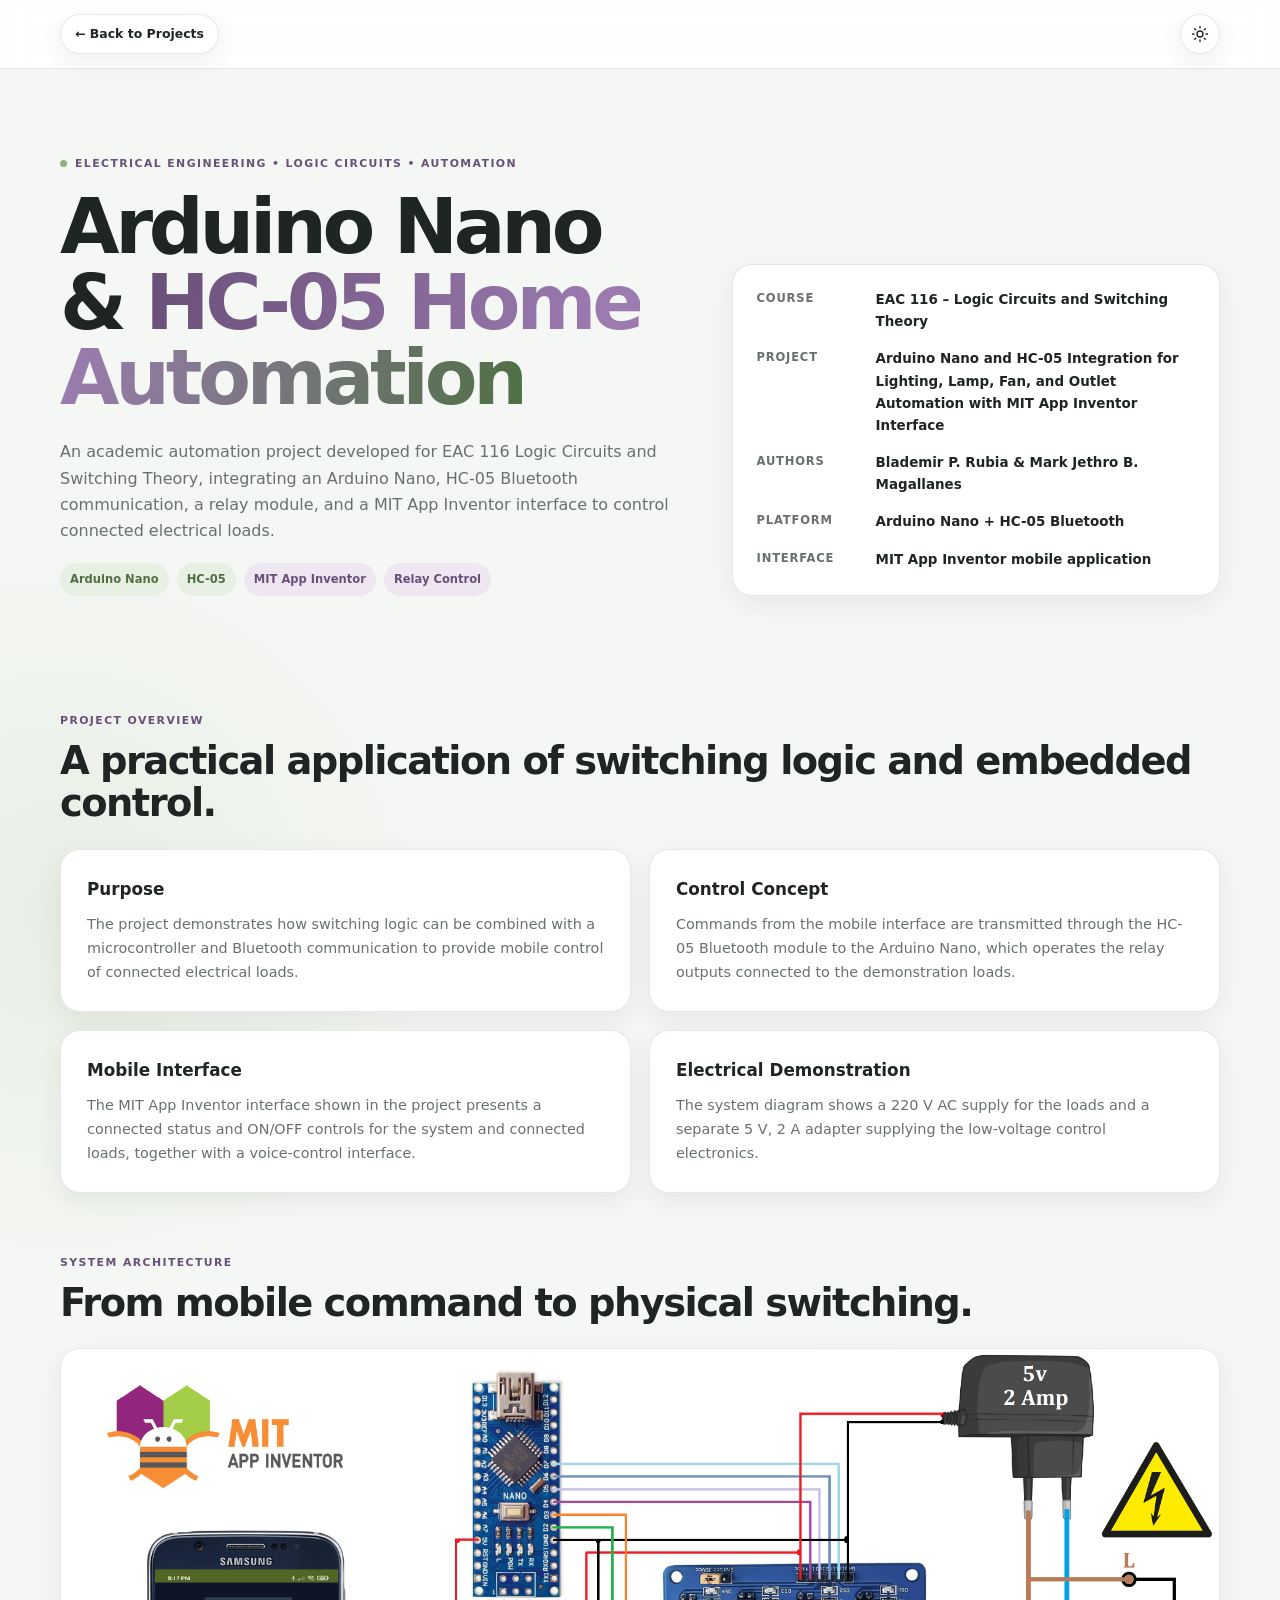
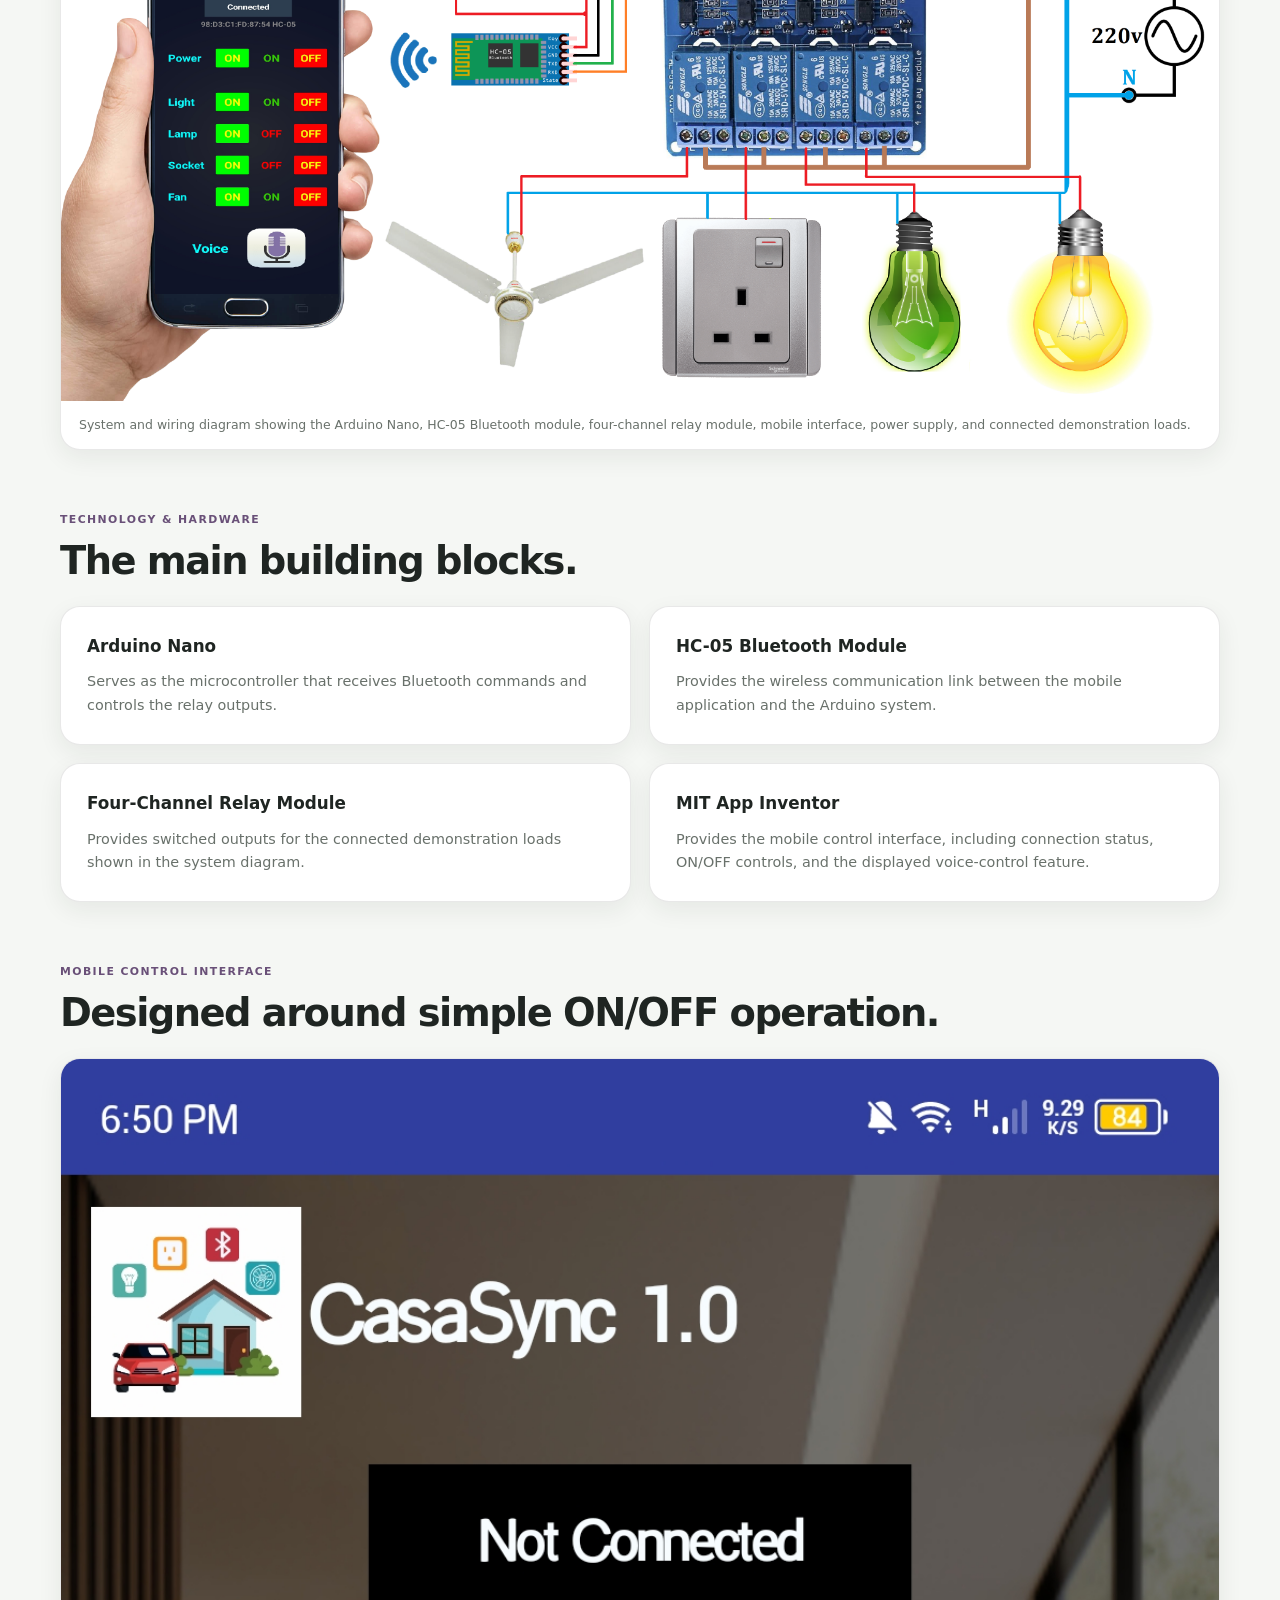
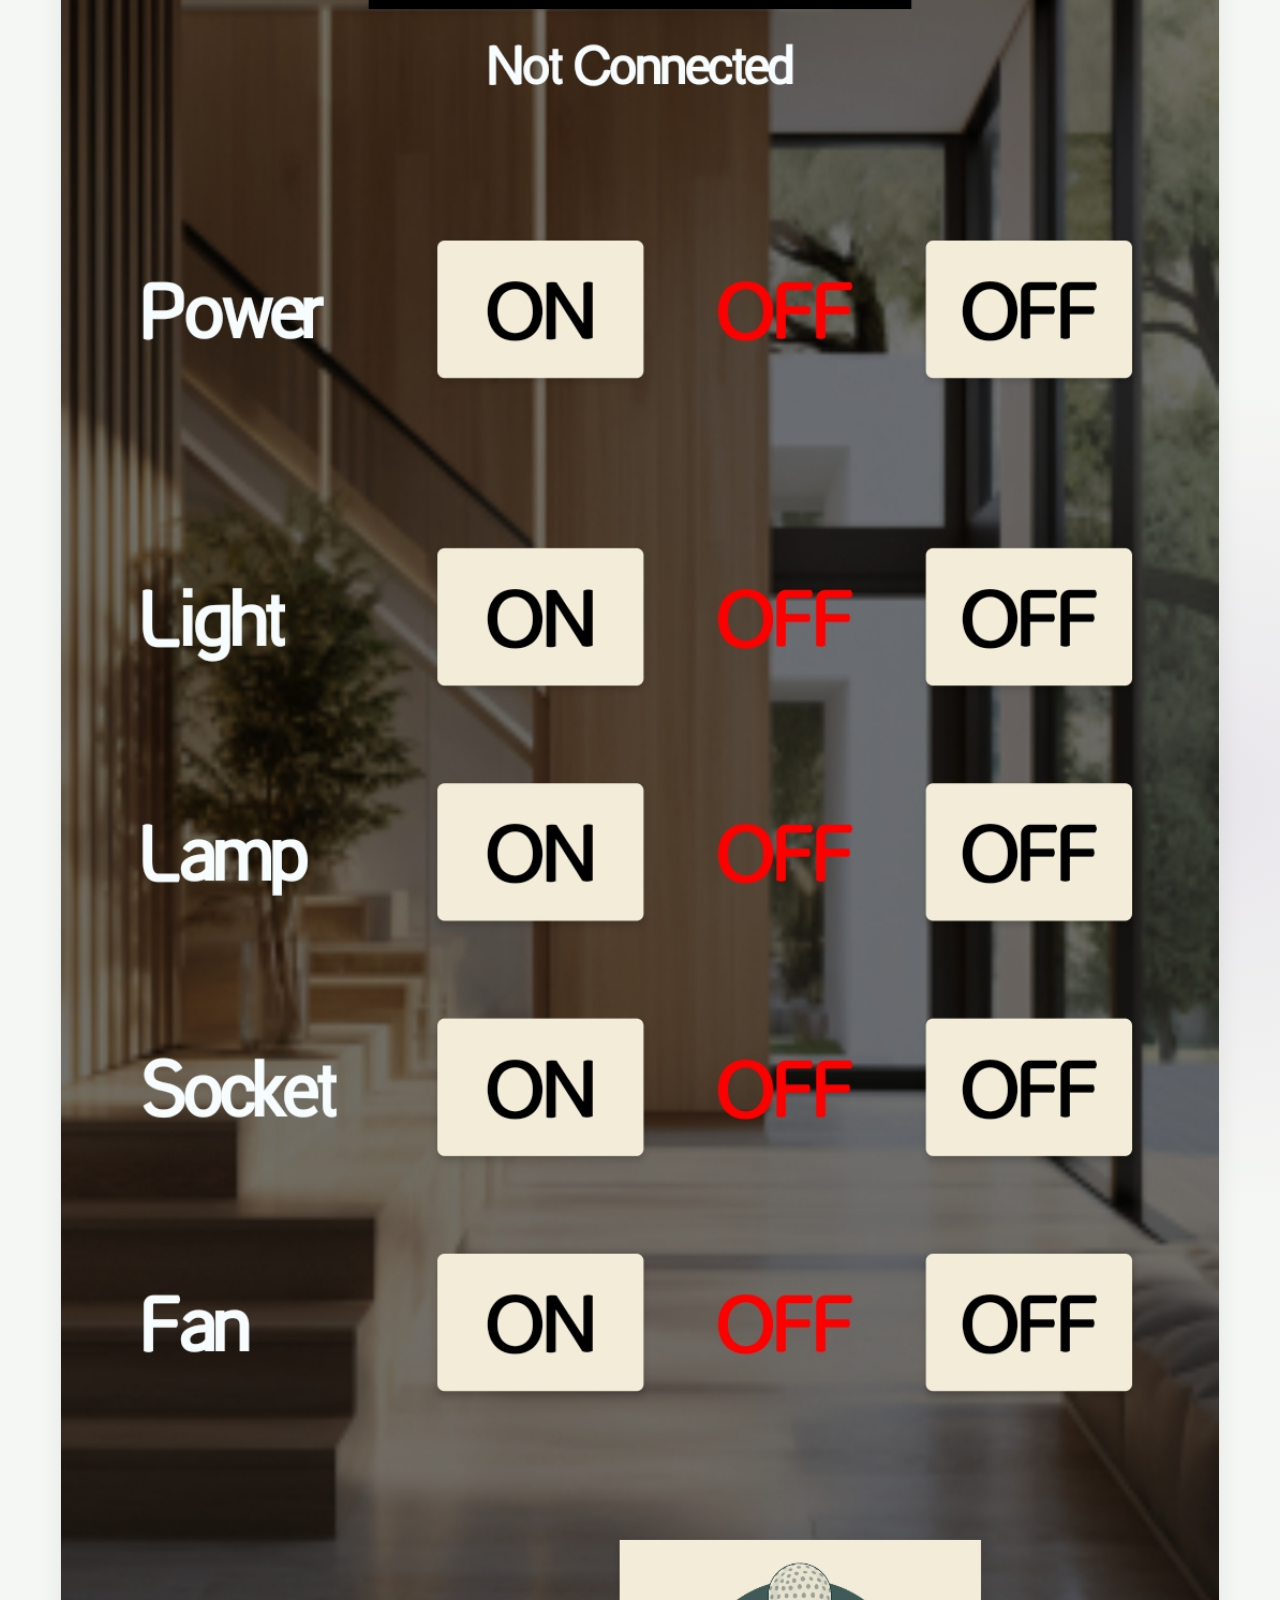
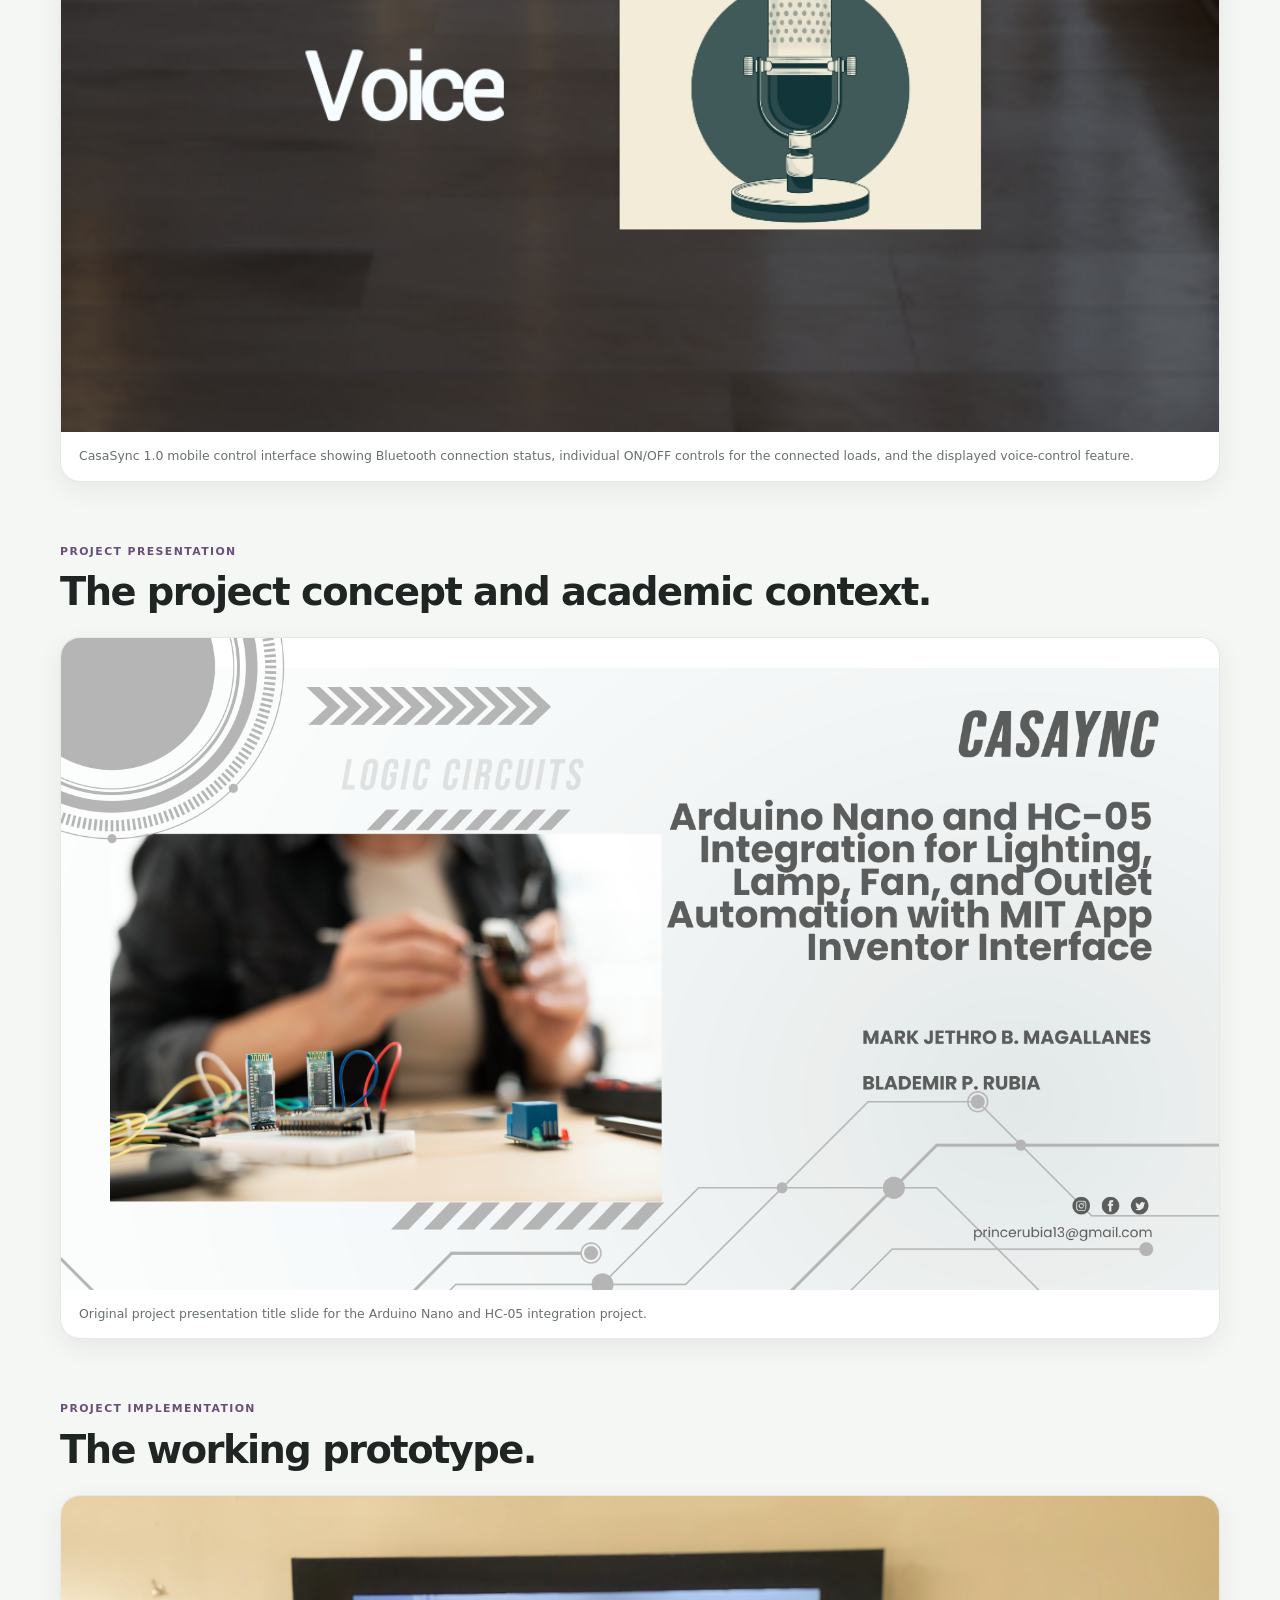
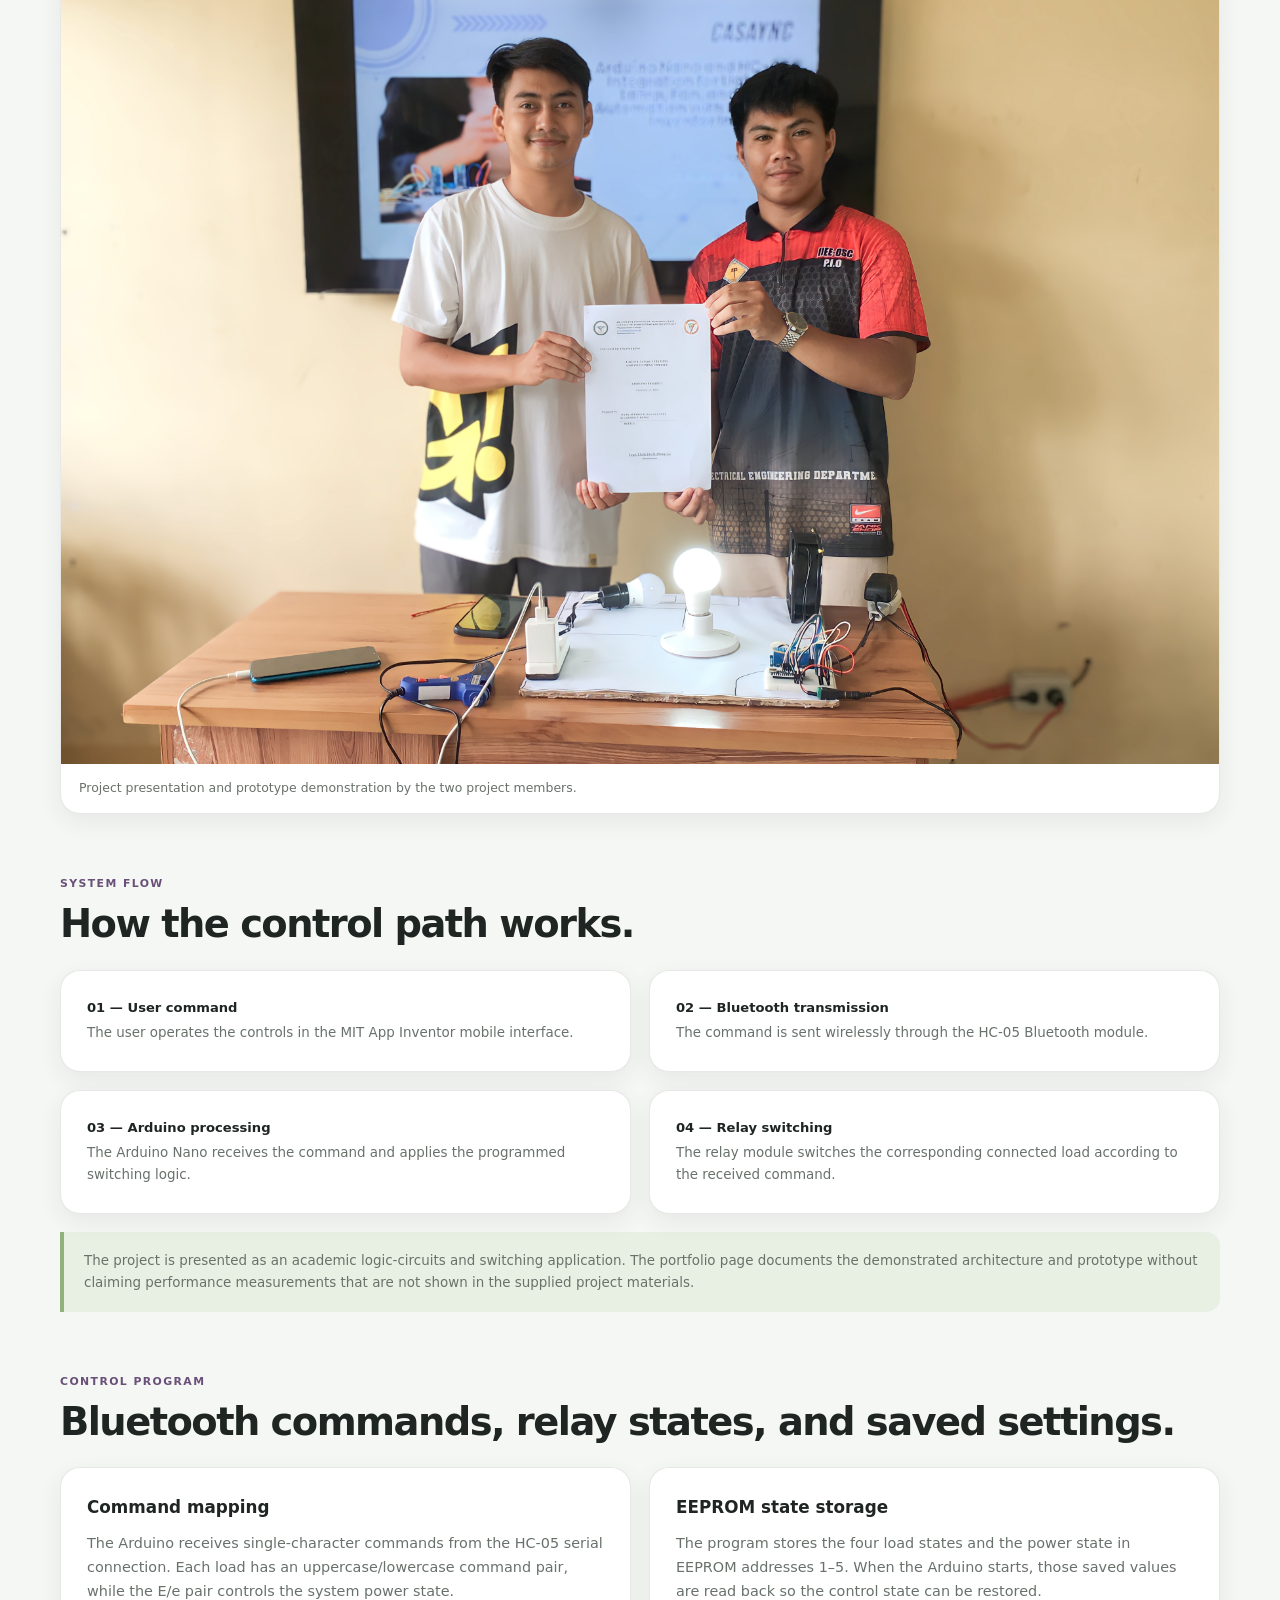
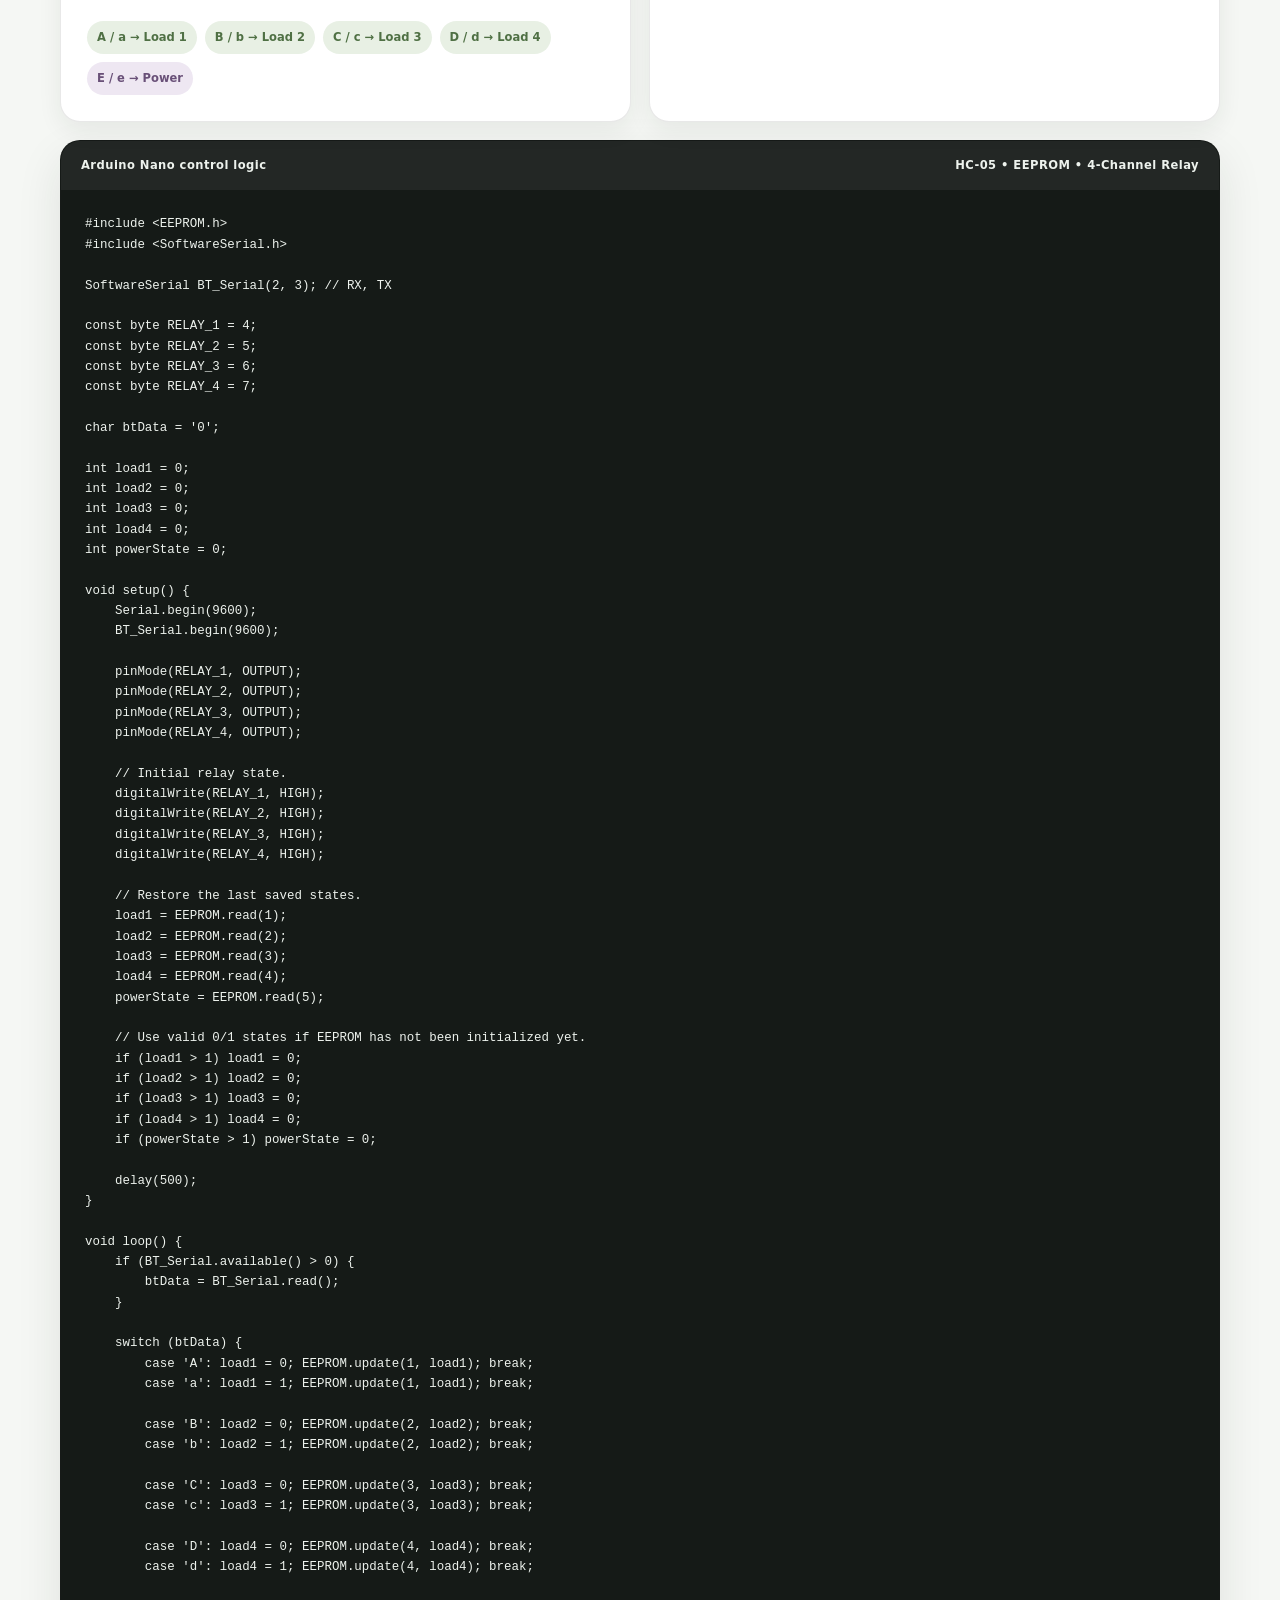
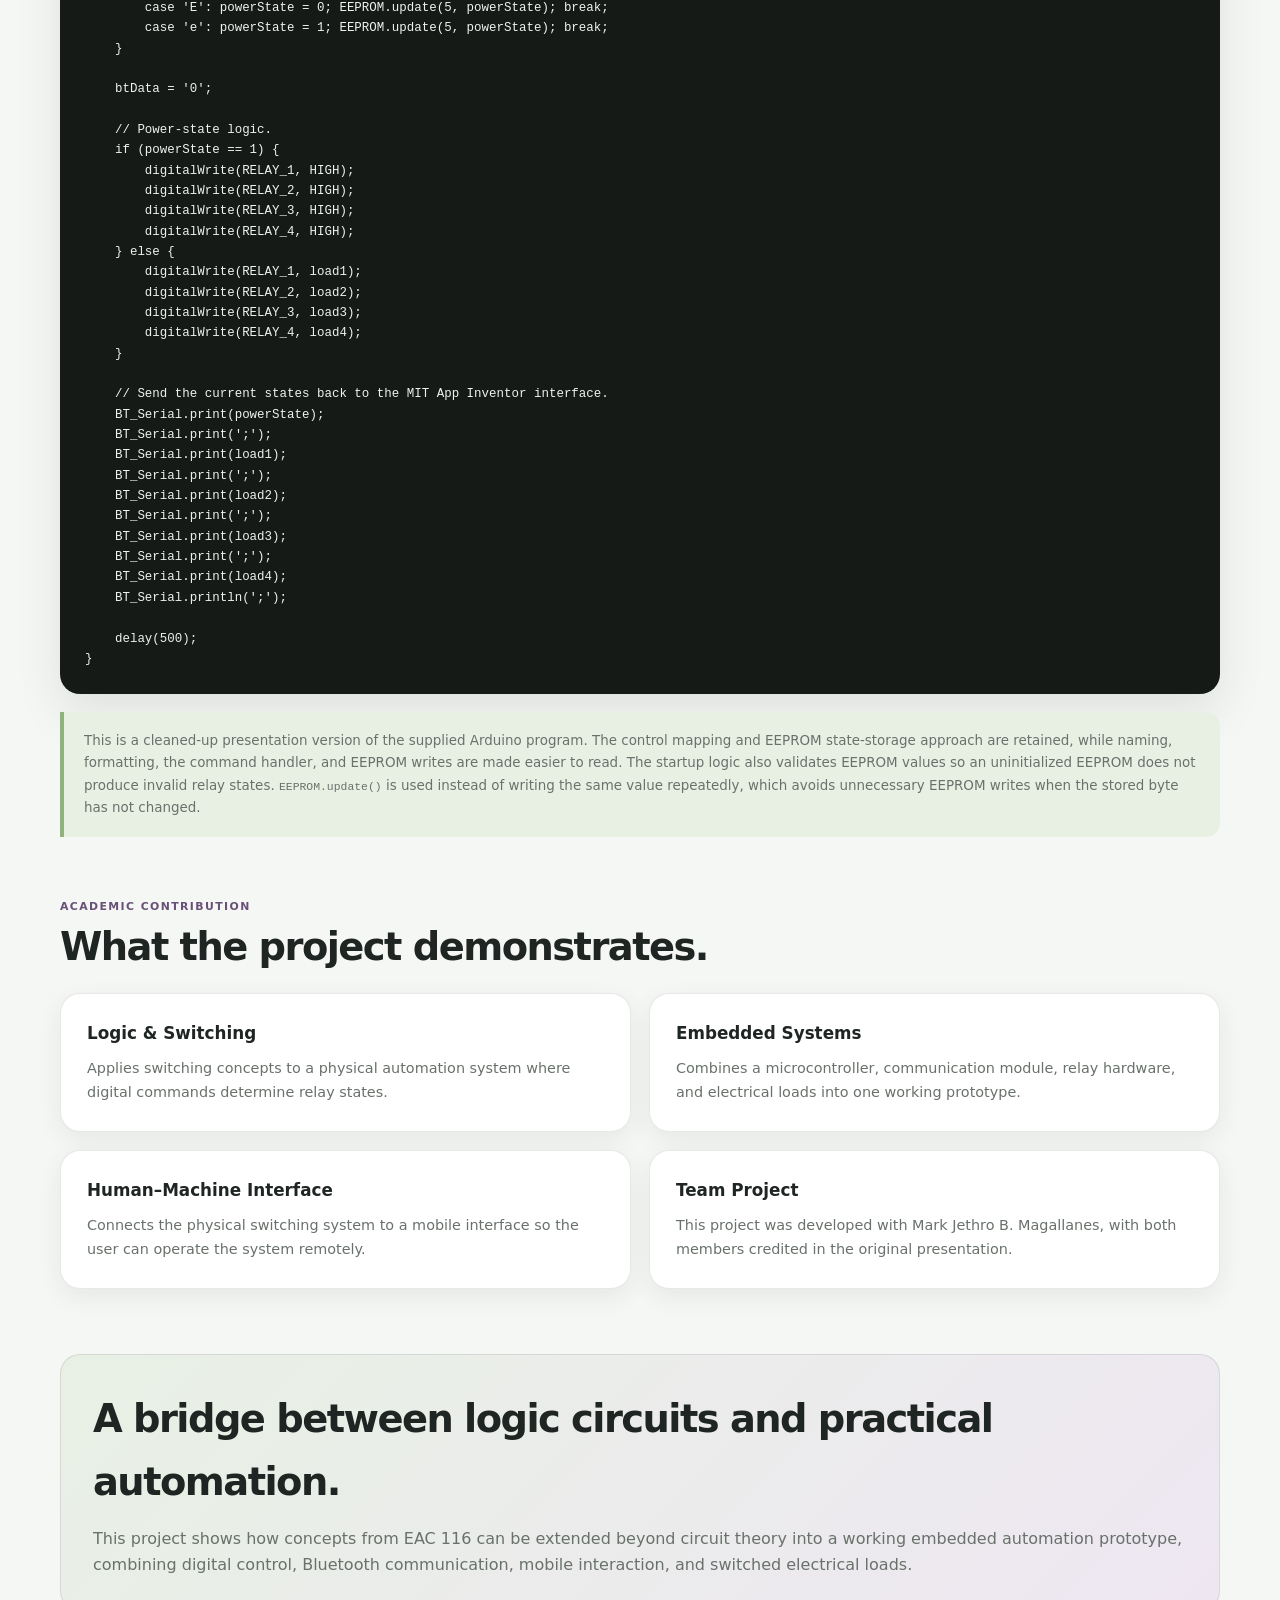
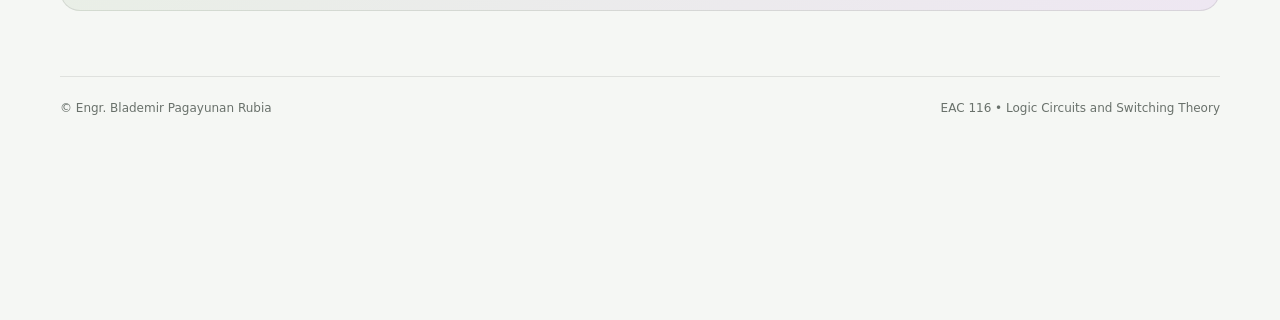
==== projects/logic-circuits-automation.html @ 8a2692e5 "Improve logic project image loading and EEPROM safety" ====
<!DOCTYPE html>
<html lang="en">
<head>
    <meta charset="UTF-8">
    <meta name="viewport" content="width=device-width, initial-scale=1.0">
    <meta name="description" content="Arduino Nano and HC-05 home automation project by Blademir P. Rubia and Mark Jethro B. Magallanes for EAC 116 Logic Circuits and Switching Theory.">
    <meta name="author" content="Blademir P. Rubia and Mark Jethro B. Magallanes">
    <meta name="theme-color" content="#90b27c">
    <link rel="icon" href="/images/favicon.svg" type="image/svg+xml">
    <title>Arduino Nano & HC-05 Home Automation | Engr. Blademir Pagayunan Rubia</title>

    <script>
        try {
            if (localStorage.getItem("blademirPortfolioTheme") === "dark") {
                document.documentElement.setAttribute("data-theme", "dark");
            }
        } catch (error) {}
    </script>

    <style>
        :root {
            --ink:#1f2522; --muted:#69716b; --white:#fff; --surface:#f5f7f4;
            --border:rgba(31,37,34,.10); --green:#90b27c; --green-dark:#4f7044;
            --green-pale:#e8f0e4; --purple:#9d7cb2; --purple-dark:#695078;
            --purple-pale:#eee7f2; --shadow-sm:0 8px 24px rgba(31,37,34,.07);
            --shadow-md:0 18px 45px rgba(31,37,34,.10); --radius:20px;
        }
        :is(body.dark-mode,html[data-theme="dark"]) {
            --ink:#edf2ed; --muted:#b6c0b8; --white:#18201b; --surface:#111713;
            --border:rgba(237,242,237,.12); --green-pale:#1c2a1c; --purple-pale:#28202e;
        }
        *{box-sizing:border-box}
        html{scroll-behavior:smooth}
        body{margin:0;color:var(--ink);background:
            radial-gradient(circle at 5% 8%,rgba(144,178,124,.13),transparent 24rem),
            radial-gradient(circle at 95% 35%,rgba(157,124,178,.14),transparent 26rem),var(--surface);
            font-family:Inter,ui-sans-serif,system-ui,-apple-system,BlinkMacSystemFont,"Segoe UI",sans-serif;line-height:1.65}
        a{color:inherit}
        .topbar{position:sticky;top:0;z-index:10;border-bottom:1px solid var(--border);
            background:color-mix(in srgb,var(--white) 88%,transparent);backdrop-filter:blur(14px)}
        .topbar-inner{width:min(1160px,92%);min-height:68px;margin:auto;display:flex;align-items:center;justify-content:space-between;gap:20px}
        .back-link,.theme-toggle{border:1px solid var(--border);border-radius:999px;background:var(--white);box-shadow:var(--shadow-sm);font-size:.78rem;font-weight:800}
        .back-link{padding:9px 14px;text-decoration:none}.back-link:hover{color:var(--purple-dark)}
        .theme-toggle{width:40px;height:40px;display:grid;place-items:center;padding:0;color:var(--ink);cursor:pointer}
        .theme-toggle svg{width:18px;height:18px;fill:none;stroke:currentColor;stroke-width:1.8;stroke-linecap:round;stroke-linejoin:round}
        main{width:min(1160px,92%);margin:auto;padding:80px 0 100px}
        .hero{display:grid;grid-template-columns:1.12fr .88fr;gap:50px;align-items:end;padding-bottom:55px}
        .eyebrow,.section-label{color:var(--purple-dark);font-size:.68rem;font-weight:850;letter-spacing:.13em;text-transform:uppercase}
        .eyebrow{display:inline-flex;align-items:center;gap:8px}.eyebrow-dot{width:7px;height:7px;border-radius:50%;background:var(--green)}
        h1,h2,h3,p{margin:0}
        h1{max-width:850px;margin-top:14px;font-size:clamp(2.7rem,6vw,5.2rem);line-height:.98;letter-spacing:-.055em}
        .title-accent{background:linear-gradient(100deg,var(--purple-dark),var(--purple),var(--green-dark));-webkit-background-clip:text;background-clip:text;color:transparent}
        .intro{max-width:750px;margin-top:24px;color:var(--muted);font-size:1rem}
        .project-meta{padding:24px;border:1px solid var(--border);border-radius:var(--radius);background:var(--white);box-shadow:var(--shadow-sm)}
        .project-meta dl{margin:0;display:grid;gap:15px}.project-meta div{display:grid;grid-template-columns:105px 1fr;gap:14px}
        .project-meta dt{color:var(--muted);font-size:.72rem;font-weight:800;text-transform:uppercase;letter-spacing:.07em}
        .project-meta dd{margin:0;font-size:.84rem;font-weight:700}
        .section{margin-top:55px;scroll-margin-top:92px}.section-heading{margin-bottom:24px}
        .section-heading h2{margin-top:8px;font-size:clamp(1.8rem,3vw,2.6rem);line-height:1.1;letter-spacing:-.04em}
        .overview-grid,.tech-grid,.workflow-grid{display:grid;grid-template-columns:repeat(2,minmax(0,1fr));gap:18px}
        .info-card,.tech-card,.workflow-card,.contribution-card{padding:26px;border:1px solid var(--border);border-radius:var(--radius);background:var(--white);box-shadow:var(--shadow-sm)}
        .info-card h3,.tech-card h3,.workflow-card h3,.contribution-card h3{font-size:1.05rem;margin-bottom:10px}
        .info-card p,.tech-card p,.workflow-card p,.contribution-card p{color:var(--muted);font-size:.9rem}
        .hero-image,.figure-card{border:1px solid var(--border);border-radius:var(--radius);overflow:hidden;background:var(--white);box-shadow:var(--shadow-sm)}
        .hero-image img,.figure-card img{display:block;width:100%;height:auto}
        figure{margin:0}.figure-caption{padding:14px 18px;color:var(--muted);font-size:.78rem}
        .gallery{display:grid;grid-template-columns:repeat(2,minmax(0,1fr));gap:18px}
        .gallery .wide{grid-column:1/-1}
        .tag-row{display:flex;flex-wrap:wrap;gap:8px;margin-top:18px}
        .tag{padding:7px 10px;border-radius:999px;background:var(--green-pale);color:var(--green-dark);font-size:.72rem;font-weight:800}
        .tag.purple{background:var(--purple-pale);color:var(--purple-dark)}
        .workflow-card strong{display:block;font-size:.82rem;margin-bottom:4px}
        .workflow-card span{display:block;color:var(--muted);font-size:.84rem}
        .note{margin-top:18px;padding:18px 20px;border-left:4px solid var(--green);border-radius:0 14px 14px 0;background:var(--green-pale);color:var(--muted);font-size:.84rem}
        .closing{margin-top:65px;padding:32px;border:1px solid var(--border);border-radius:var(--radius);background:linear-gradient(135deg,var(--green-pale),var(--purple-pale));}
        .closing h2{font-size:clamp(1.7rem,3vw,2.5rem);letter-spacing:-.04em}.closing p{max-width:none;margin-top:12px;color:var(--muted)}
        footer{margin-top:65px;padding-top:22px;border-top:1px solid var(--border);display:flex;justify-content:space-between;gap:20px;color:var(--muted);font-size:.75rem}
        @media(max-width:800px){.hero{grid-template-columns:1fr;gap:28px}.overview-grid,.tech-grid,.workflow-grid,.gallery{grid-template-columns:1fr}.gallery .wide{grid-column:auto}main{padding-top:55px}}
        @media(max-width:520px){.topbar-inner{min-height:60px}.back-link{font-size:.72rem}main{width:min(100% - 28px,1160px);padding-bottom:65px}.hero{padding-bottom:35px}.project-meta div{grid-template-columns:90px 1fr;gap:10px}.info-card,.tech-card,.workflow-card,.contribution-card{padding:21px}footer{flex-direction:column}}
            .code-card{margin-top:18px;border:1px solid var(--border);border-radius:var(--radius);overflow:hidden;background:#151a17;box-shadow:var(--shadow-md)}
        .code-header{display:flex;justify-content:space-between;gap:15px;padding:15px 20px;background:rgba(255,255,255,.06);color:#edf2ed;font-size:.72rem;font-weight:800;letter-spacing:.04em}
        pre{margin:0;padding:24px;overflow:auto;line-height:1.55}pre code{font-family:"SFMono-Regular",Consolas,"Liberation Mono",monospace;font-size:.78rem;color:#edf2ed;white-space:pre}
        .info-card code,.note code{font-family:"SFMono-Regular",Consolas,monospace;font-size:.85em}
        @media(max-width:520px){.code-header{flex-direction:column}.code-card pre{padding:17px}.code-card pre code{font-size:.68rem}}
    </style>
</head>

<body>
<header class="topbar">
    <div class="topbar-inner">
        <a class="back-link" href="../index.html#projects">← Back to Projects</a>
        <button class="theme-toggle" id="themeToggle" type="button" aria-label="Toggle dark mode"></button>
    </div>
</header>

<main>
    <section class="hero">
        <div>
            <span class="eyebrow"><span class="eyebrow-dot"></span>Electrical Engineering • Logic Circuits • Automation</span>
            <h1>Arduino Nano &amp; <span class="title-accent">HC-05 Home Automation</span></h1>
            <p class="intro">
                An academic automation project developed for EAC 116 Logic Circuits and Switching Theory,
                integrating an Arduino Nano, HC-05 Bluetooth communication, a relay module, and a MIT App Inventor
                interface to control connected electrical loads.
            </p>
            <div class="tag-row">
                <span class="tag">Arduino Nano</span>
                <span class="tag">HC-05</span>
                <span class="tag purple">MIT App Inventor</span>
                <span class="tag purple">Relay Control</span>
            </div>
        </div>

        <aside class="project-meta">
            <dl>
                <div><dt>Course</dt><dd>EAC 116 – Logic Circuits and Switching Theory</dd></div>
                <div><dt>Project</dt><dd>Arduino Nano and HC-05 Integration for Lighting, Lamp, Fan, and Outlet Automation with MIT App Inventor Interface</dd></div>
                <div><dt>Authors</dt><dd>Blademir P. Rubia &amp; Mark Jethro B. Magallanes</dd></div>
                <div><dt>Platform</dt><dd>Arduino Nano + HC-05 Bluetooth</dd></div>
                <div><dt>Interface</dt><dd>MIT App Inventor mobile application</dd></div>
            </dl>
        </aside>
    </section>

    <section class="section">
        <div class="section-heading">
            <span class="section-label">PROJECT OVERVIEW</span>
            <h2>A practical application of switching logic and embedded control.</h2>
        </div>
        <div class="overview-grid">
            <article class="info-card">
                <h3>Purpose</h3>
                <p>
                    The project demonstrates how switching logic can be combined with a microcontroller and
                    Bluetooth communication to provide mobile control of connected electrical loads.
                </p>
            </article>
            <article class="info-card">
                <h3>Control Concept</h3>
                <p>
                    Commands from the mobile interface are transmitted through the HC-05 Bluetooth module to the
                    Arduino Nano, which operates the relay outputs connected to the demonstration loads.
                </p>
            </article>
            <article class="info-card">
                <h3>Mobile Interface</h3>
                <p>
                    The MIT App Inventor interface shown in the project presents a connected status and
                    ON/OFF controls for the system and connected loads, together with a voice-control interface.
                </p>
            </article>
            <article class="info-card">
                <h3>Electrical Demonstration</h3>
                <p>
                    The system diagram shows a 220 V AC supply for the loads and a separate 5 V, 2 A adapter
                    supplying the low-voltage control electronics.
                </p>
            </article>
        </div>
    </section>

    <section class="section">
        <div class="section-heading">
            <span class="section-label">SYSTEM ARCHITECTURE</span>
            <h2>From mobile command to physical switching.</h2>
        </div>
        <figure class="figure-card">
            <img src="/images/projects/logic-circuits/logic-circuits-system-diagram.jpg"
                 loading="lazy"
                 decoding="async"
                 alt="System diagram showing a mobile MIT App Inventor interface, HC-05 Bluetooth module, Arduino Nano, four-channel relay module, 5 V power supply, and connected electrical loads." decoding="async">
            <figcaption class="figure-caption">
                System and wiring diagram showing the Arduino Nano, HC-05 Bluetooth module, four-channel relay module,
                mobile interface, power supply, and connected demonstration loads.
            </figcaption>
        </figure>
    </section>

    <section class="section">
        <div class="section-heading">
            <span class="section-label">TECHNOLOGY &amp; HARDWARE</span>
            <h2>The main building blocks.</h2>
        </div>
        <div class="tech-grid">
            <article class="tech-card">
                <h3>Arduino Nano</h3>
                <p>Serves as the microcontroller that receives Bluetooth commands and controls the relay outputs.</p>
            </article>
            <article class="tech-card">
                <h3>HC-05 Bluetooth Module</h3>
                <p>Provides the wireless communication link between the mobile application and the Arduino system.</p>
            </article>
            <article class="tech-card">
                <h3>Four-Channel Relay Module</h3>
                <p>Provides switched outputs for the connected demonstration loads shown in the system diagram.</p>
            </article>
            <article class="tech-card">
                <h3>MIT App Inventor</h3>
                <p>Provides the mobile control interface, including connection status, ON/OFF controls, and the displayed voice-control feature.</p>
            </article>
        </div>
    </section>

    <section class="section">
        <div class="section-heading">
            <span class="section-label">MOBILE CONTROL INTERFACE</span>
            <h2>Designed around simple ON/OFF operation.</h2>
        </div>
        <figure class="figure-card">
            <img src="/images/projects/logic-circuits/logic-circuits-mobile-interface.jpg"
                 loading="lazy"
                 decoding="async"
                 alt="CasaSync 1.0 MIT App Inventor mobile interface showing Bluetooth connection status, ON and OFF controls for power, light, lamp, socket, and fan, plus a voice-control button." decoding="async">
            <figcaption class="figure-caption">
                CasaSync 1.0 mobile control interface showing Bluetooth connection status, individual ON/OFF
                controls for the connected loads, and the displayed voice-control feature.
            </figcaption>
        </figure>
    </section>

    <section class="section">
        <div class="section-heading">
            <span class="section-label">PROJECT PRESENTATION</span>
            <h2>The project concept and academic context.</h2>
        </div>
        <figure class="figure-card">
            <img src="/images/projects/logic-circuits/logic-circuits-title-slide.jpg"
                 loading="lazy"
                 decoding="async"
                 alt="Project presentation title slide for the Arduino Nano and HC-05 integration project." decoding="async">
            <figcaption class="figure-caption">
                Original project presentation title slide for the Arduino Nano and HC-05 integration project.
            </figcaption>
        </figure>
    </section>

    <section class="section">
        <div class="section-heading">
            <span class="section-label">PROJECT IMPLEMENTATION</span>
            <h2>The working prototype.</h2>
        </div>
        <figure class="figure-card">
            <img src="/images/projects/logic-circuits/logic-circuits-project-photo.jpg"
                 loading="lazy"
                 decoding="async"
                 alt="Two student project members presenting the completed electrical automation prototype with lighting loads and control electronics." decoding="async">
            <figcaption class="figure-caption">
                Project presentation and prototype demonstration by the two project members.
            </figcaption>
        </figure>
    </section>

    <section class="section">
        <div class="section-heading">
            <span class="section-label">SYSTEM FLOW</span>
            <h2>How the control path works.</h2>
        </div>
        <div class="workflow-grid">
            <article class="workflow-card"><strong>01 — User command</strong><span>The user operates the controls in the MIT App Inventor mobile interface.</span></article>
            <article class="workflow-card"><strong>02 — Bluetooth transmission</strong><span>The command is sent wirelessly through the HC-05 Bluetooth module.</span></article>
            <article class="workflow-card"><strong>03 — Arduino processing</strong><span>The Arduino Nano receives the command and applies the programmed switching logic.</span></article>
            <article class="workflow-card"><strong>04 — Relay switching</strong><span>The relay module switches the corresponding connected load according to the received command.</span></article>
        </div>
        <div class="note">
            The project is presented as an academic logic-circuits and switching application. The portfolio page
            documents the demonstrated architecture and prototype without claiming performance measurements that
            are not shown in the supplied project materials.
        </div>
    </section>

    <section class="section">
        <div class="section-heading">
            <span class="section-label">CONTROL PROGRAM</span>
            <h2>Bluetooth commands, relay states, and saved settings.</h2>
        </div>

        <div class="overview-grid">
            <article class="info-card">
                <h3>Command mapping</h3>
                <p>
                    The Arduino receives single-character commands from the HC-05 serial connection.
                    Each load has an uppercase/lowercase command pair, while the E/e pair controls the
                    system power state.
                </p>
                <div class="tag-row">
                    <span class="tag">A / a → Load 1</span>
                    <span class="tag">B / b → Load 2</span>
                    <span class="tag">C / c → Load 3</span>
                    <span class="tag">D / d → Load 4</span>
                    <span class="tag purple">E / e → Power</span>
                </div>
            </article>

            <article class="info-card">
                <h3>EEPROM state storage</h3>
                <p>
                    The program stores the four load states and the power state in EEPROM addresses 1–5.
                    When the Arduino starts, those saved values are read back so the control state can be
                    restored.
                </p>
            </article>
        </div>

        <div class="code-card">
            <div class="code-header">
                <span>Arduino Nano control logic</span>
                <span>HC-05 • EEPROM • 4-Channel Relay</span>
            </div>
            <pre><code>#include &lt;EEPROM.h&gt;
#include &lt;SoftwareSerial.h&gt;

SoftwareSerial BT_Serial(2, 3); // RX, TX

const byte RELAY_1 = 4;
const byte RELAY_2 = 5;
const byte RELAY_3 = 6;
const byte RELAY_4 = 7;

char btData = '0';

int load1 = 0;
int load2 = 0;
int load3 = 0;
int load4 = 0;
int powerState = 0;

void setup() {
    Serial.begin(9600);
    BT_Serial.begin(9600);

    pinMode(RELAY_1, OUTPUT);
    pinMode(RELAY_2, OUTPUT);
    pinMode(RELAY_3, OUTPUT);
    pinMode(RELAY_4, OUTPUT);

    // Initial relay state.
    digitalWrite(RELAY_1, HIGH);
    digitalWrite(RELAY_2, HIGH);
    digitalWrite(RELAY_3, HIGH);
    digitalWrite(RELAY_4, HIGH);

    // Restore the last saved states.
    load1 = EEPROM.read(1);
    load2 = EEPROM.read(2);
    load3 = EEPROM.read(3);
    load4 = EEPROM.read(4);
    powerState = EEPROM.read(5);

    // Use valid 0/1 states if EEPROM has not been initialized yet.
    if (load1 > 1) load1 = 0;
    if (load2 > 1) load2 = 0;
    if (load3 > 1) load3 = 0;
    if (load4 > 1) load4 = 0;
    if (powerState > 1) powerState = 0;

    delay(500);
}

void loop() {
    if (BT_Serial.available() &gt; 0) {
        btData = BT_Serial.read();
    }

    switch (btData) {
        case 'A': load1 = 0; EEPROM.update(1, load1); break;
        case 'a': load1 = 1; EEPROM.update(1, load1); break;

        case 'B': load2 = 0; EEPROM.update(2, load2); break;
        case 'b': load2 = 1; EEPROM.update(2, load2); break;

        case 'C': load3 = 0; EEPROM.update(3, load3); break;
        case 'c': load3 = 1; EEPROM.update(3, load3); break;

        case 'D': load4 = 0; EEPROM.update(4, load4); break;
        case 'd': load4 = 1; EEPROM.update(4, load4); break;

        case 'E': powerState = 0; EEPROM.update(5, powerState); break;
        case 'e': powerState = 1; EEPROM.update(5, powerState); break;
    }

    btData = '0';

    // Power-state logic.
    if (powerState == 1) {
        digitalWrite(RELAY_1, HIGH);
        digitalWrite(RELAY_2, HIGH);
        digitalWrite(RELAY_3, HIGH);
        digitalWrite(RELAY_4, HIGH);
    } else {
        digitalWrite(RELAY_1, load1);
        digitalWrite(RELAY_2, load2);
        digitalWrite(RELAY_3, load3);
        digitalWrite(RELAY_4, load4);
    }

    // Send the current states back to the MIT App Inventor interface.
    BT_Serial.print(powerState);
    BT_Serial.print(';');
    BT_Serial.print(load1);
    BT_Serial.print(';');
    BT_Serial.print(load2);
    BT_Serial.print(';');
    BT_Serial.print(load3);
    BT_Serial.print(';');
    BT_Serial.print(load4);
    BT_Serial.println(';');

    delay(500);
}</code></pre>
        </div>

        <div class="note">
            This is a cleaned-up presentation version of the supplied Arduino program. The control mapping and
            EEPROM state-storage approach are retained, while naming, formatting, the command handler, and EEPROM
            writes are made easier to read. The startup logic also validates EEPROM values so an uninitialized
            EEPROM does not produce invalid relay states. <code>EEPROM.update()</code> is used instead of writing
            the same value repeatedly, which avoids unnecessary EEPROM writes when the stored byte has not changed.
        </div>
    </section>

    <section class="section">
        <div class="section-heading">
            <span class="section-label">ACADEMIC CONTRIBUTION</span>
            <h2>What the project demonstrates.</h2>
        </div>
        <div class="overview-grid">
            <article class="contribution-card">
                <h3>Logic &amp; Switching</h3>
                <p>Applies switching concepts to a physical automation system where digital commands determine relay states.</p>
            </article>
            <article class="contribution-card">
                <h3>Embedded Systems</h3>
                <p>Combines a microcontroller, communication module, relay hardware, and electrical loads into one working prototype.</p>
            </article>
            <article class="contribution-card">
                <h3>Human–Machine Interface</h3>
                <p>Connects the physical switching system to a mobile interface so the user can operate the system remotely.</p>
            </article>
            <article class="contribution-card">
                <h3>Team Project</h3>
                <p>This project was developed with Mark Jethro B. Magallanes, with both members credited in the original presentation.</p>
            </article>
        </div>
    </section>

    <section class="closing">
        <h2>A bridge between logic circuits and practical automation.</h2>
        <p>
            This project shows how concepts from EAC 116 can be extended beyond circuit theory into a working
            embedded automation prototype, combining digital control, Bluetooth communication, mobile interaction,
            and switched electrical loads.
        </p>
    </section>

    <footer>
        <span>© Engr. Blademir Pagayunan Rubia</span>
        <span>EAC 116 • Logic Circuits and Switching Theory</span>
    </footer>
</main>

<script>
    const toggle = document.getElementById("themeToggle");

    function icon(dark) {
        return dark
            ? '<svg viewBox="0 0 24 24" aria-hidden="true"><path d="M20 15.5A8.5 8.5 0 0 1 8.5 4 8.5 8.5 0 1 0 20 15.5Z"></path></svg>'
            : '<svg viewBox="0 0 24 24" aria-hidden="true"><circle cx="12" cy="12" r="4"></circle><path d="M12 2v2M12 20v2M4.93 4.93l1.41 1.41M17.66 17.66l1.41 1.41M2 12h2M20 12h2M4.93 19.07l1.41-1.41M17.66 6.34l1.41-1.41"></path></svg>';
    }

    function setTheme(dark) {
        document.documentElement.setAttribute("data-theme", dark ? "dark" : "light");
        document.body.classList.toggle("dark-mode", dark);
        toggle.innerHTML = icon(dark);
        toggle.setAttribute("aria-label", dark ? "Switch to light mode" : "Switch to dark mode");
        try { localStorage.setItem("blademirPortfolioTheme", dark ? "dark" : "light"); } catch (error) {}
    }

    let dark = false;
    try { dark = localStorage.getItem("blademirPortfolioTheme") === "dark"; } catch (error) {}
    setTheme(dark);
    toggle.addEventListener("click", () => setTheme(!document.documentElement.hasAttribute("data-theme") || document.documentElement.getAttribute("data-theme") !== "dark"));
</script>
</body>
</html>
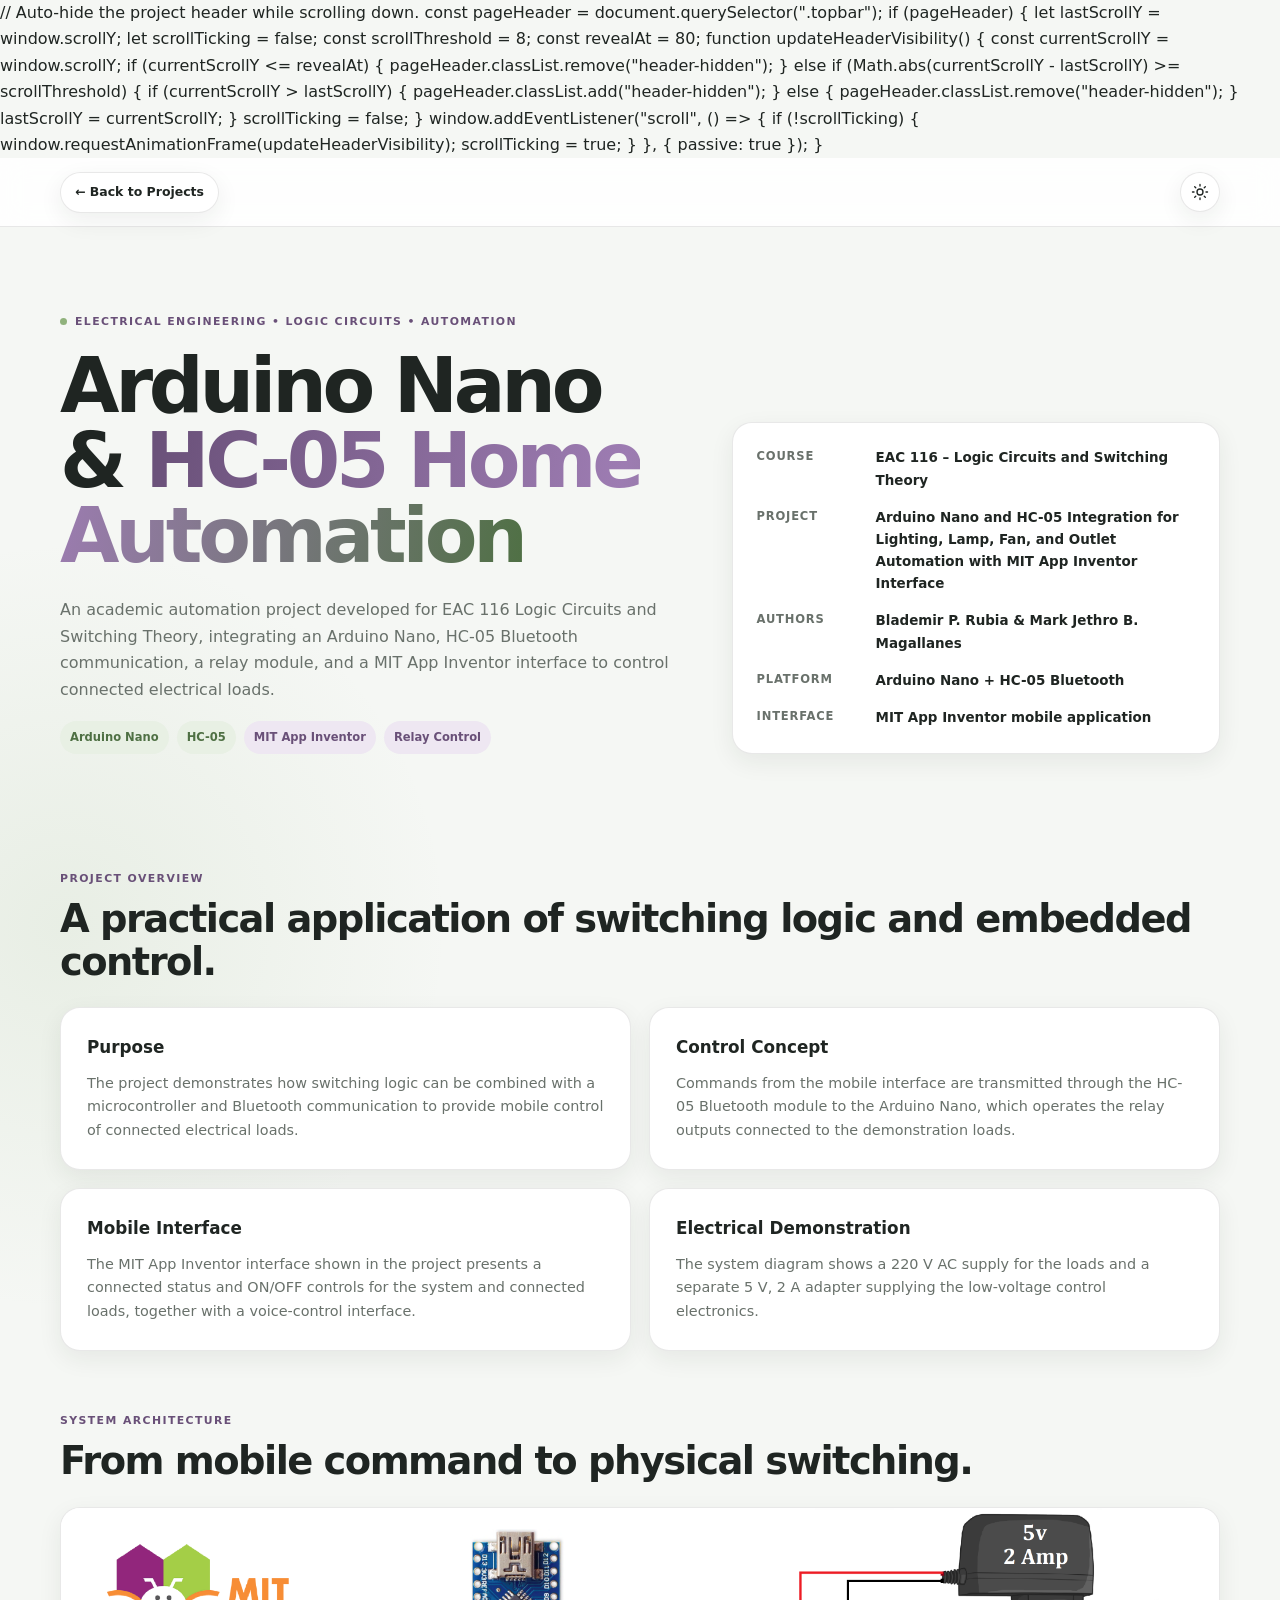
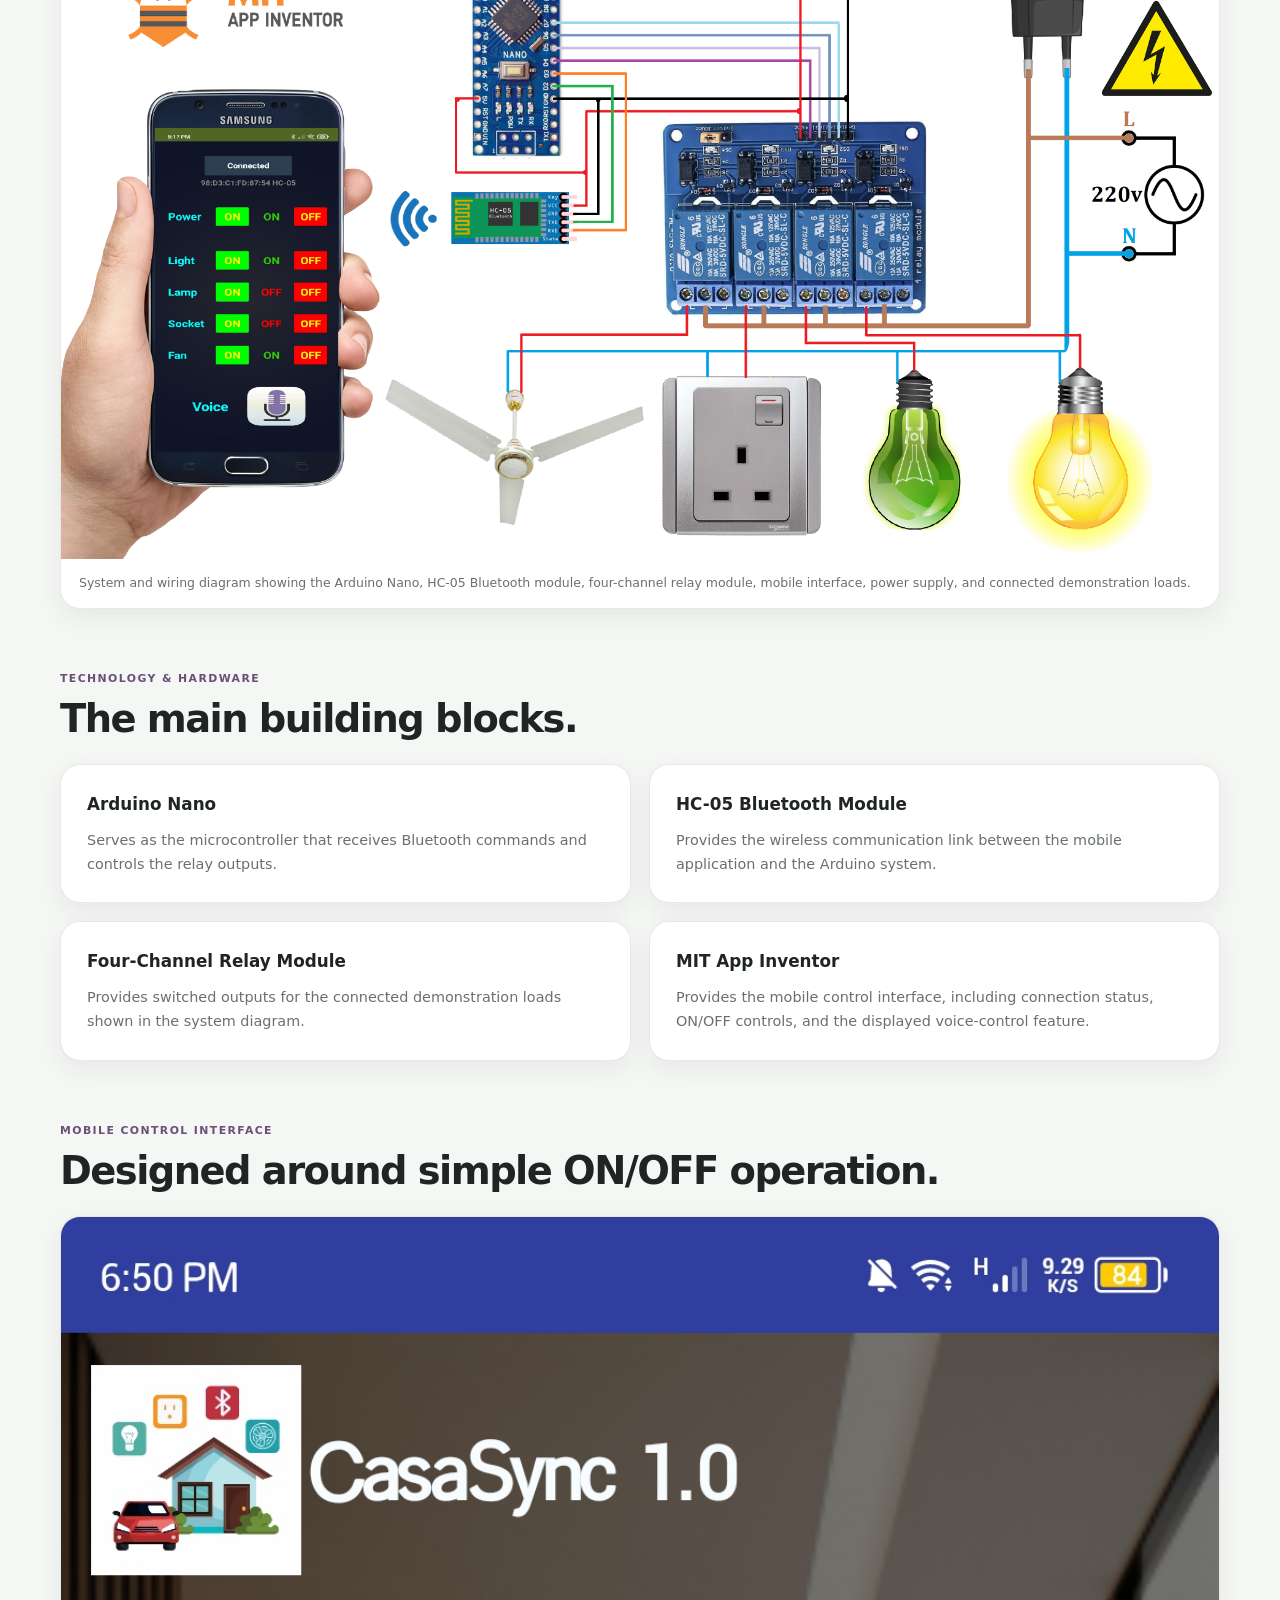
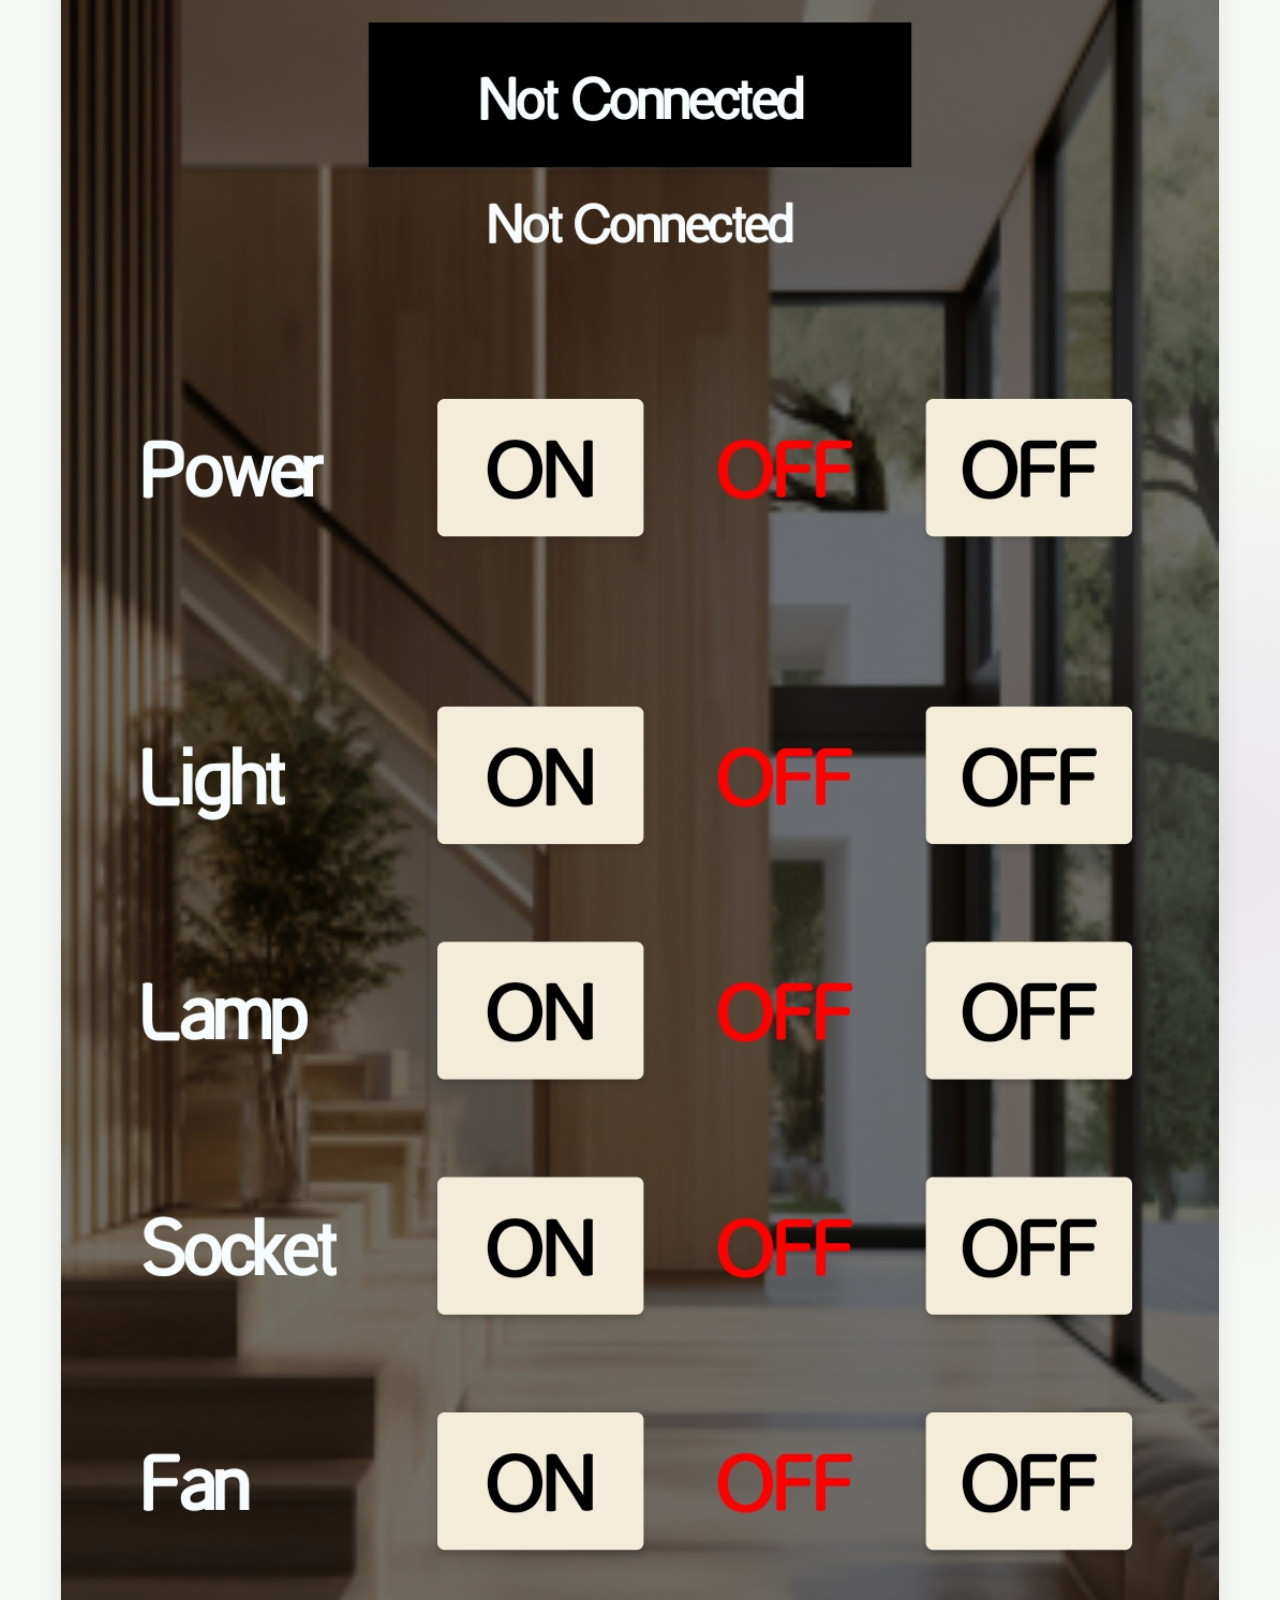
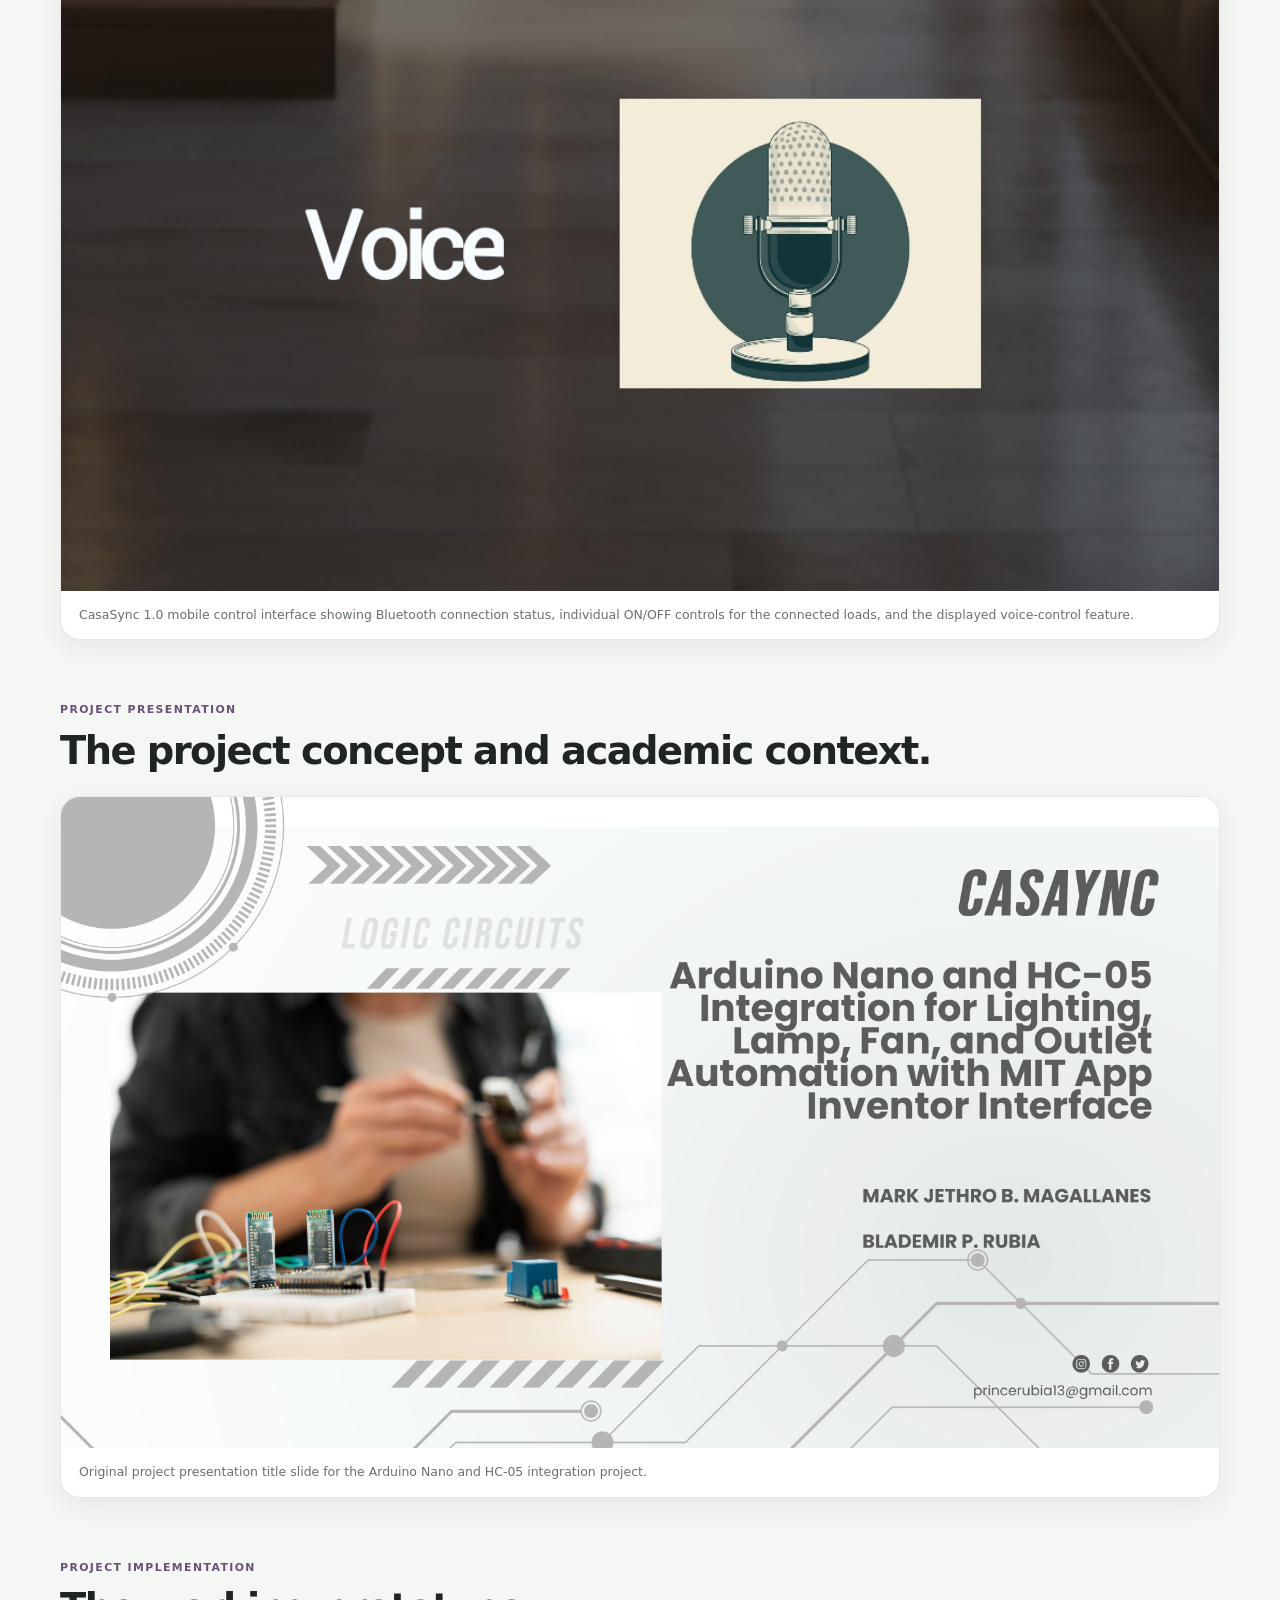
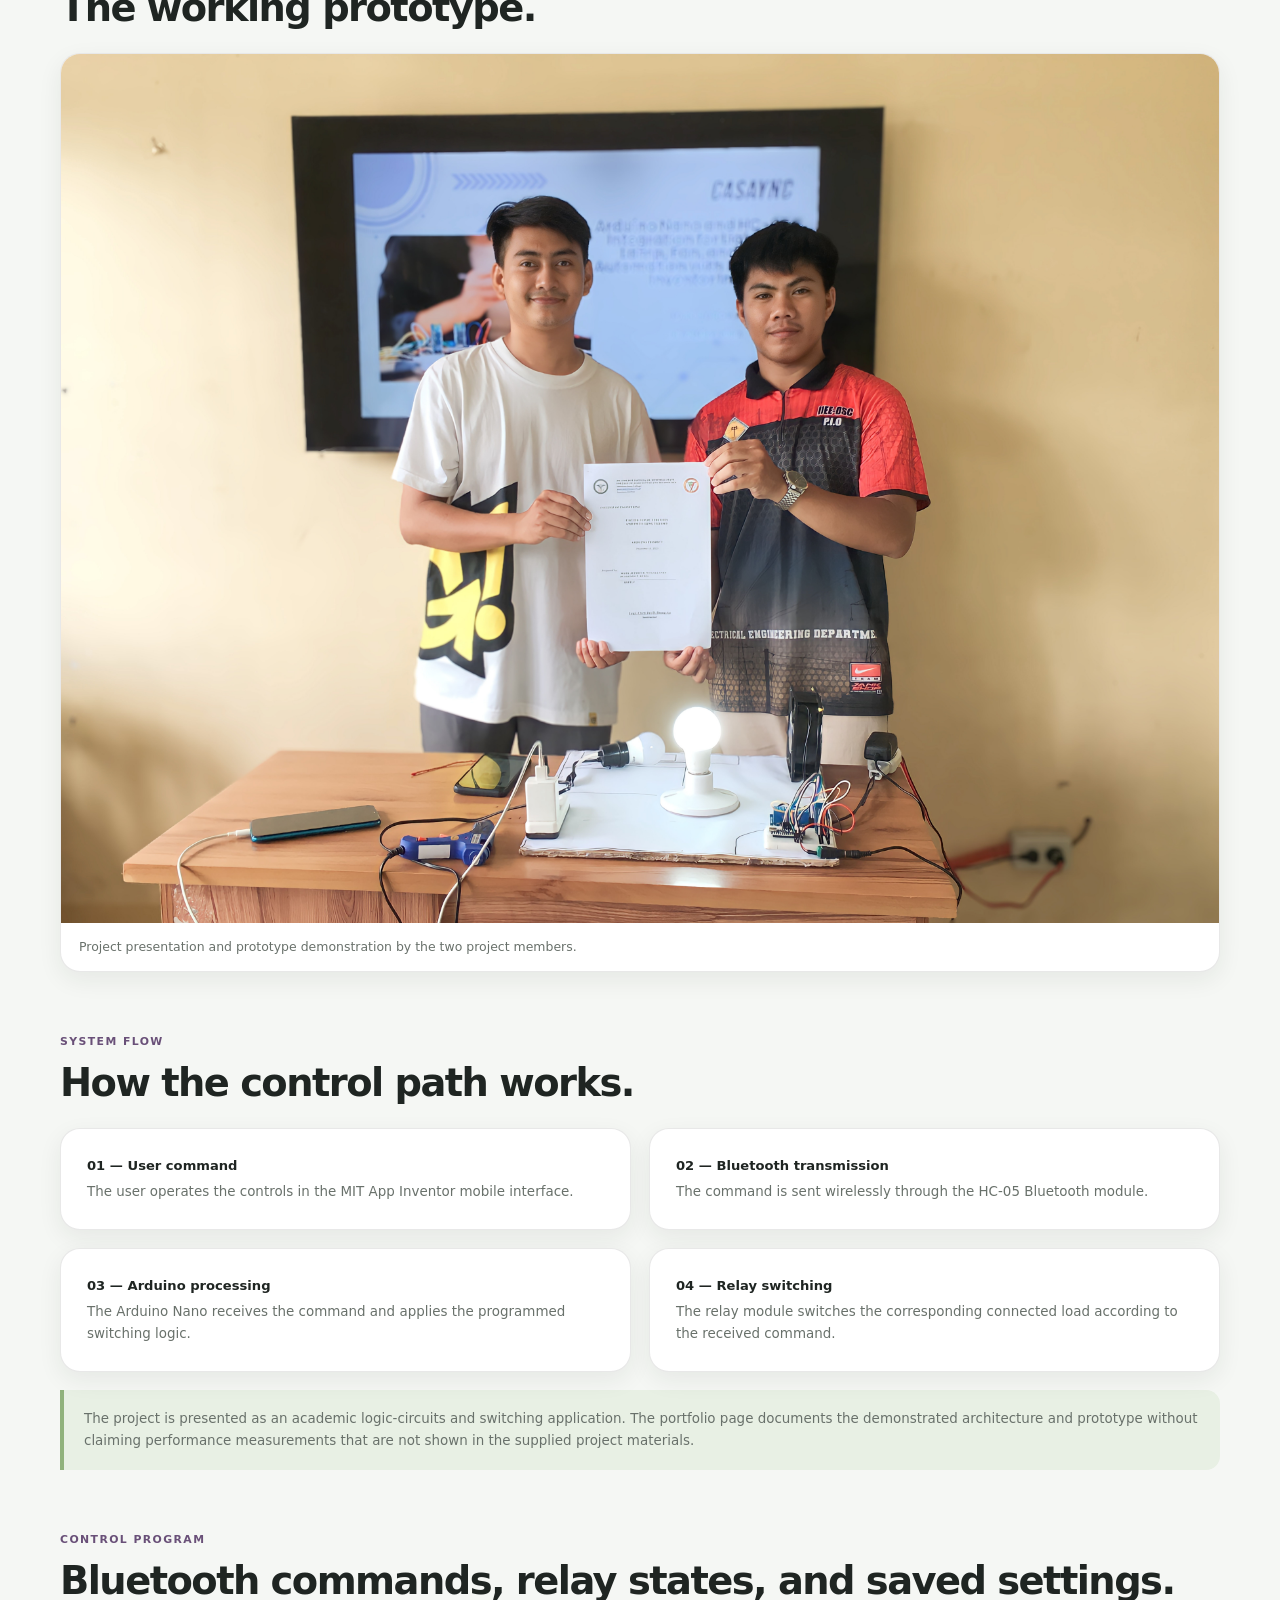
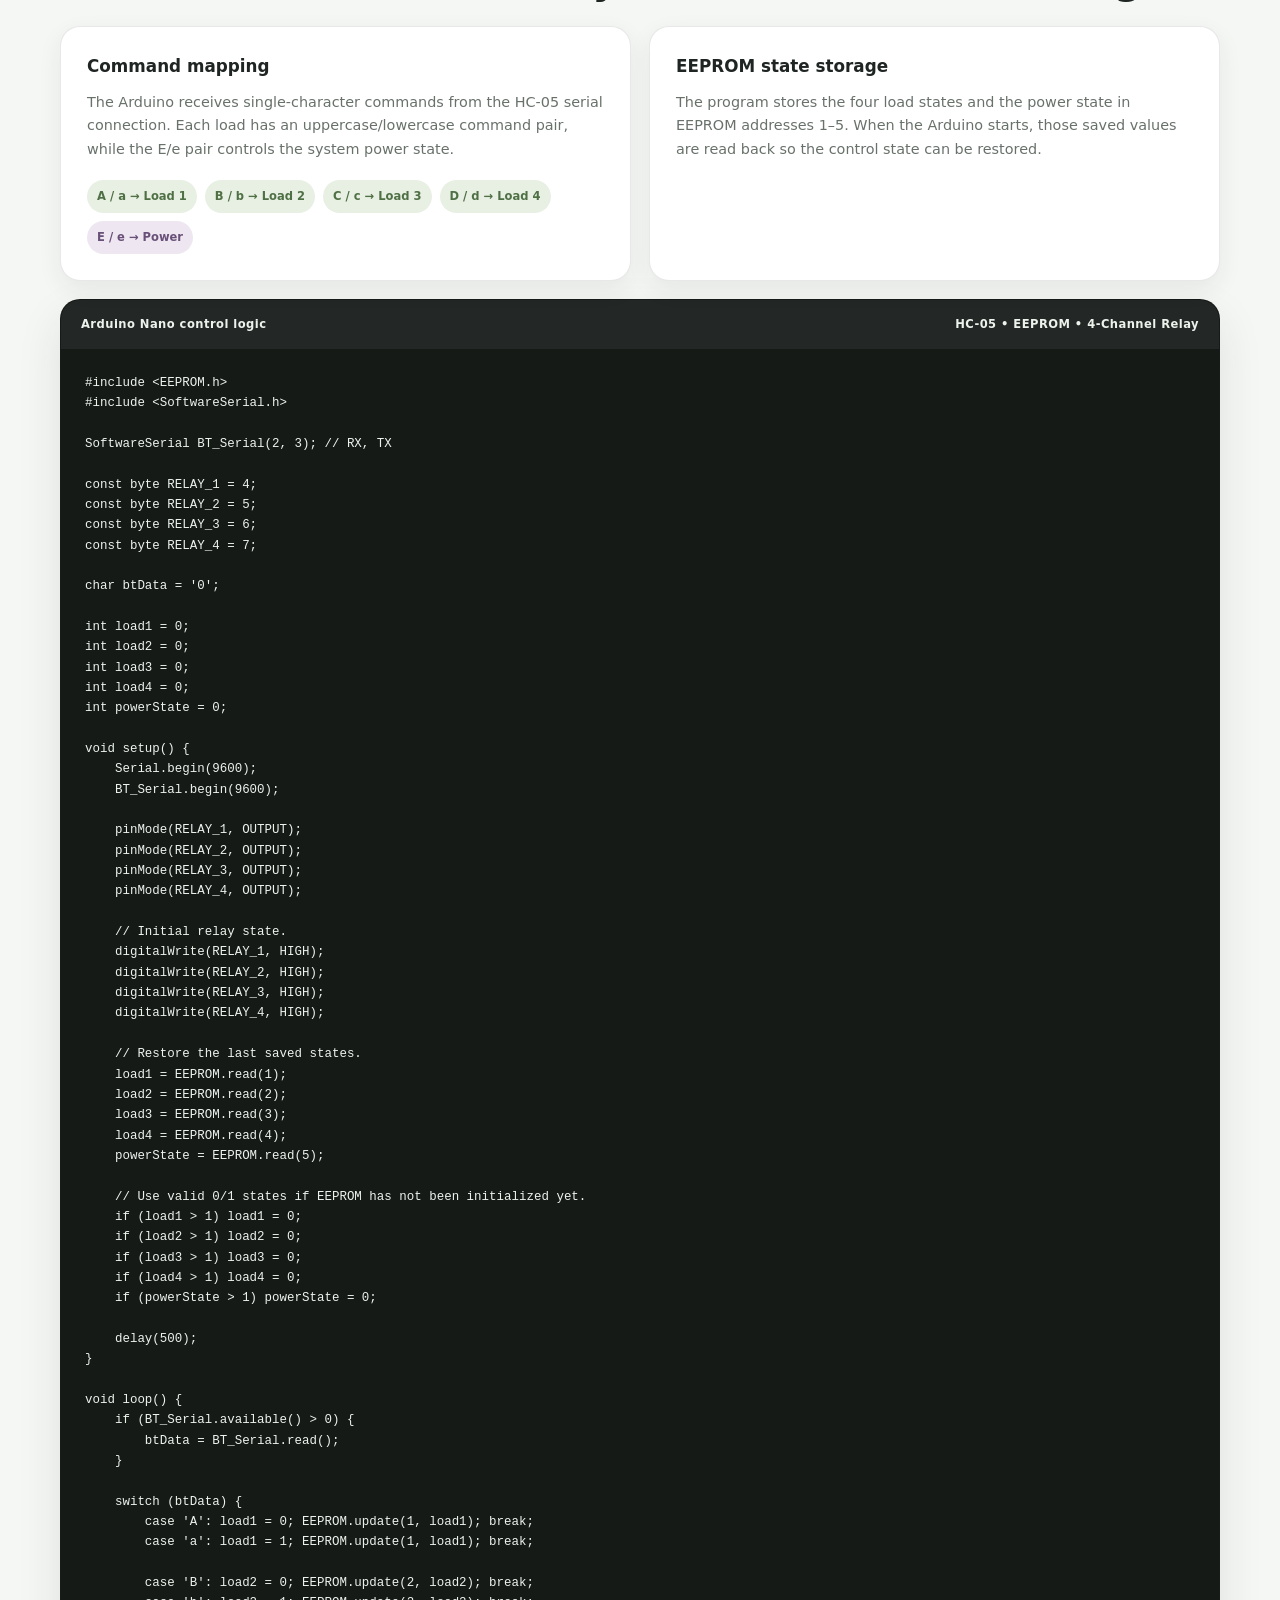
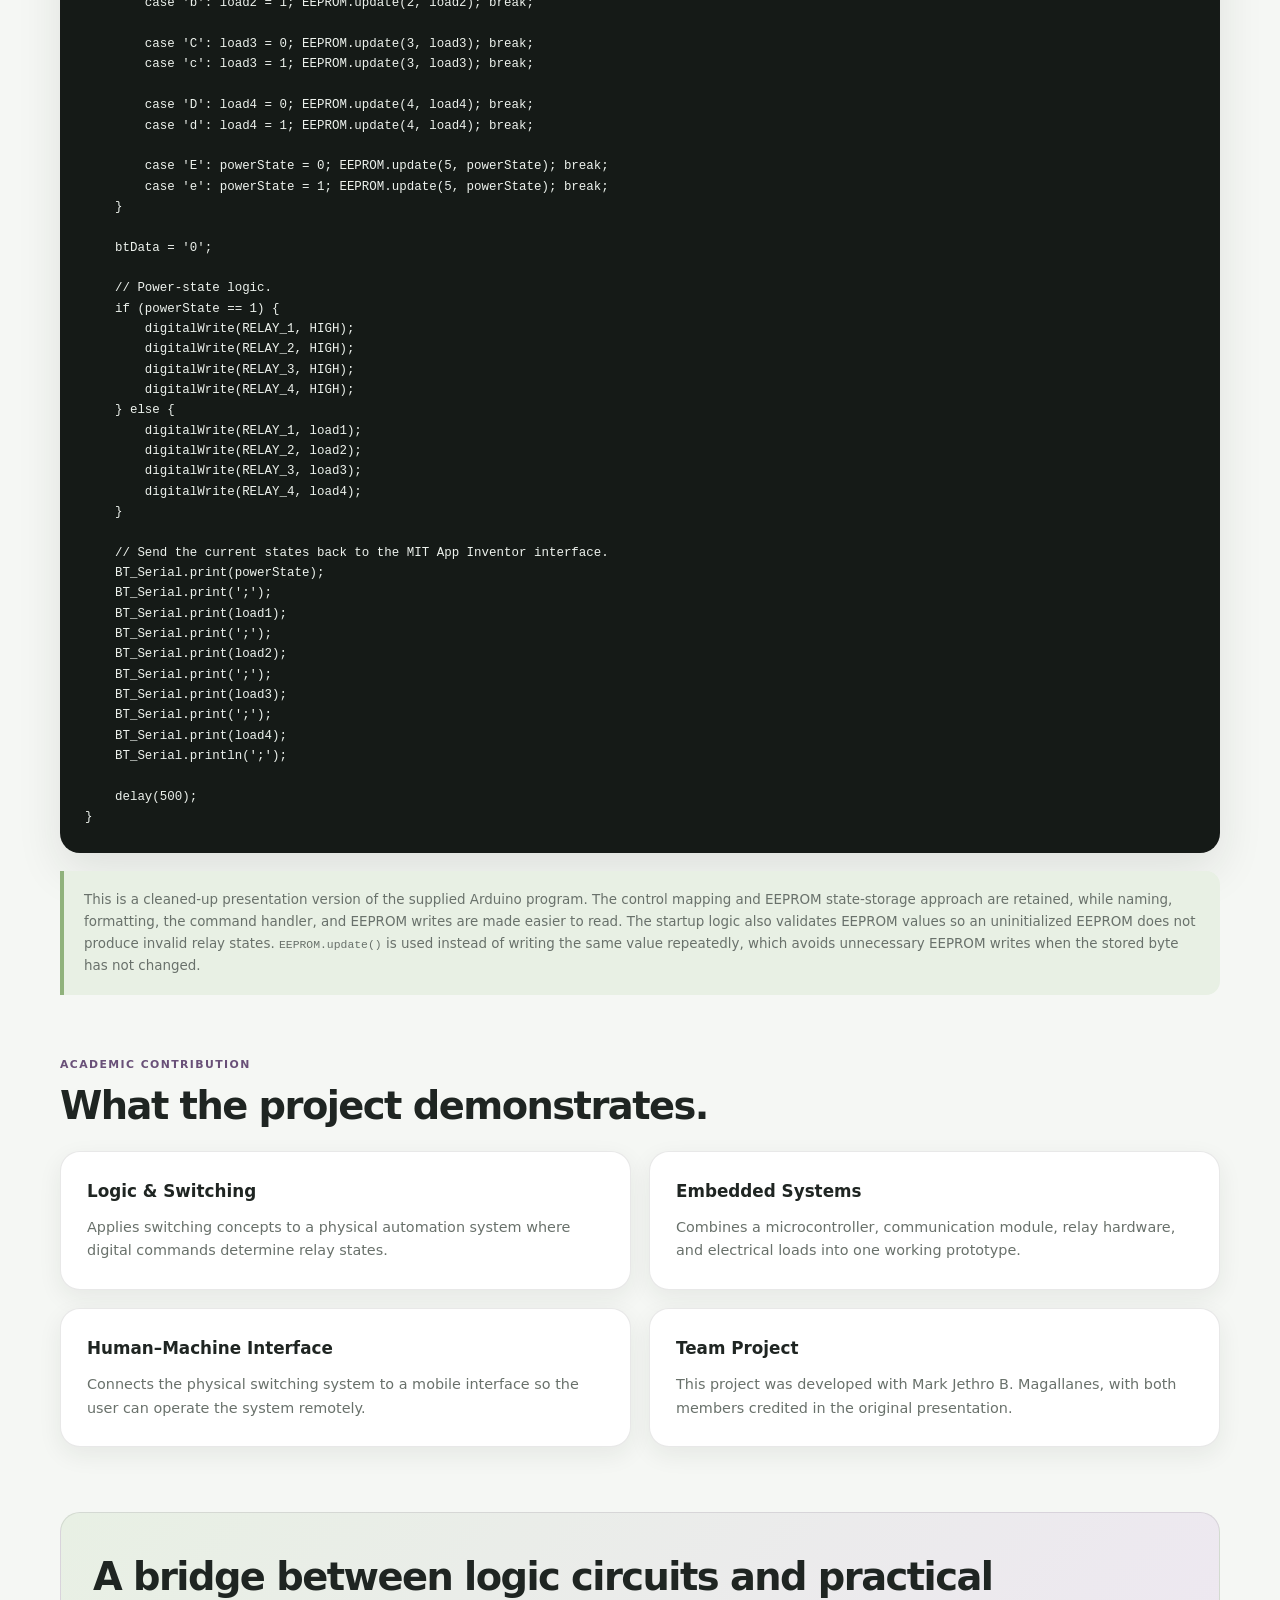
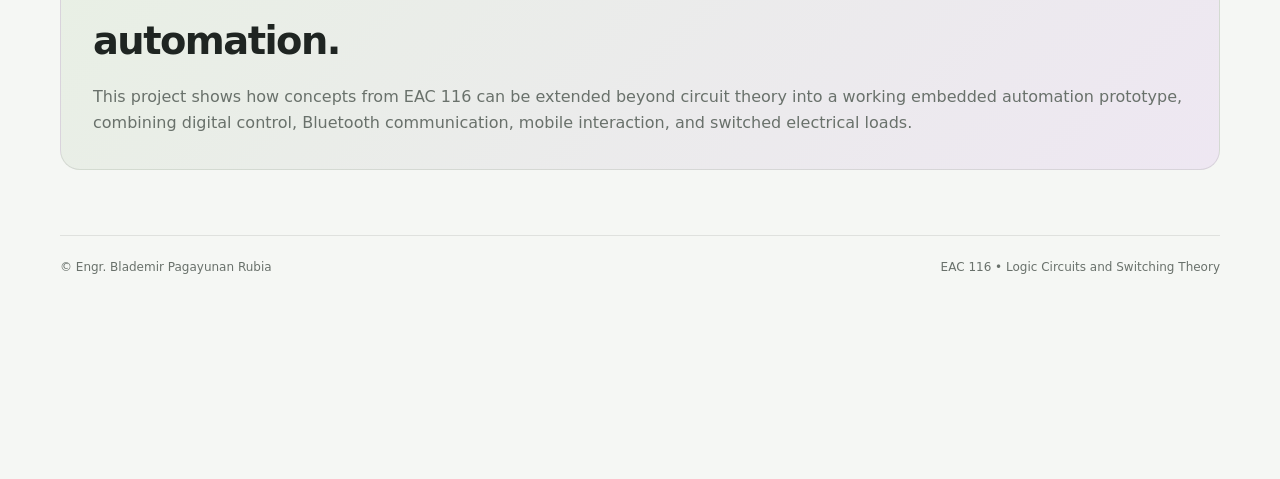
==== commit 19179c90: "Add auto-hide project header" ====
--- a/projects/logic-circuits-automation.html
+++ b/projects/logic-circuits-automation.html
@@ -8,6 +8,41 @@
     <meta name="theme-color" content="#90b27c">
     <link rel="icon" href="/images/favicon.svg" type="image/svg+xml">
     <title>Arduino Nano & HC-05 Home Automation | Engr. Blademir Pagayunan Rubia</title>
+
+
+        // Auto-hide the project header while scrolling down.
+        const pageHeader = document.querySelector(".topbar");
+        if (pageHeader) {
+            let lastScrollY = window.scrollY;
+            let scrollTicking = false;
+            const scrollThreshold = 8;
+            const revealAt = 80;
+
+            function updateHeaderVisibility() {
+                const currentScrollY = window.scrollY;
+
+                if (currentScrollY <= revealAt) {
+                    pageHeader.classList.remove("header-hidden");
+                } else if (Math.abs(currentScrollY - lastScrollY) >= scrollThreshold) {
+                    if (currentScrollY > lastScrollY) {
+                        pageHeader.classList.add("header-hidden");
+                    } else {
+                        pageHeader.classList.remove("header-hidden");
+                    }
+
+                    lastScrollY = currentScrollY;
+                }
+
+                scrollTicking = false;
+            }
+
+            window.addEventListener("scroll", () => {
+                if (!scrollTicking) {
+                    window.requestAnimationFrame(updateHeaderVisibility);
+                    scrollTicking = true;
+                }
+            }, { passive: true });
+        }
 
     <script>
         try {
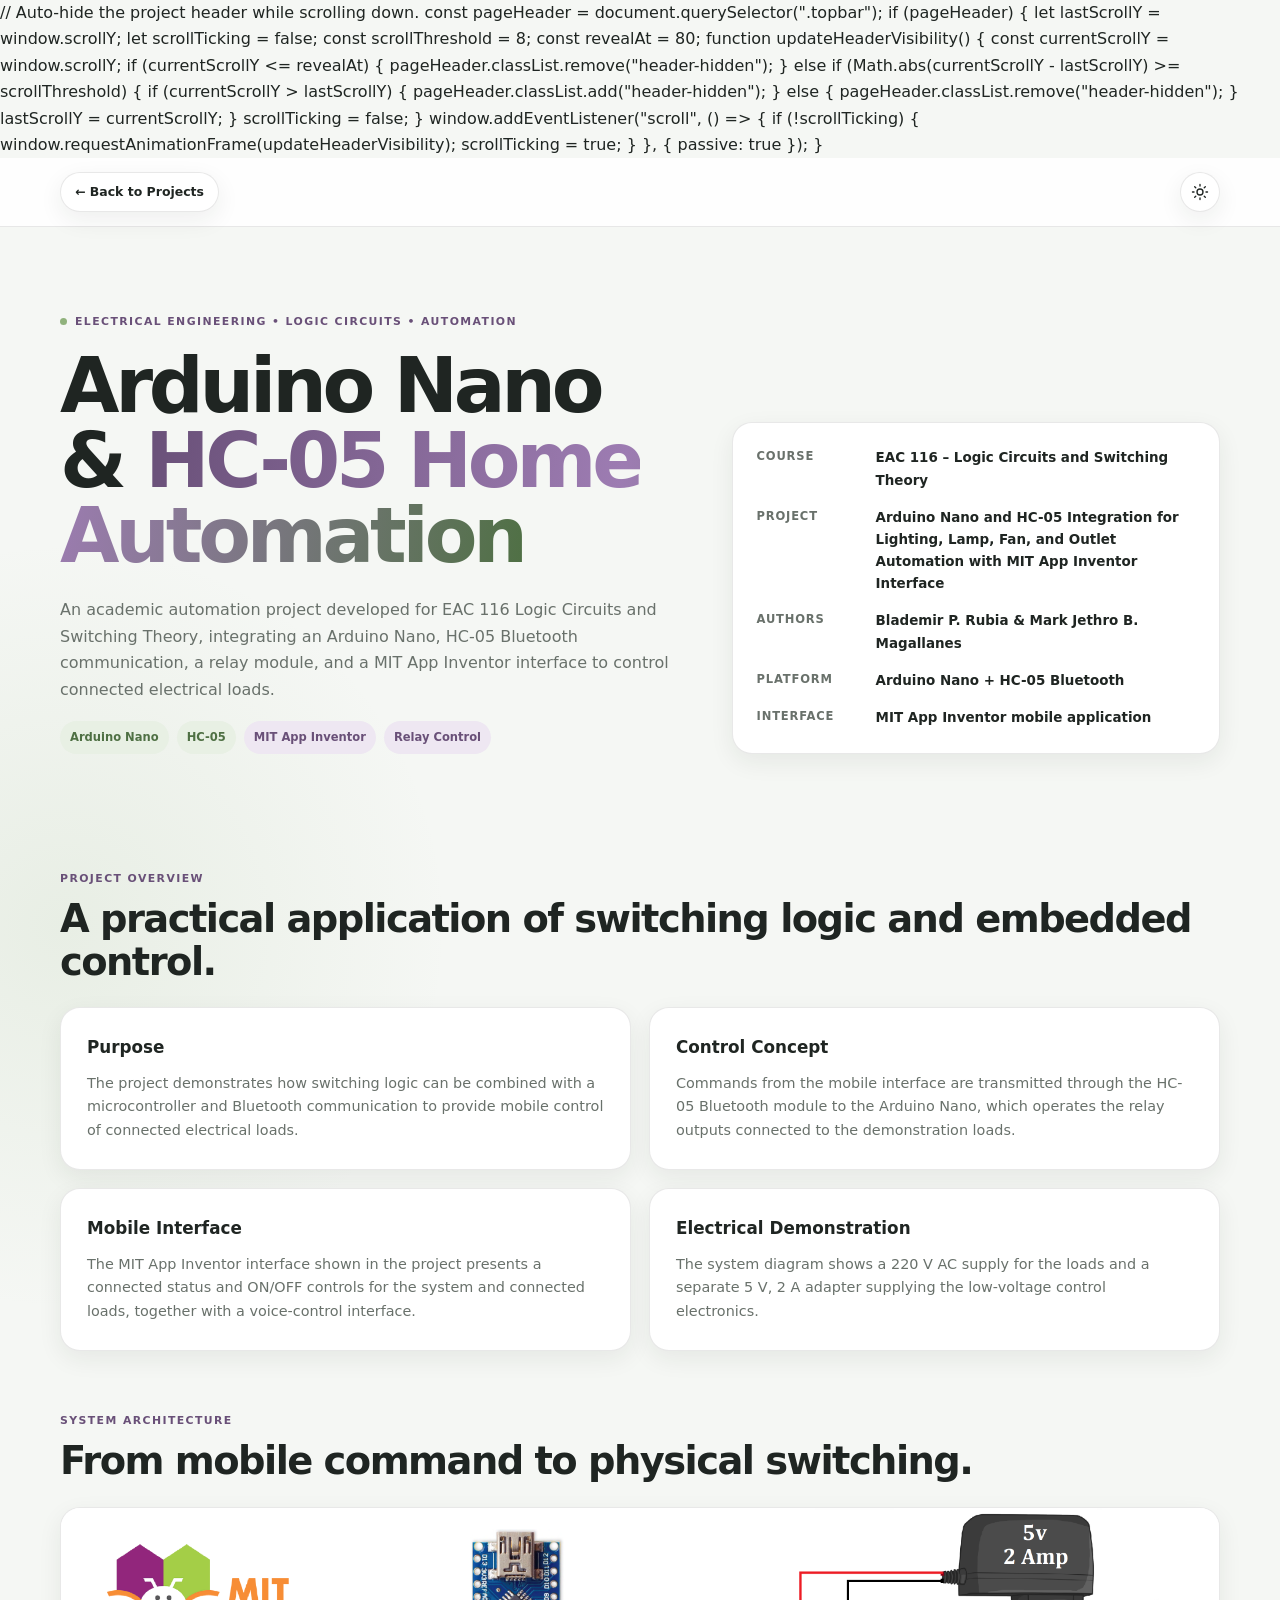
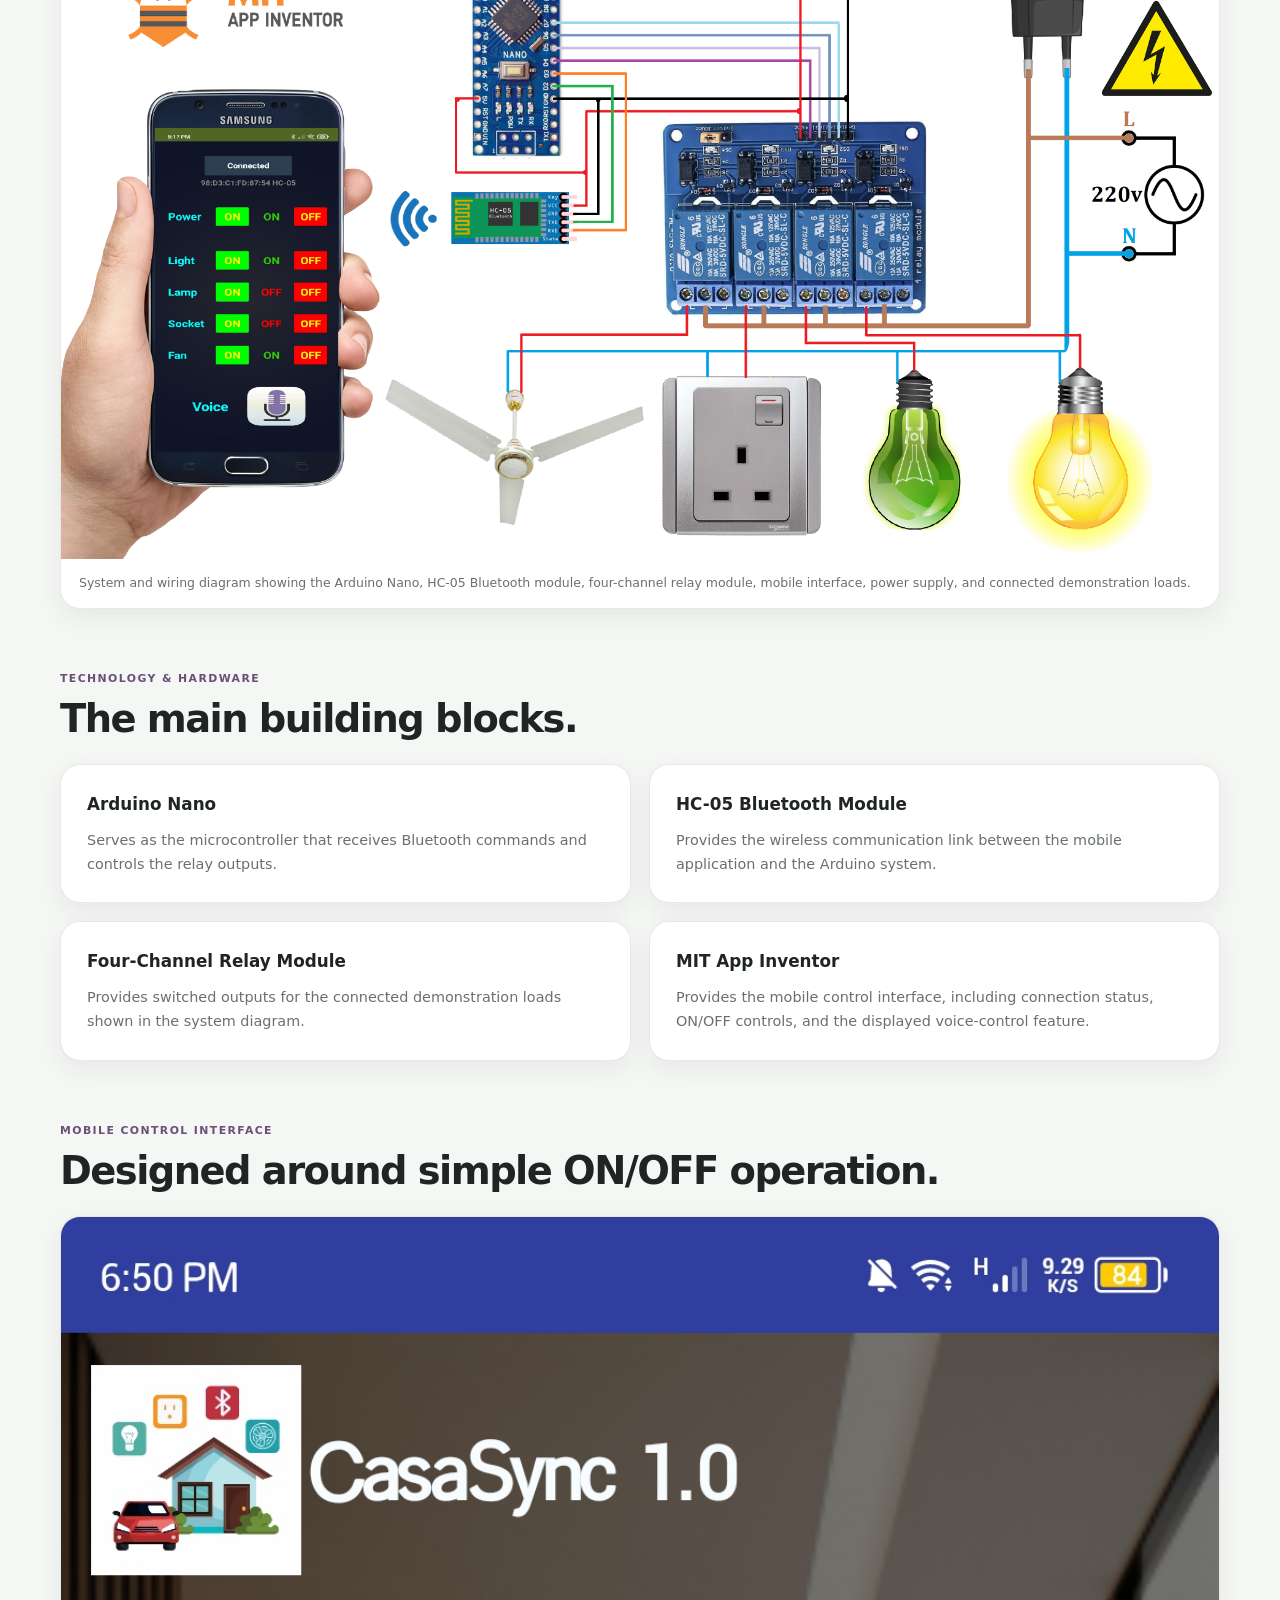
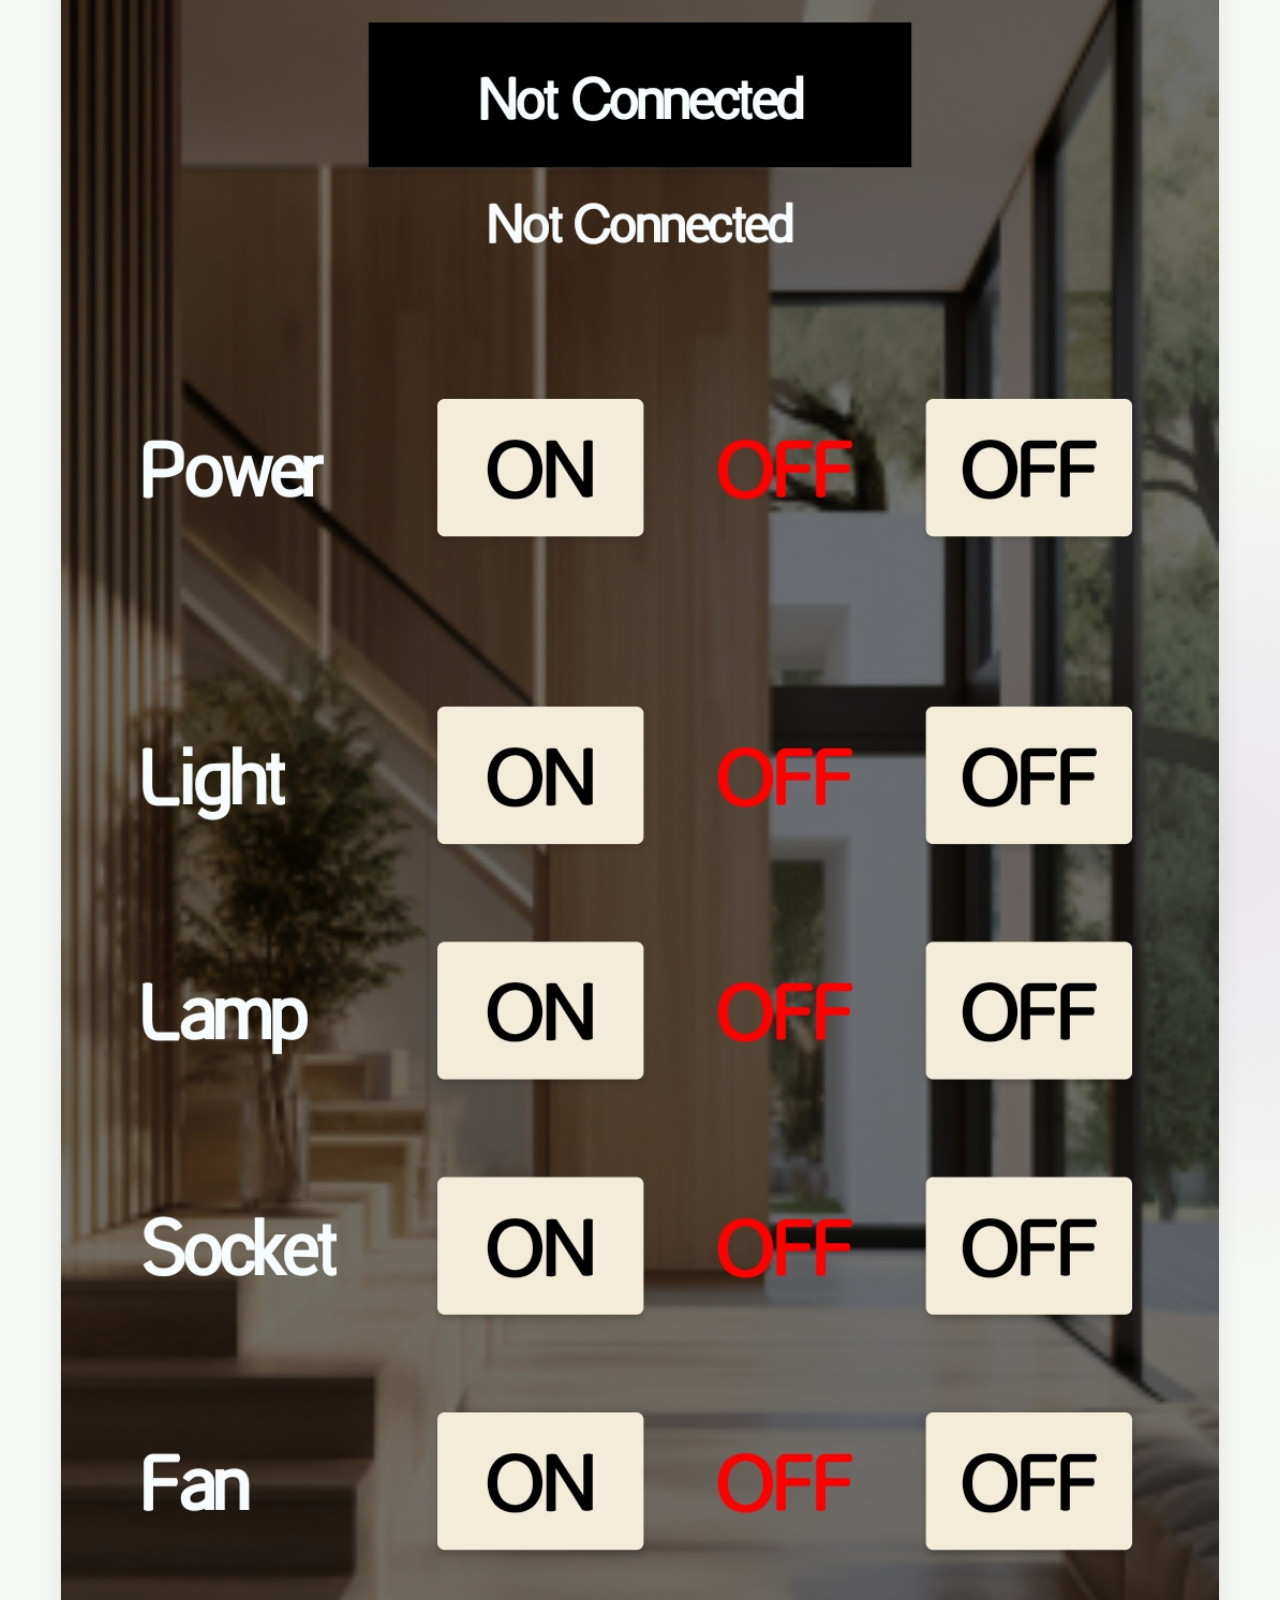
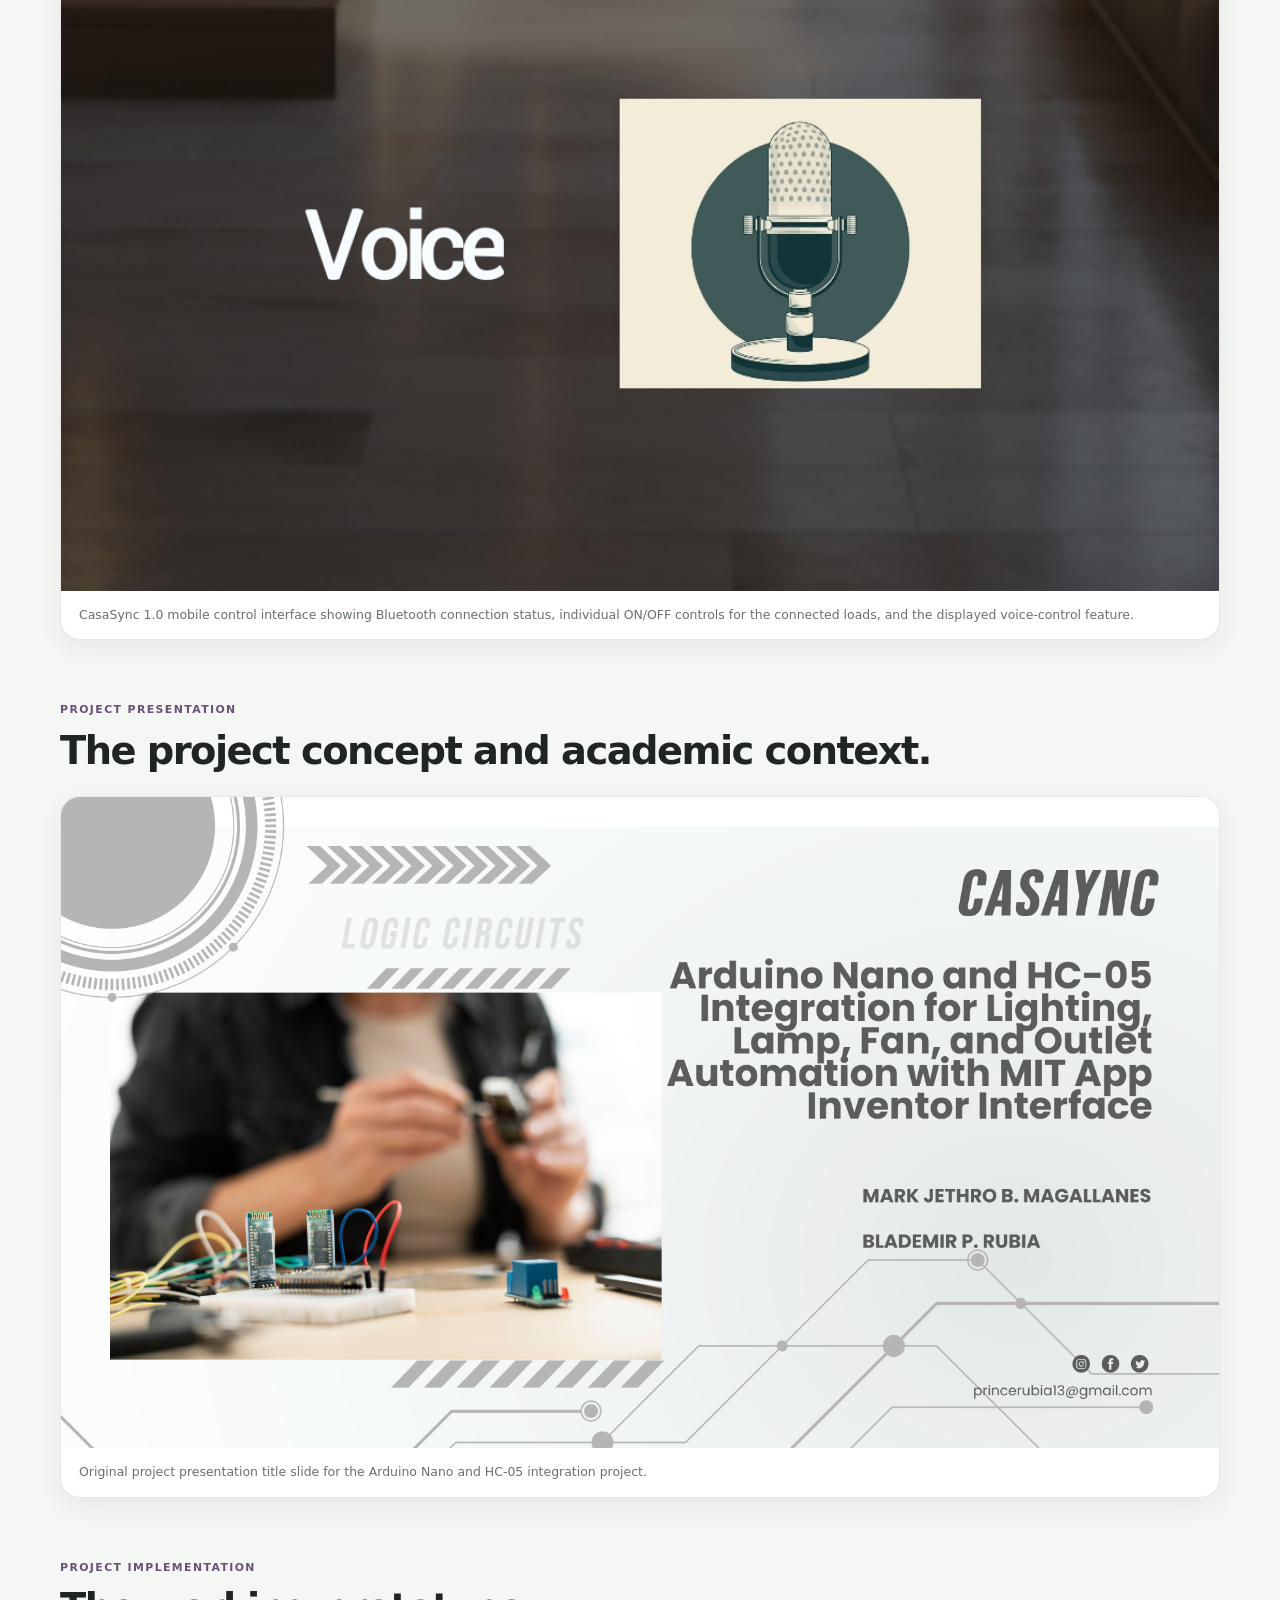
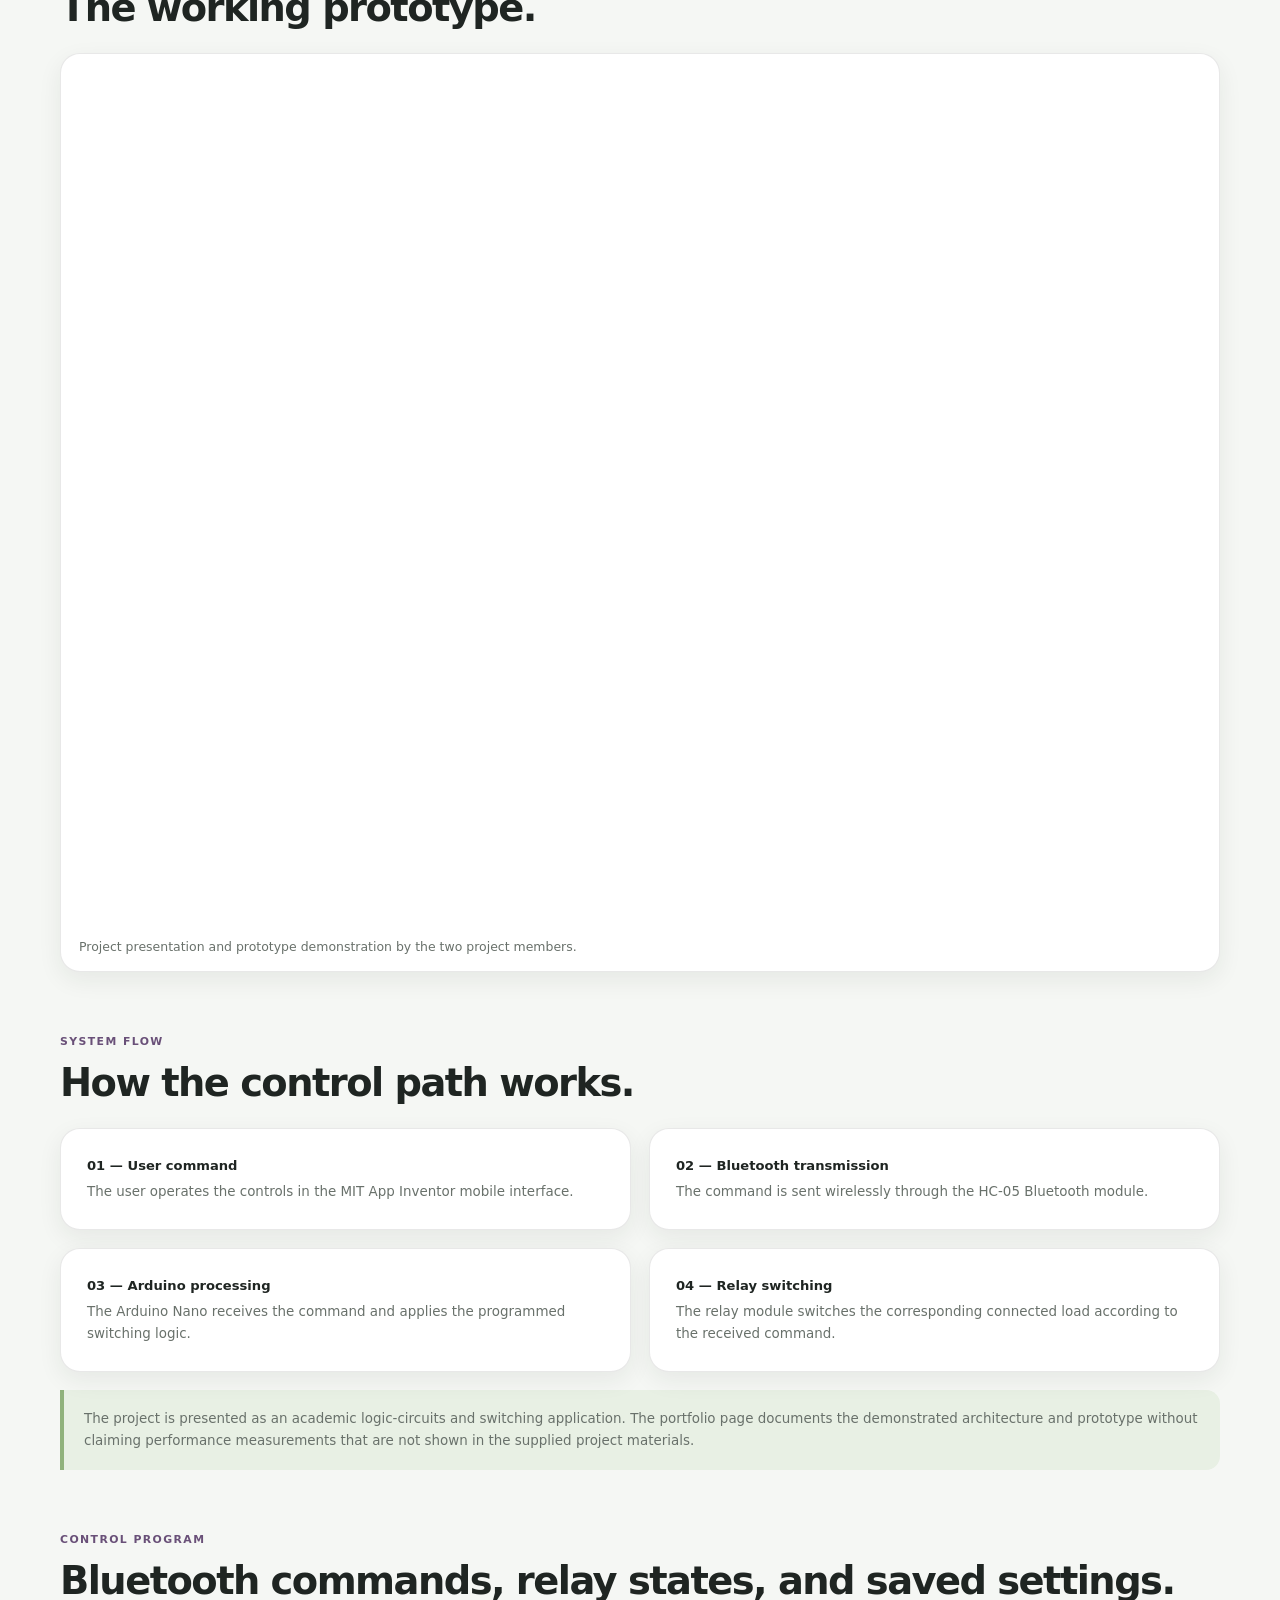
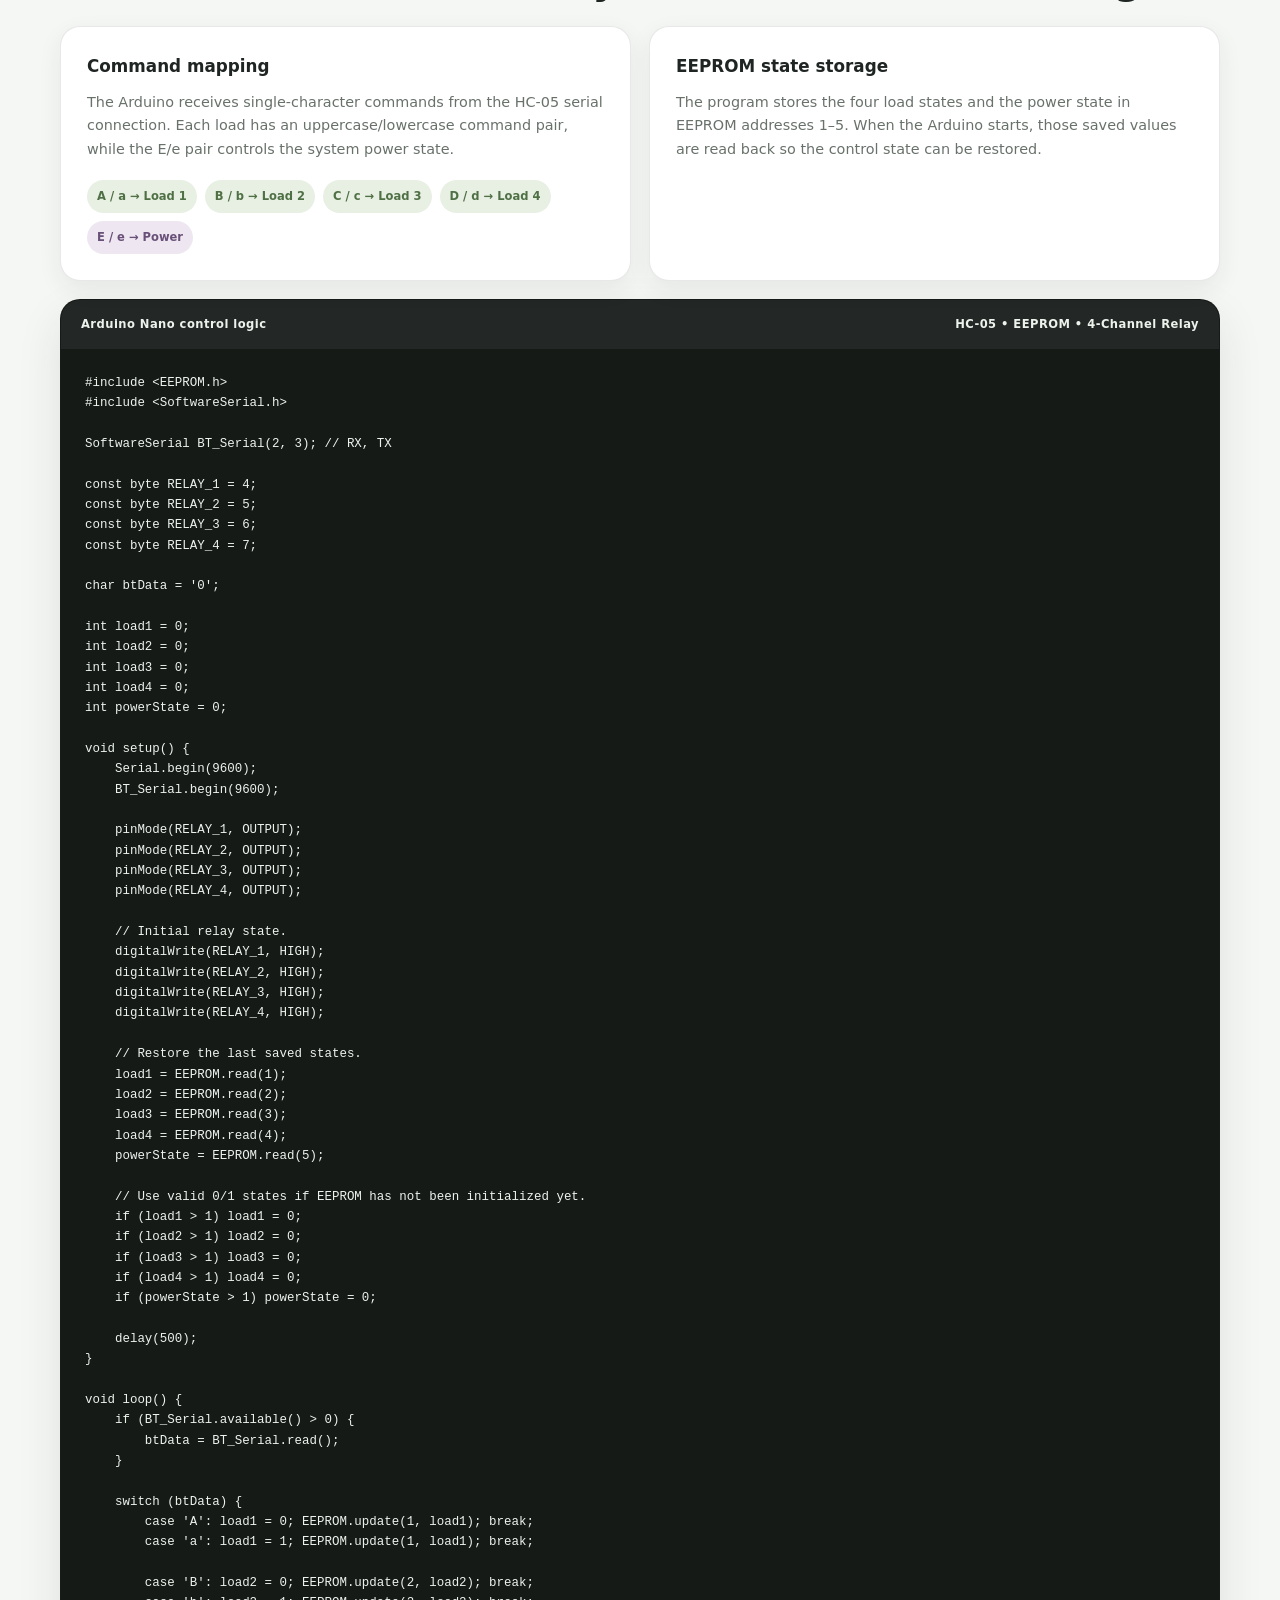
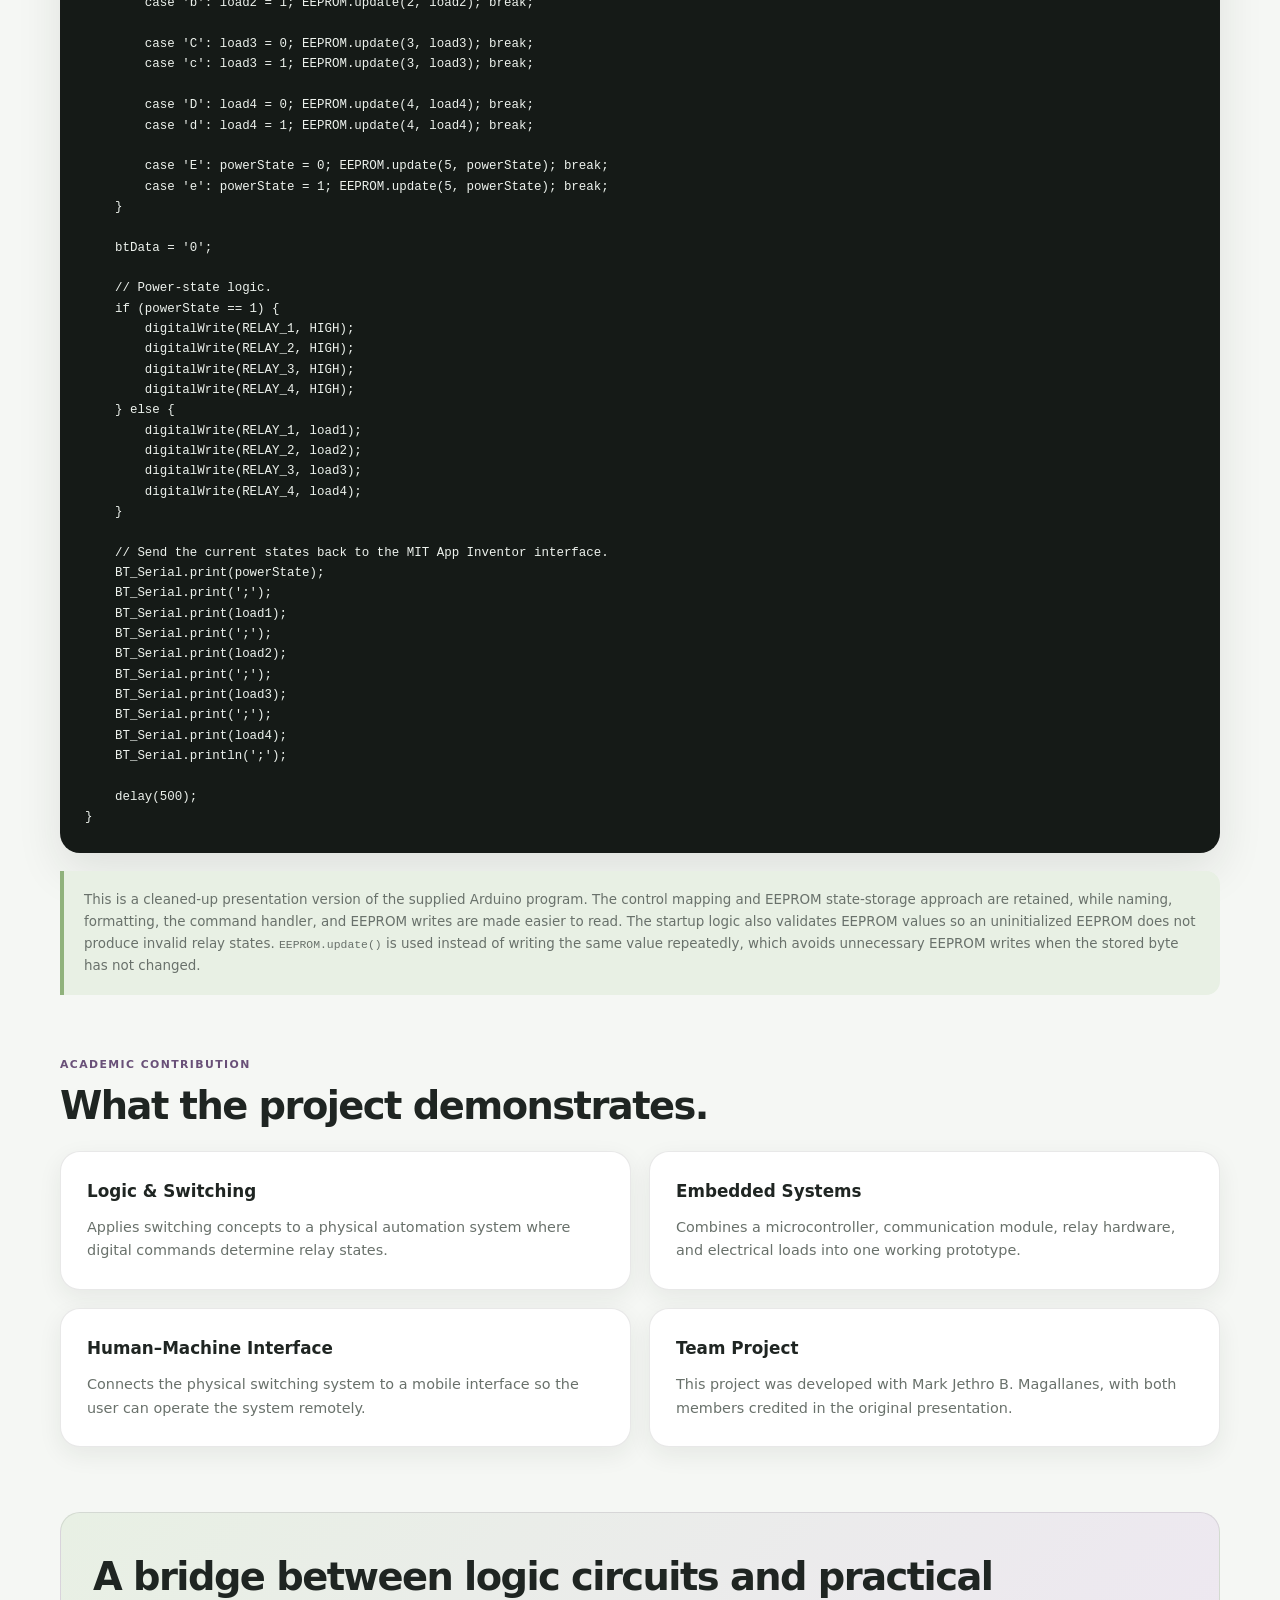
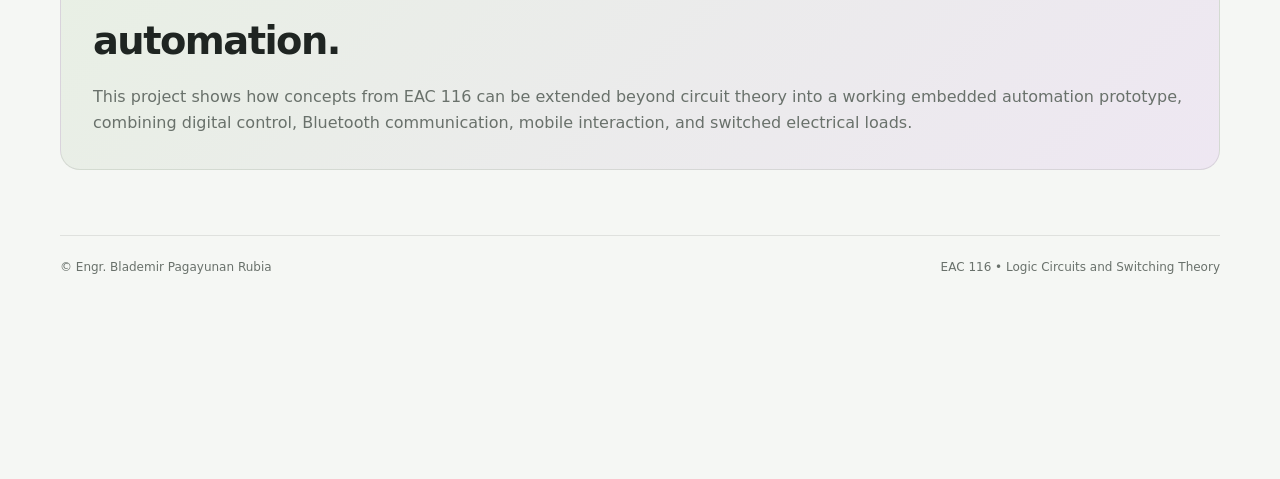
==== commit 096cf4d8: "Add smooth project header transition" ====
--- a/projects/logic-circuits-automation.html
+++ b/projects/logic-circuits-automation.html
@@ -72,7 +72,10 @@
             font-family:Inter,ui-sans-serif,system-ui,-apple-system,BlinkMacSystemFont,"Segoe UI",sans-serif;line-height:1.65}
         a{color:inherit}
         .topbar{position:sticky;top:0;z-index:10;border-bottom:1px solid var(--border);
-            background:color-mix(in srgb,var(--white) 88%,transparent);backdrop-filter:blur(14px)}
+            background:color-mix(in srgb,var(--white) 88%,transparent);backdrop-filter:blur(14px)
+            transition: transform 220ms ease;
+            will-change: transform;
+        }
         .topbar-inner{width:min(1160px,92%);min-height:68px;margin:auto;display:flex;align-items:center;justify-content:space-between;gap:20px}
         .back-link,.theme-toggle{border:1px solid var(--border);border-radius:999px;background:var(--white);box-shadow:var(--shadow-sm);font-size:.78rem;font-weight:800}
         .back-link{padding:9px 14px;text-decoration:none}.back-link:hover{color:var(--purple-dark)}
@@ -117,7 +120,13 @@
         pre{margin:0;padding:24px;overflow:auto;line-height:1.55}pre code{font-family:"SFMono-Regular",Consolas,"Liberation Mono",monospace;font-size:.78rem;color:#edf2ed;white-space:pre}
         .info-card code,.note code{font-family:"SFMono-Regular",Consolas,monospace;font-size:.85em}
         @media(max-width:520px){.code-header{flex-direction:column}.code-card pre{padding:17px}.code-card pre code{font-size:.68rem}}
-    </style>
+    
+        .topbar.header-hidden { transform: translateY(-100%); }
+
+        @media (prefers-reduced-motion: reduce) {
+            .topbar { transition: none; }
+        }
+</style>
 </head>
 
 <body>
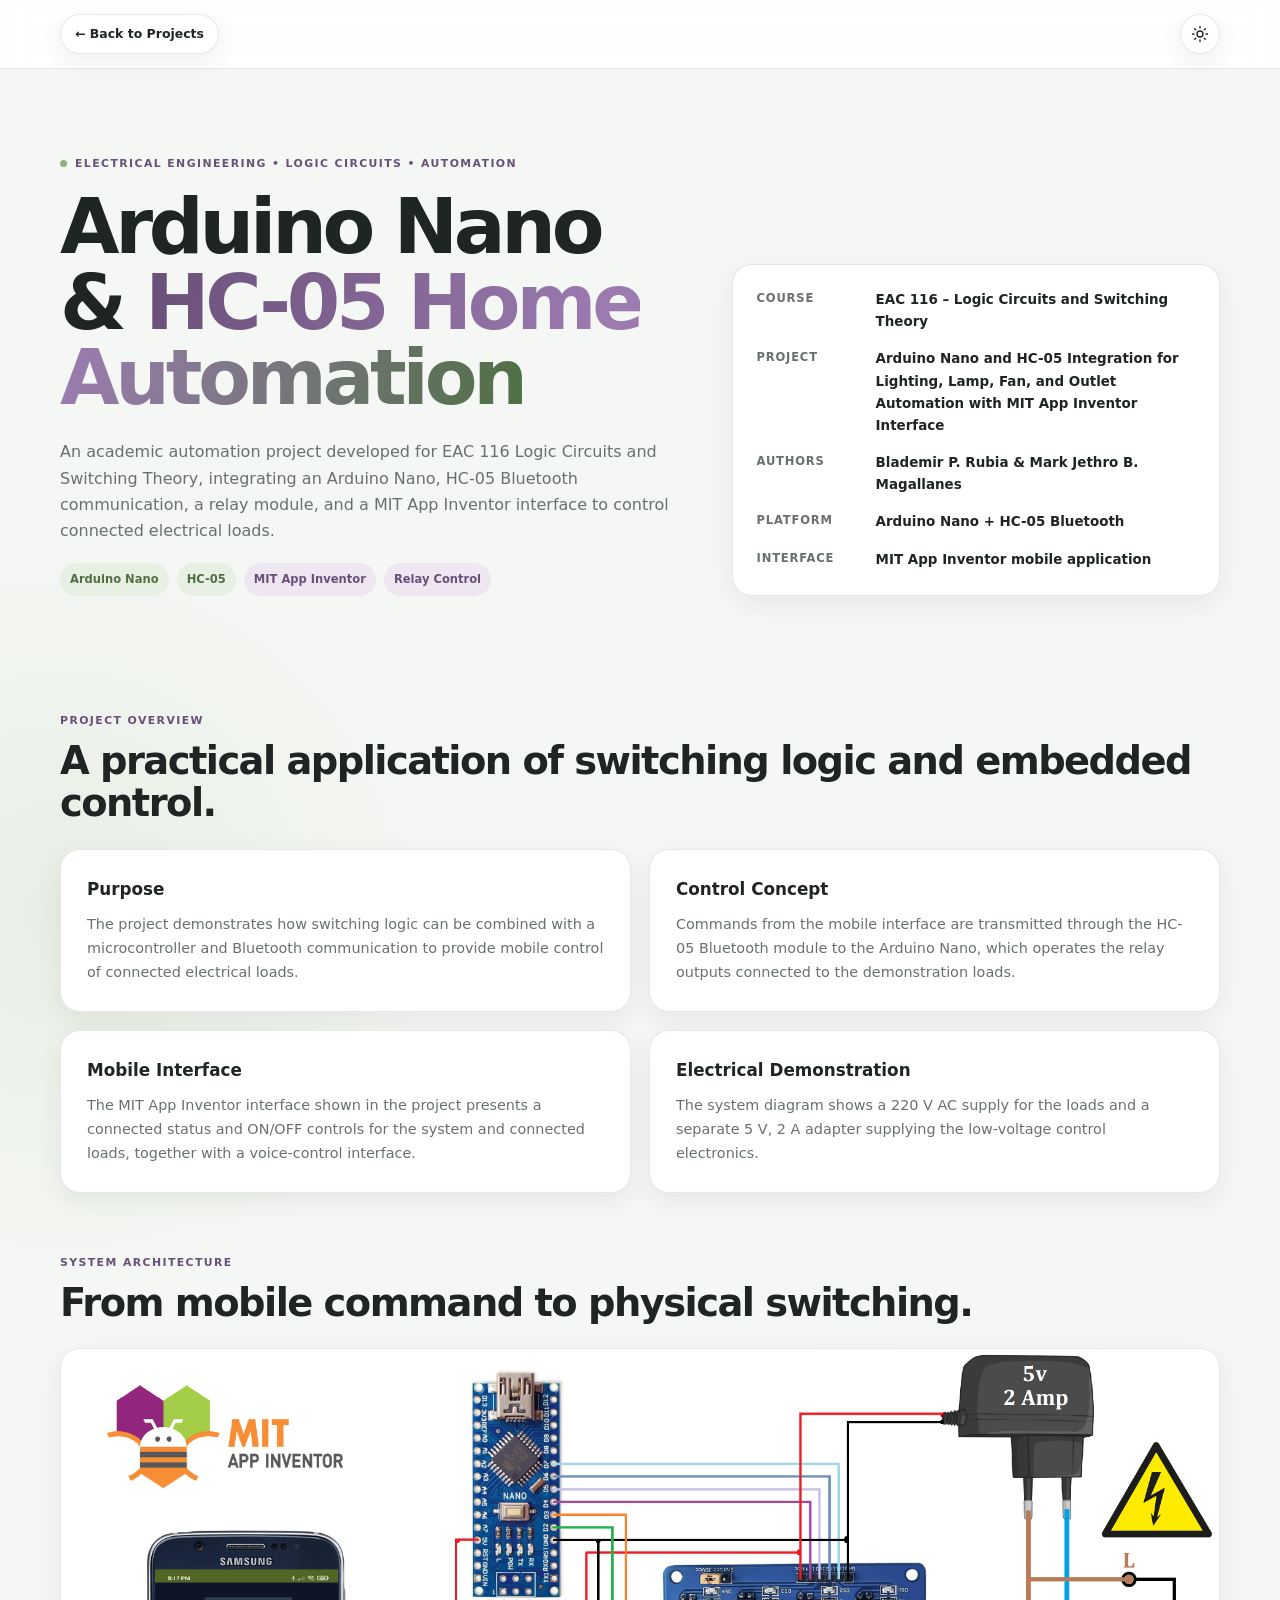
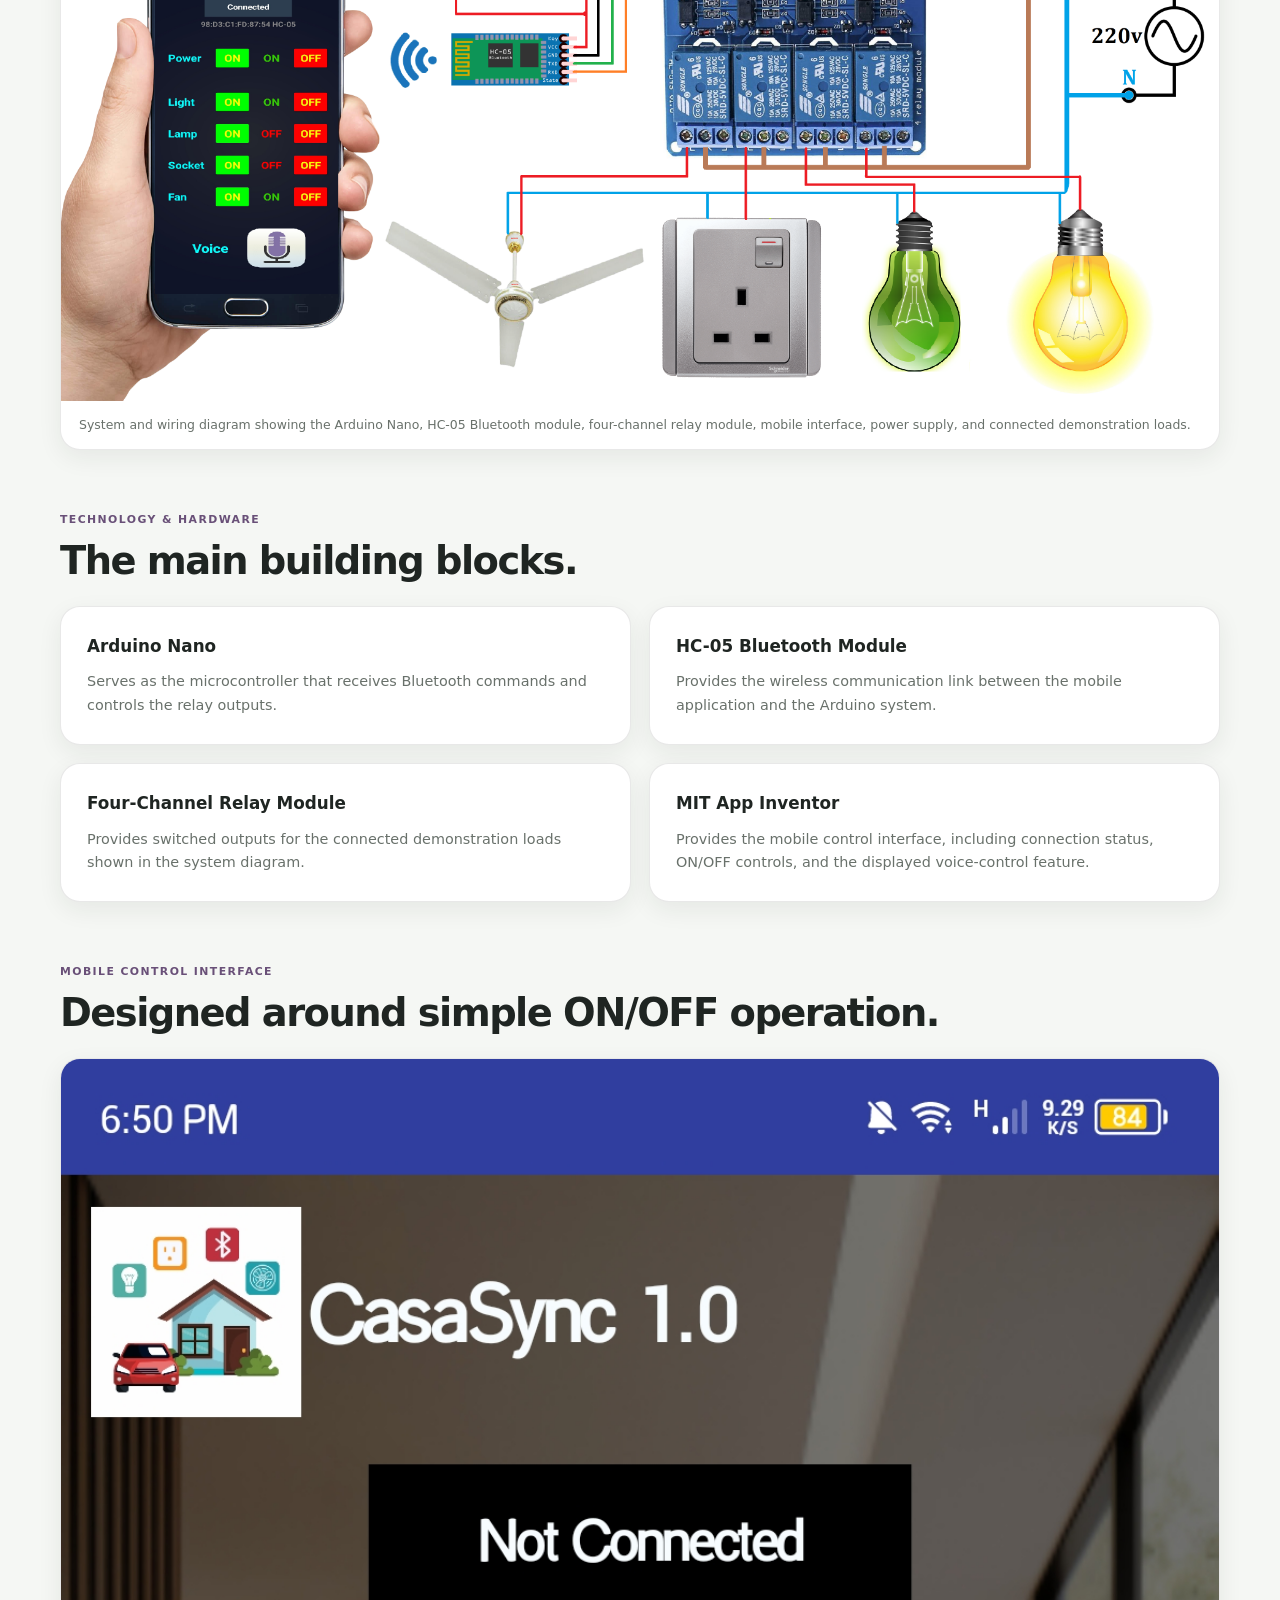
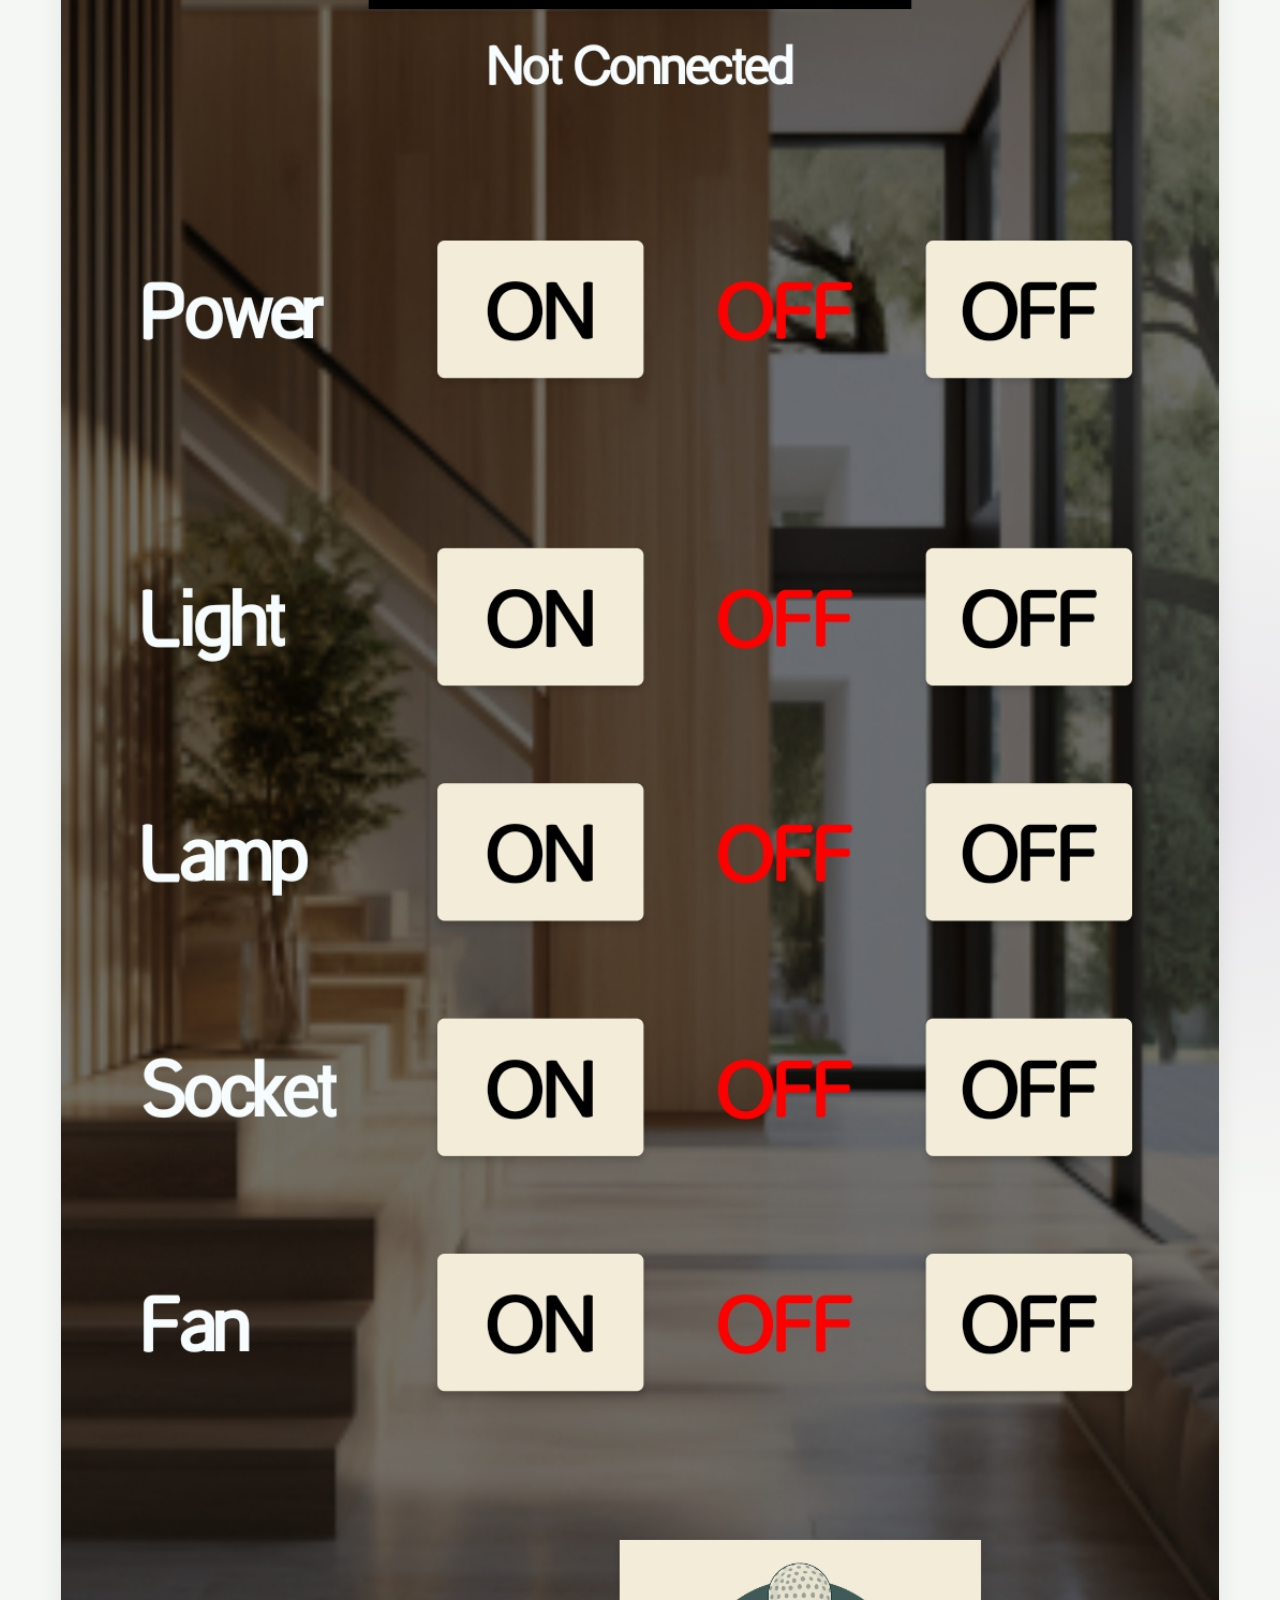
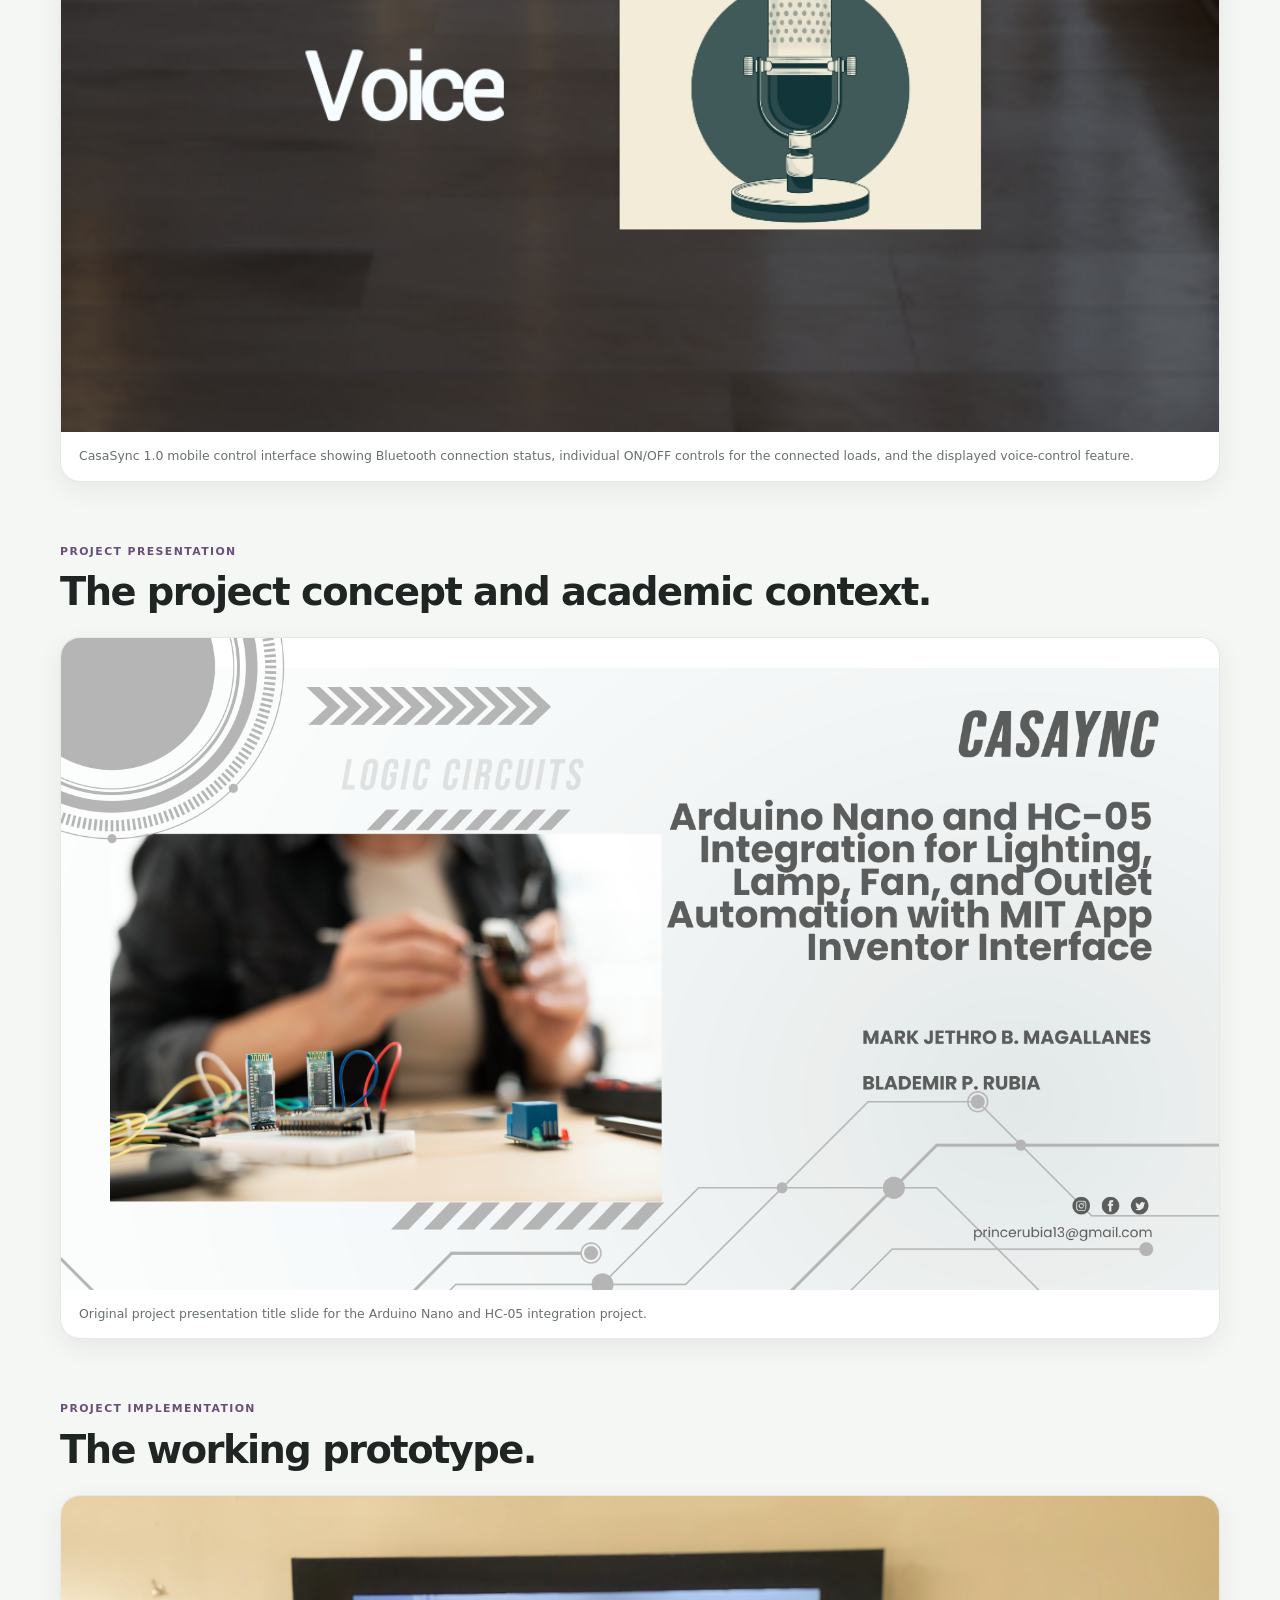
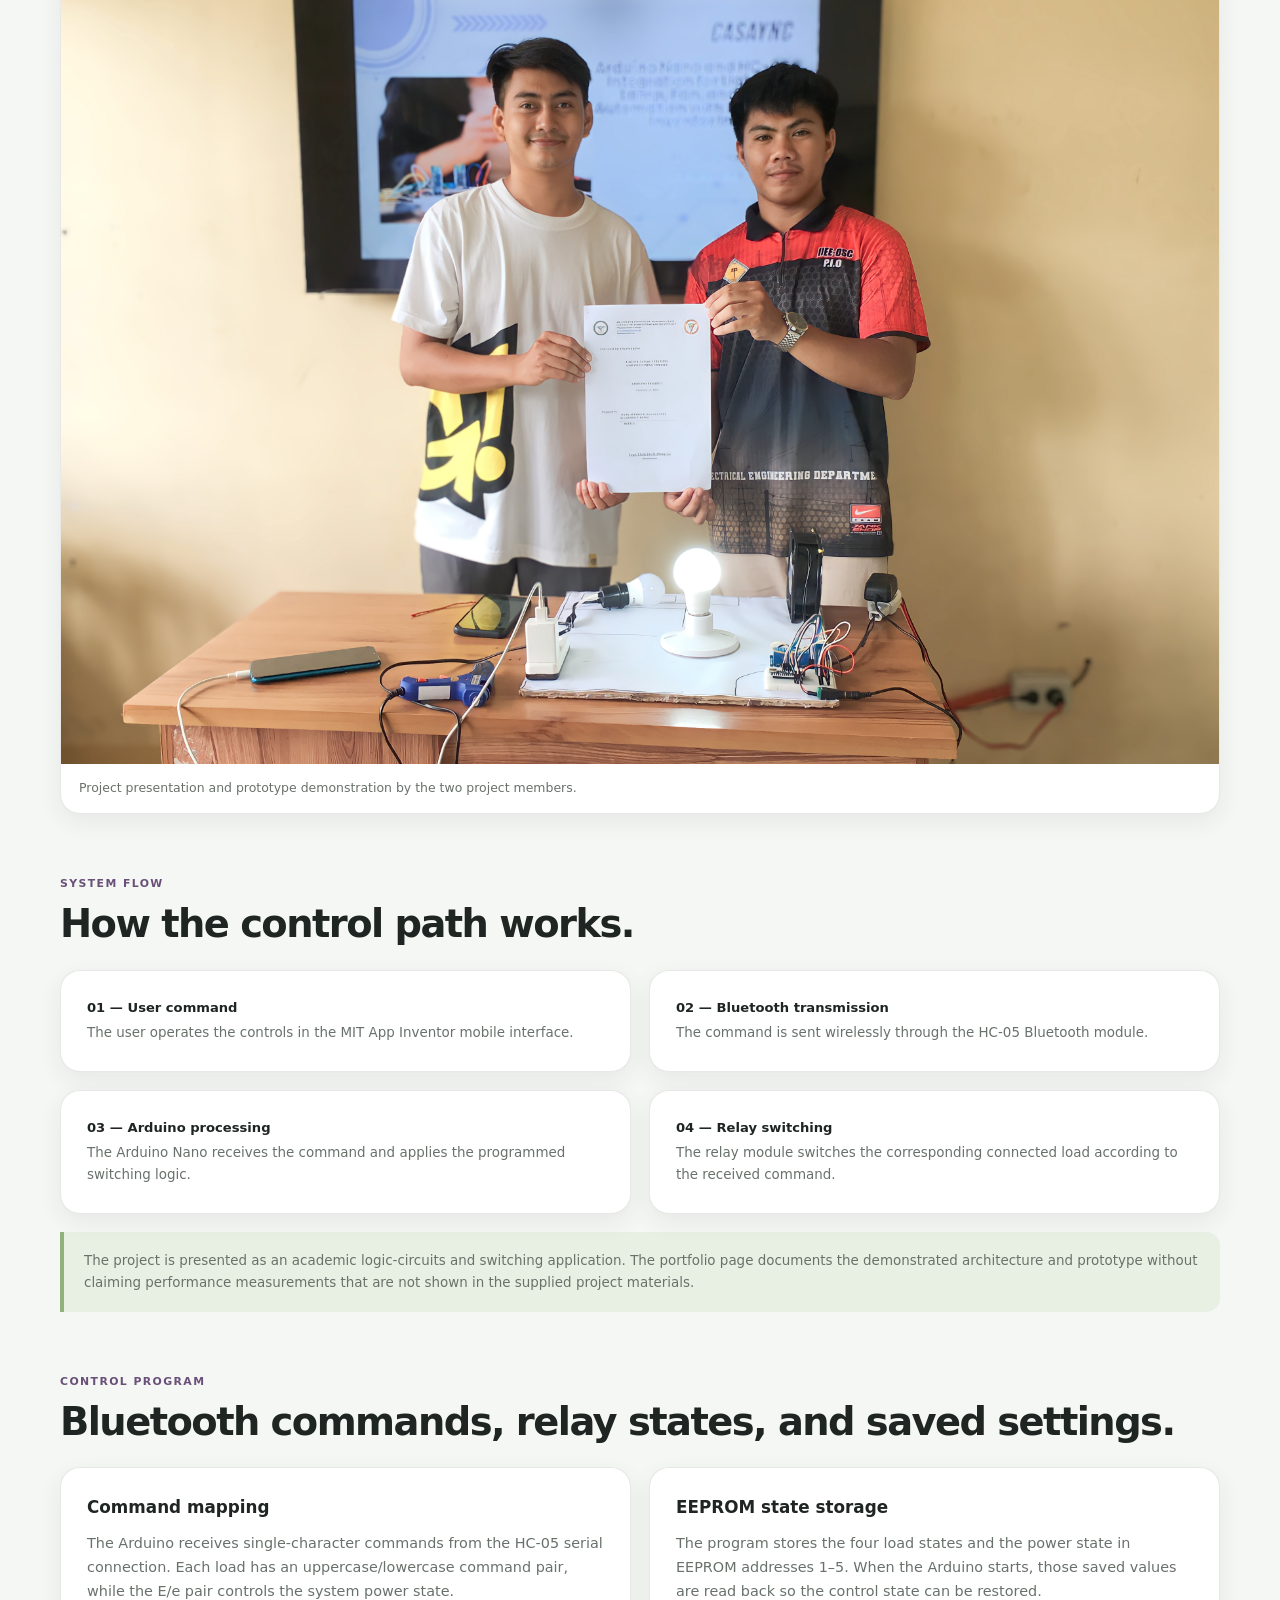
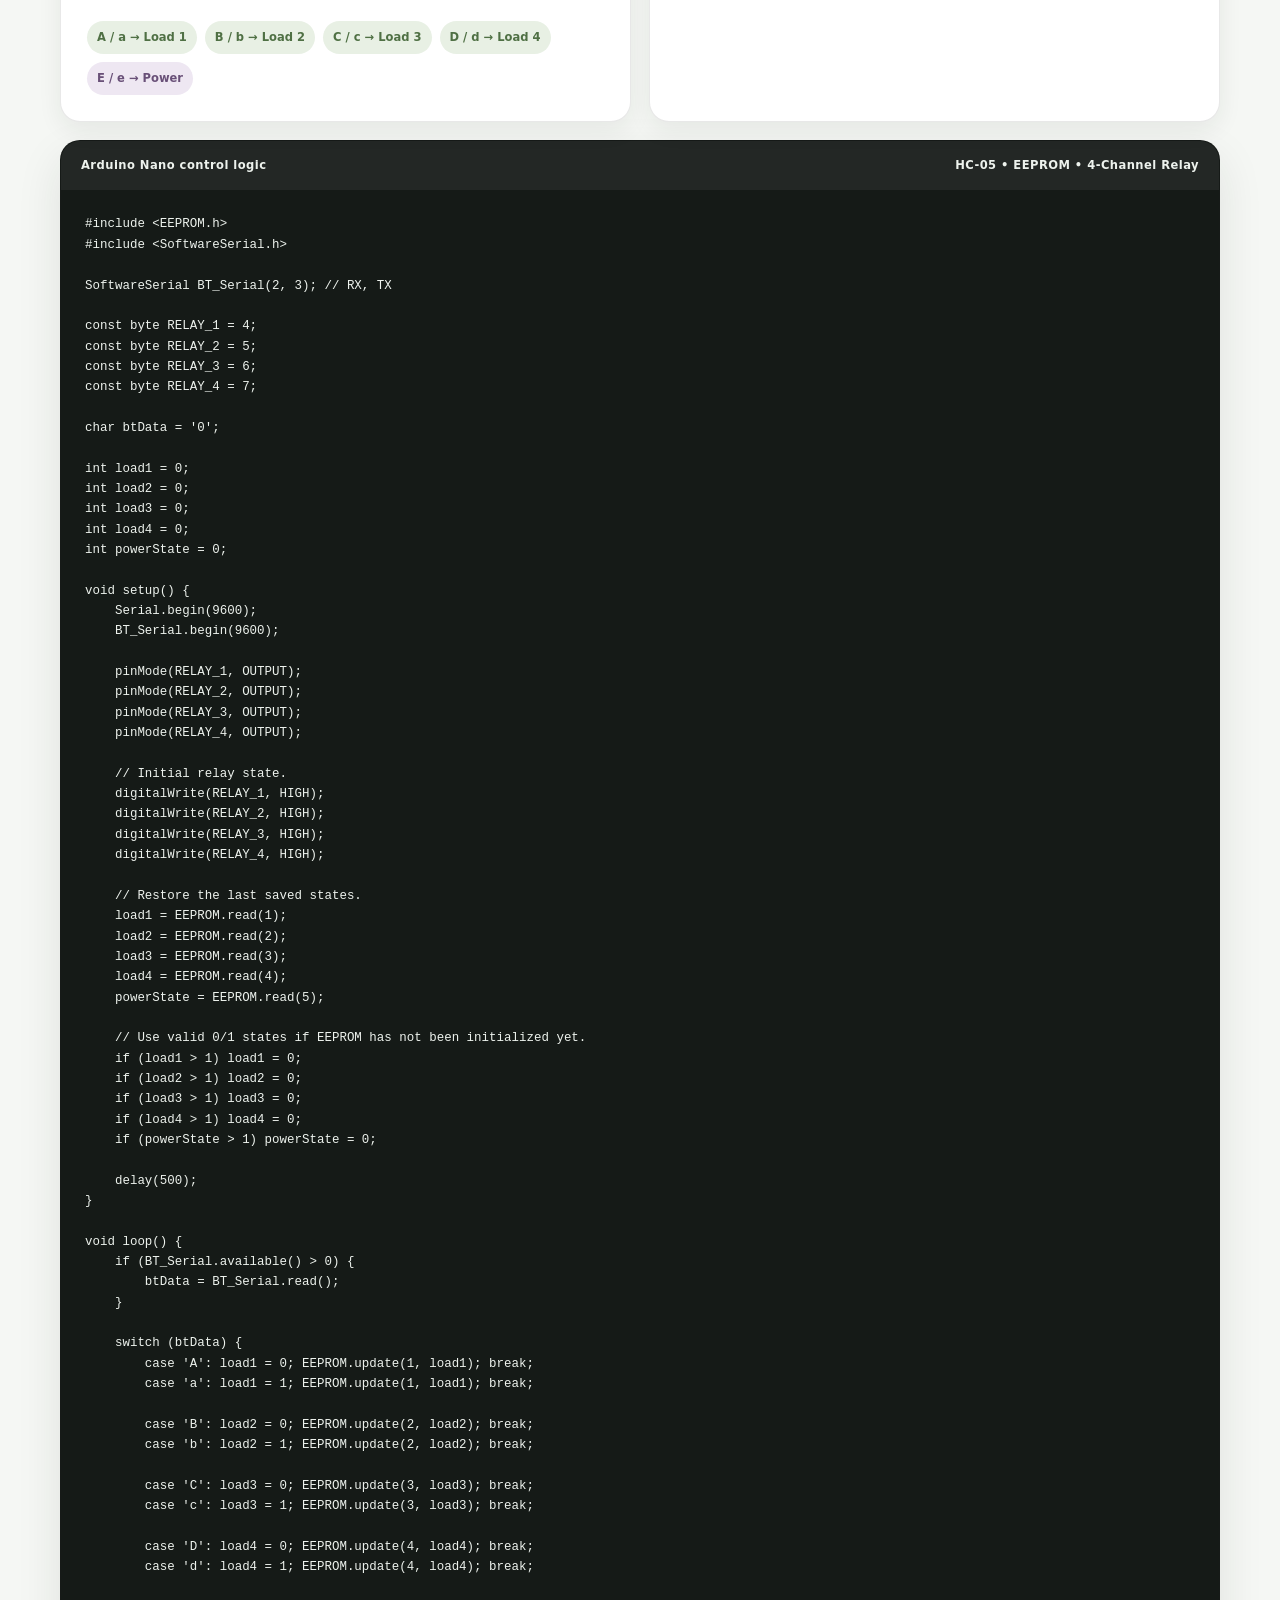
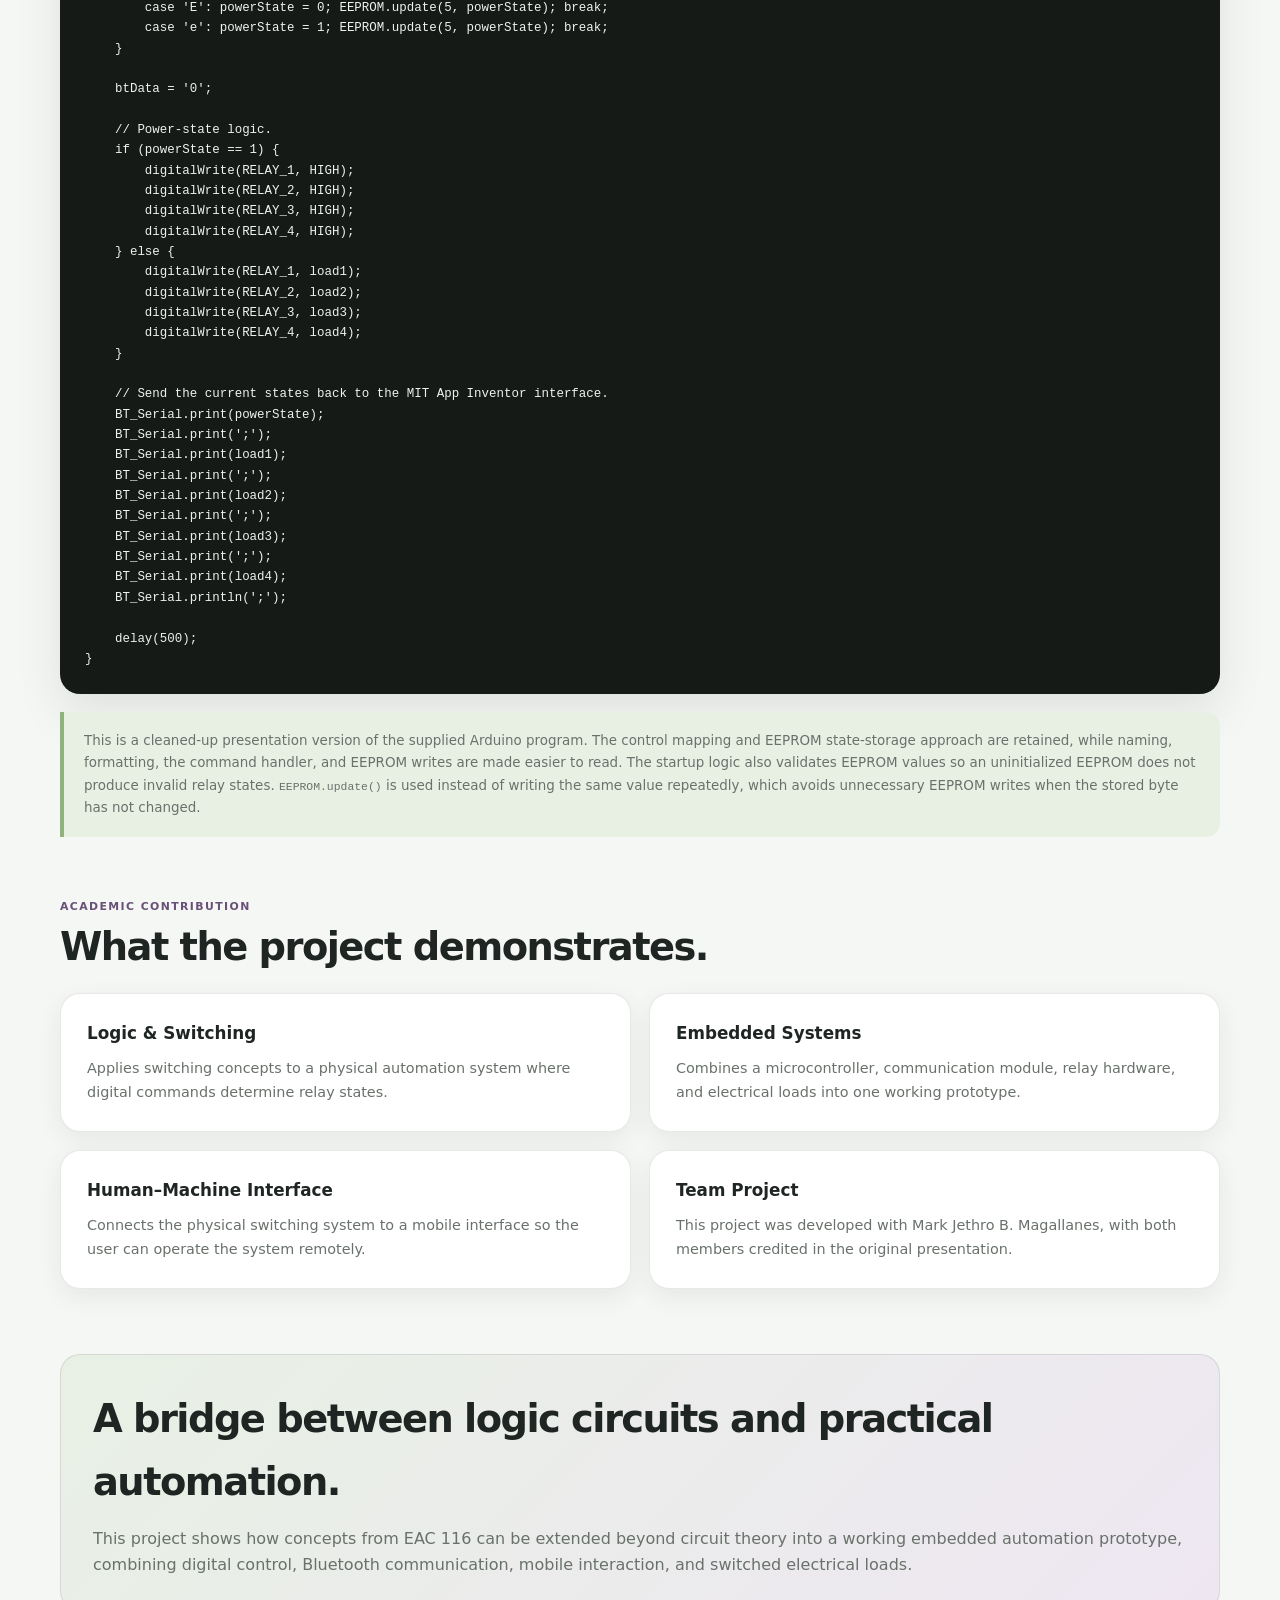
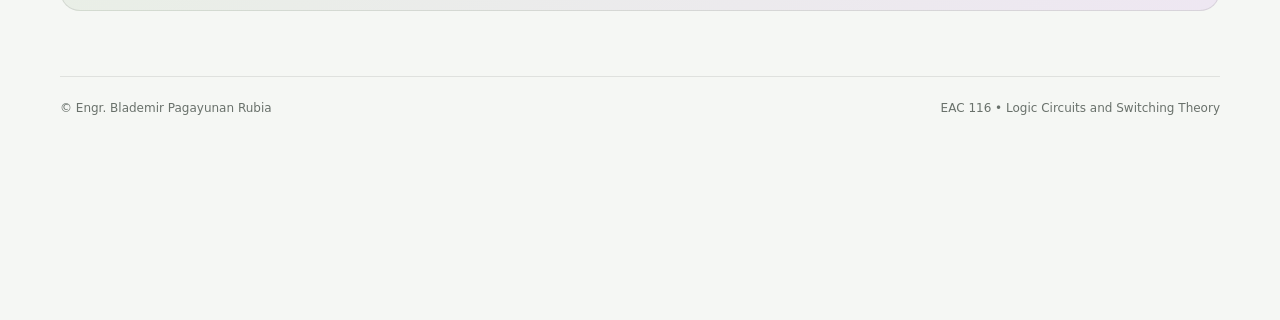
==== commit 49c91021: "Fix project header auto-hide script" ====
--- a/projects/logic-circuits-automation.html
+++ b/projects/logic-circuits-automation.html
@@ -10,41 +10,7 @@
     <title>Arduino Nano & HC-05 Home Automation | Engr. Blademir Pagayunan Rubia</title>
 
 
-        // Auto-hide the project header while scrolling down.
-        const pageHeader = document.querySelector(".topbar");
-        if (pageHeader) {
-            let lastScrollY = window.scrollY;
-            let scrollTicking = false;
-            const scrollThreshold = 8;
-            const revealAt = 80;
-
-            function updateHeaderVisibility() {
-                const currentScrollY = window.scrollY;
-
-                if (currentScrollY <= revealAt) {
-                    pageHeader.classList.remove("header-hidden");
-                } else if (Math.abs(currentScrollY - lastScrollY) >= scrollThreshold) {
-                    if (currentScrollY > lastScrollY) {
-                        pageHeader.classList.add("header-hidden");
-                    } else {
-                        pageHeader.classList.remove("header-hidden");
-                    }
-
-                    lastScrollY = currentScrollY;
-                }
-
-                scrollTicking = false;
-            }
-
-            window.addEventListener("scroll", () => {
-                if (!scrollTicking) {
-                    window.requestAnimationFrame(updateHeaderVisibility);
-                    scrollTicking = true;
-                }
-            }, { passive: true });
-        }
-
-    <script>
+<script>
         try {
             if (localStorage.getItem("blademirPortfolioTheme") === "dark") {
                 document.documentElement.setAttribute("data-theme", "dark");
@@ -72,7 +38,7 @@
             font-family:Inter,ui-sans-serif,system-ui,-apple-system,BlinkMacSystemFont,"Segoe UI",sans-serif;line-height:1.65}
         a{color:inherit}
         .topbar{position:sticky;top:0;z-index:10;border-bottom:1px solid var(--border);
-            background:color-mix(in srgb,var(--white) 88%,transparent);backdrop-filter:blur(14px)
+            background:color-mix(in srgb,var(--white) 88%,transparent);backdrop-filter:blur(14px);
             transition: transform 220ms ease;
             will-change: transform;
         }
@@ -523,6 +489,43 @@
     try { dark = localStorage.getItem("blademirPortfolioTheme") === "dark"; } catch (error) {}
     setTheme(dark);
     toggle.addEventListener("click", () => setTheme(!document.documentElement.hasAttribute("data-theme") || document.documentElement.getAttribute("data-theme") !== "dark"));
-</script>
+
+        /* Auto-hide the project header while scrolling down. */
+        const pageHeader = document.querySelector(".topbar");
+
+        if (pageHeader) {
+            let lastScrollY = window.scrollY;
+            let scrollTicking = false;
+            const scrollThreshold = 8;
+            const revealAt = 80;
+
+            function updateHeaderVisibility() {
+                const currentScrollY = window.scrollY;
+                const headerHasFocus = pageHeader.contains(document.activeElement);
+
+                if (headerHasFocus || currentScrollY <= revealAt) {
+                    pageHeader.classList.remove("header-hidden");
+                } else if (Math.abs(currentScrollY - lastScrollY) >= scrollThreshold) {
+                    if (currentScrollY > lastScrollY) {
+                        pageHeader.classList.add("header-hidden");
+                    } else {
+                        pageHeader.classList.remove("header-hidden");
+                    }
+
+                    lastScrollY = currentScrollY;
+                }
+
+                scrollTicking = false;
+            }
+
+            window.addEventListener("scroll", () => {
+                if (!scrollTicking) {
+                    window.requestAnimationFrame(updateHeaderVisibility);
+                    scrollTicking = true;
+                }
+            }, { passive: true });
+        }
+
+    </script>
 </body>
 </html>
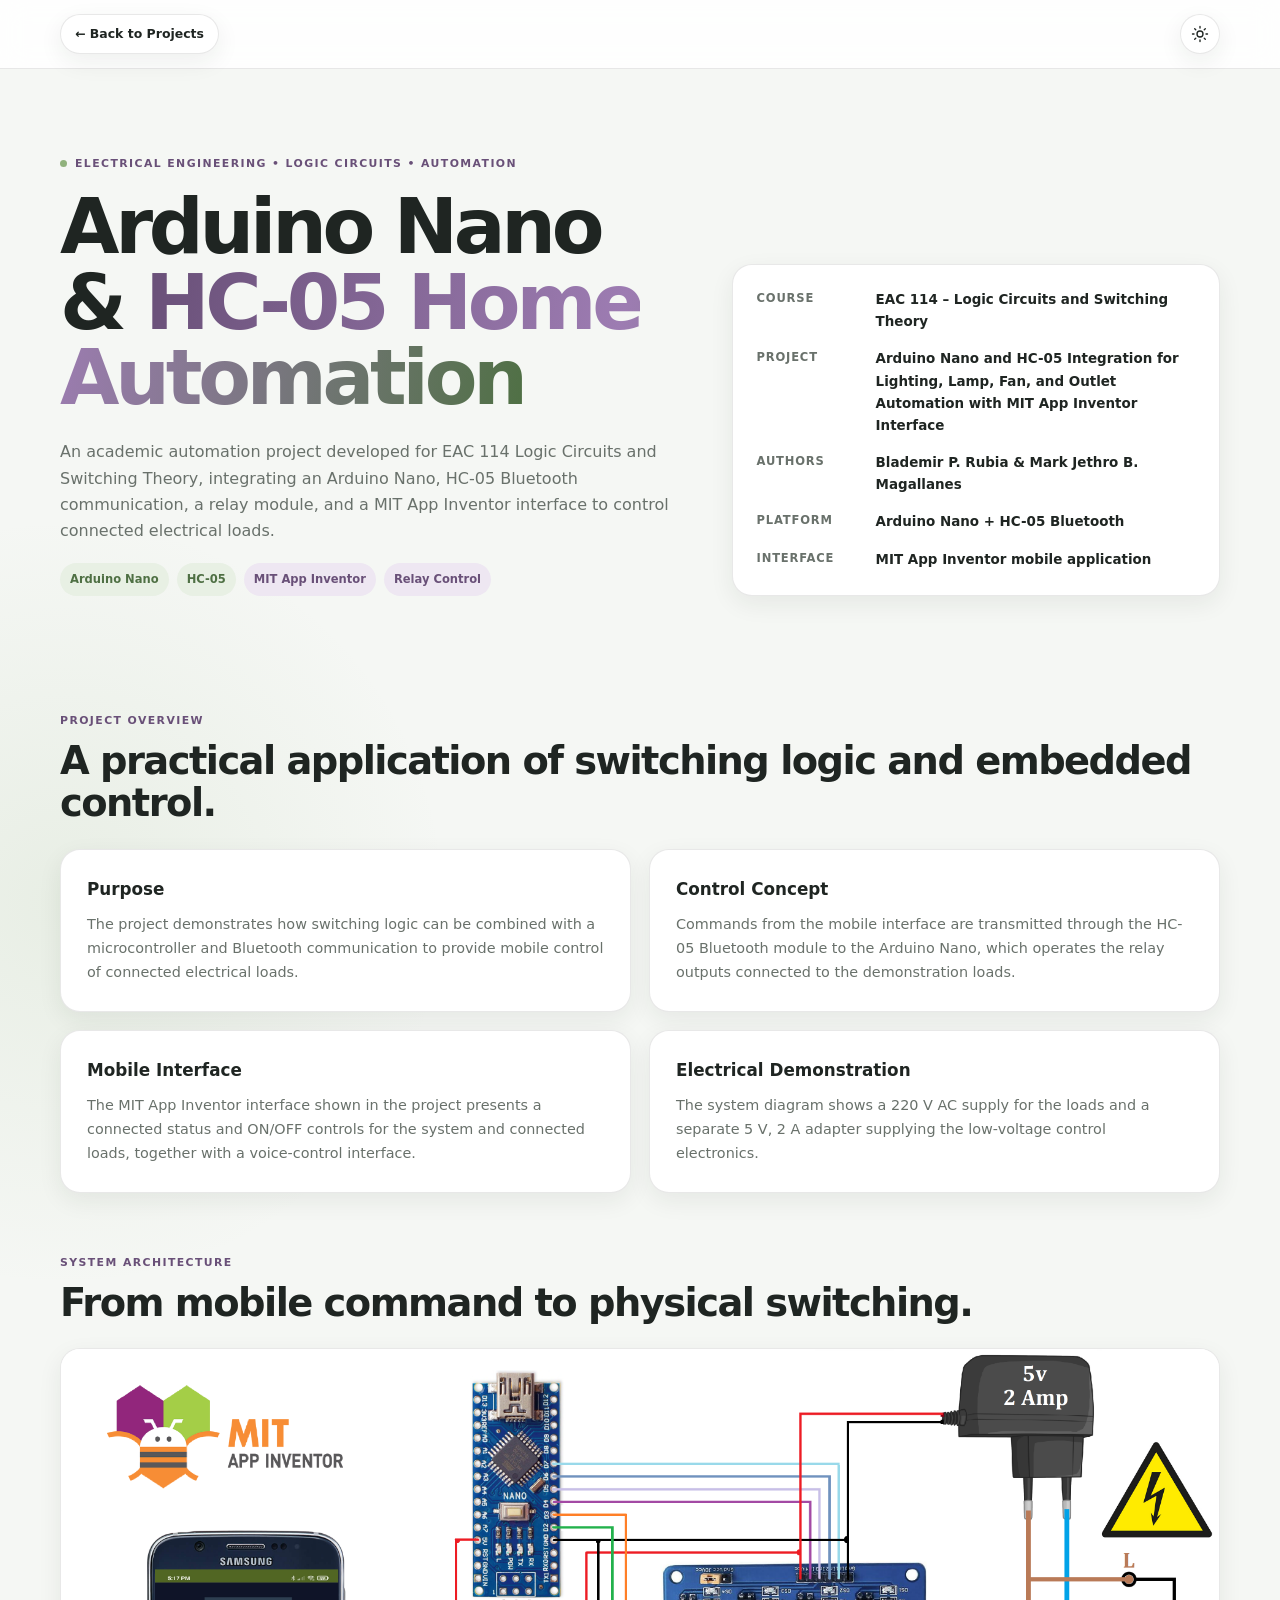
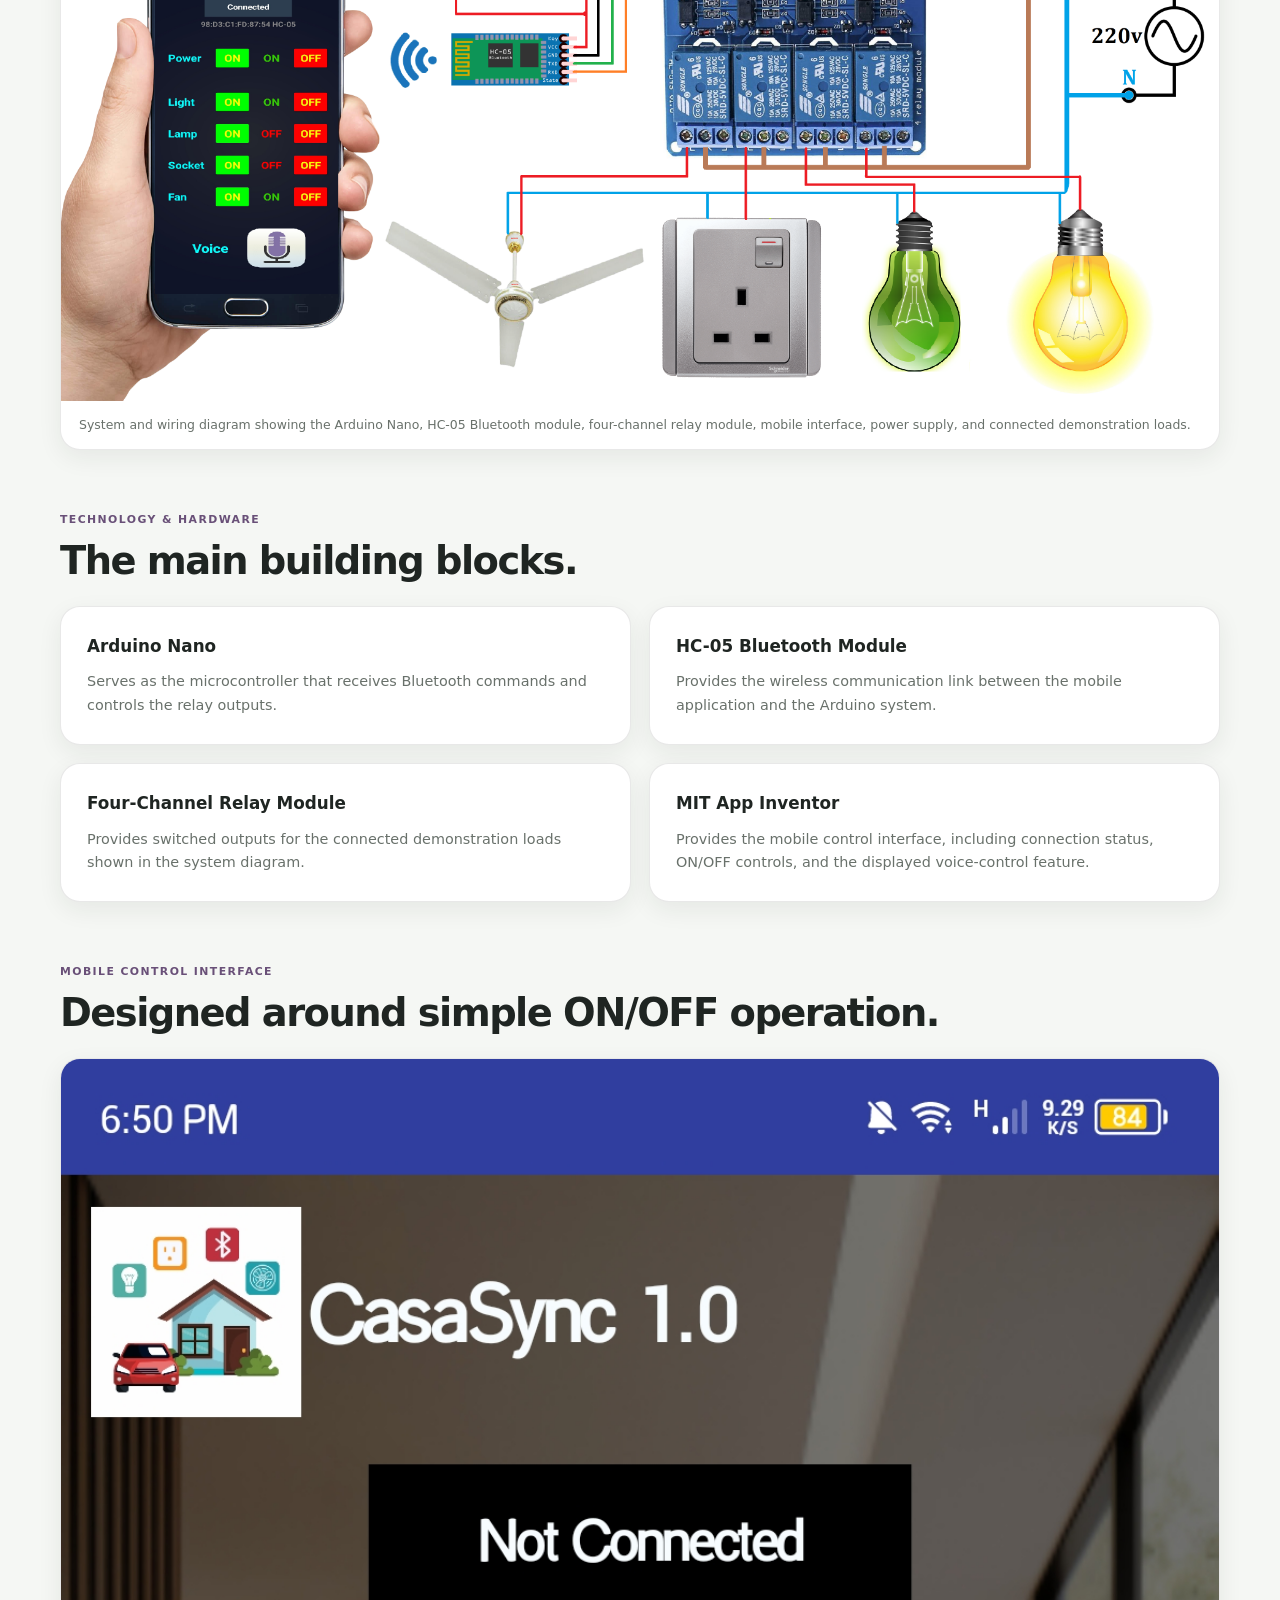
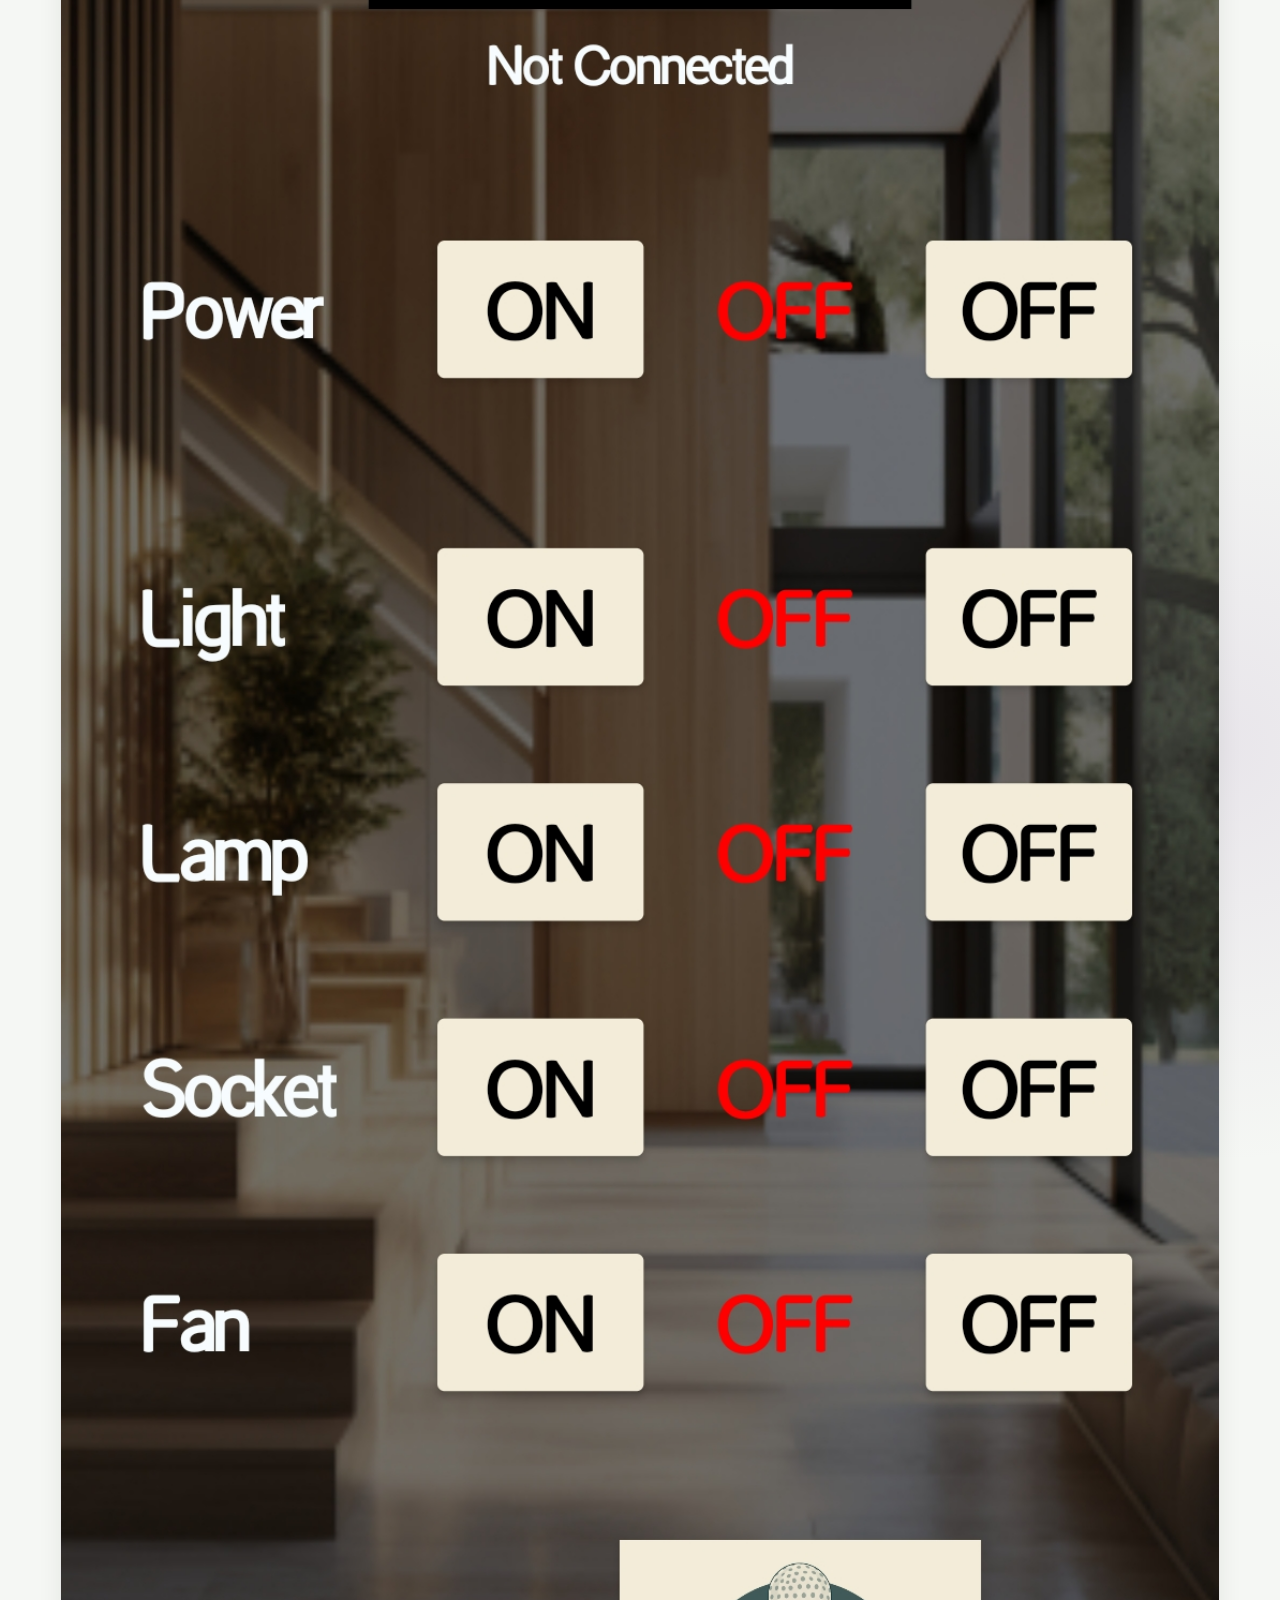
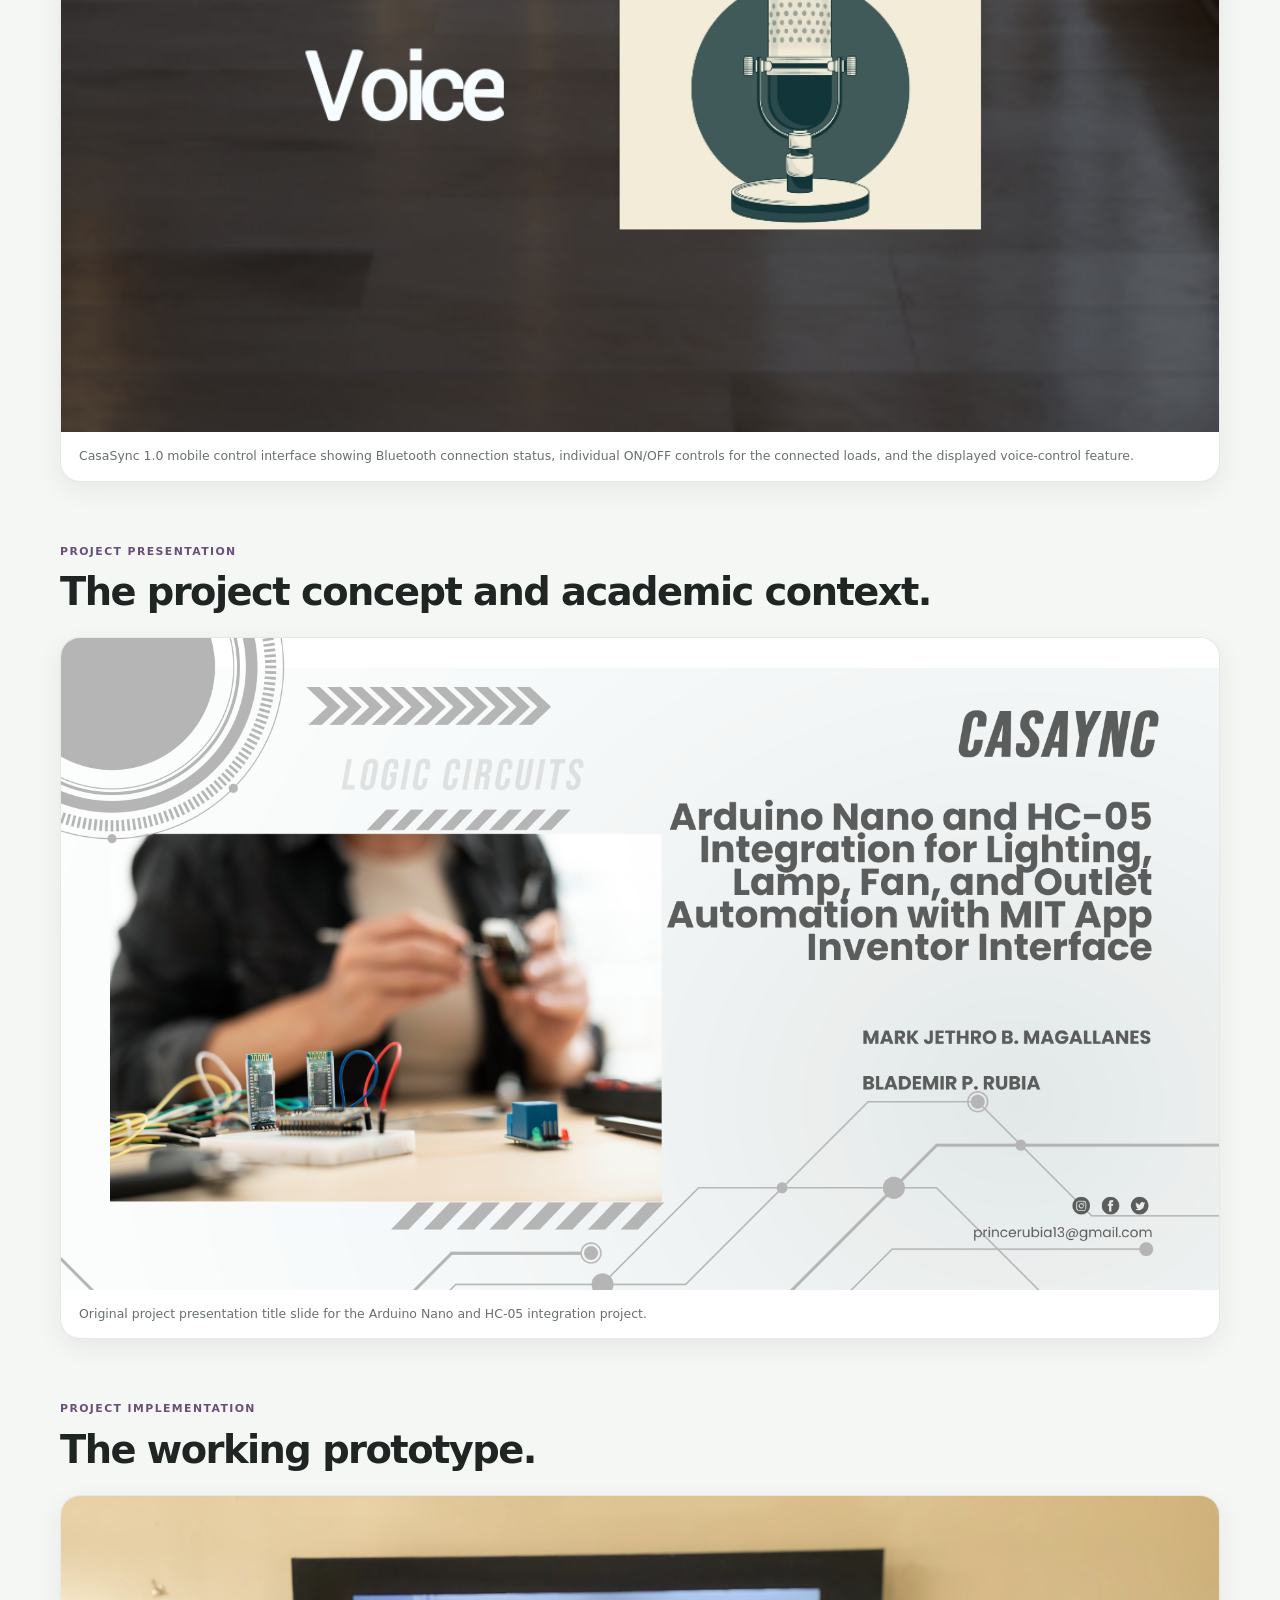
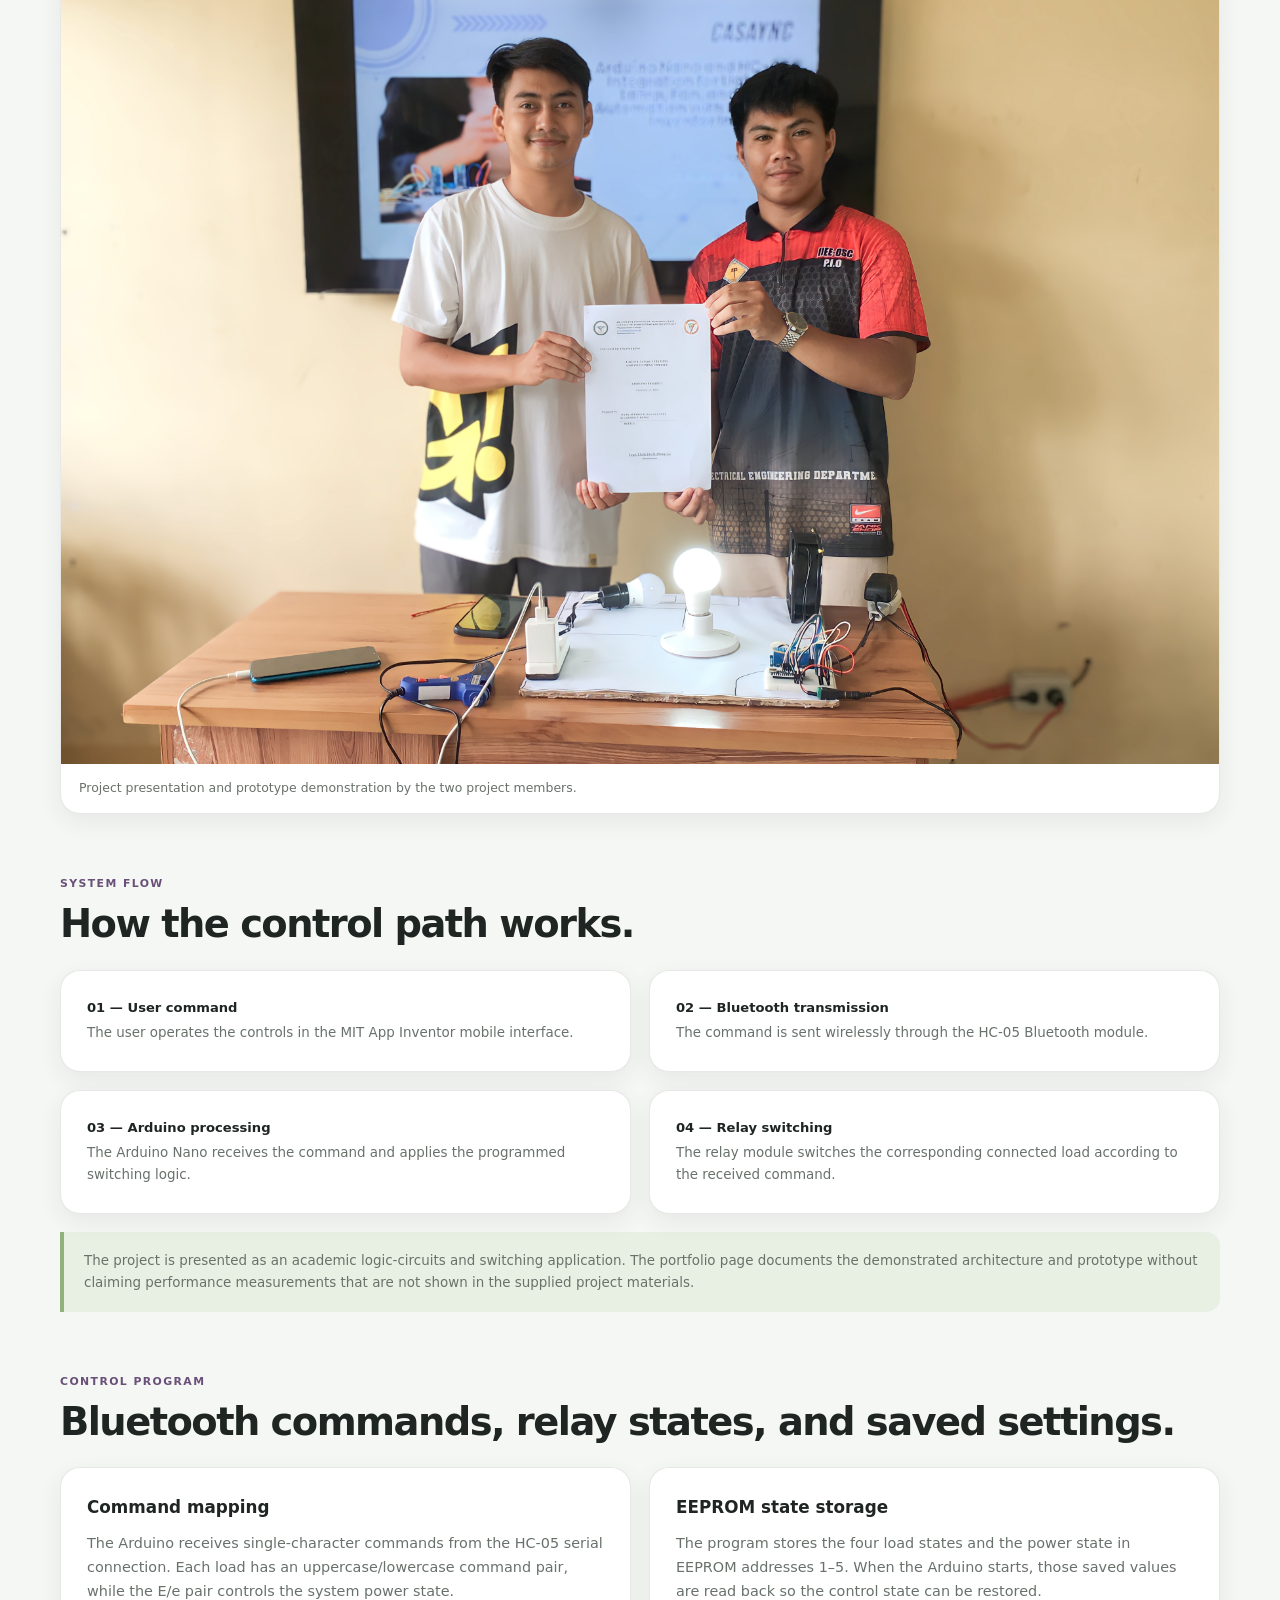
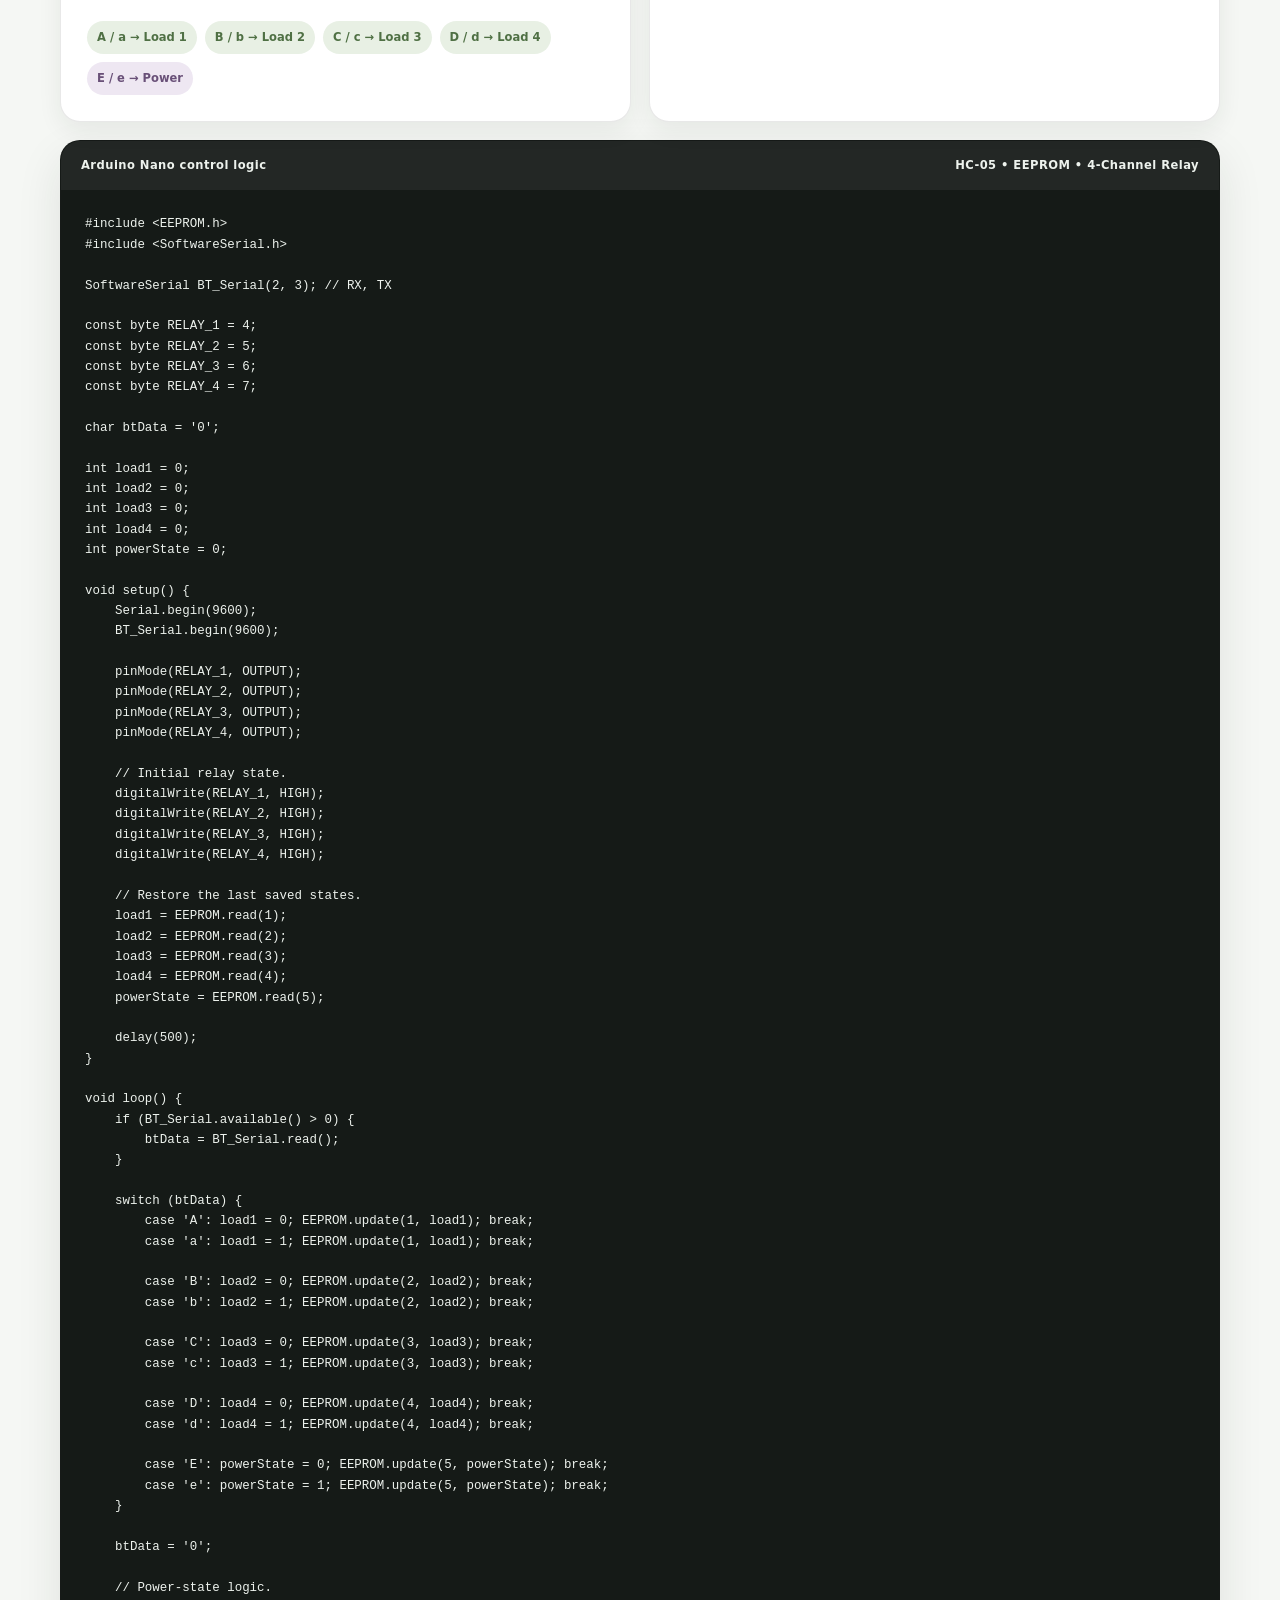
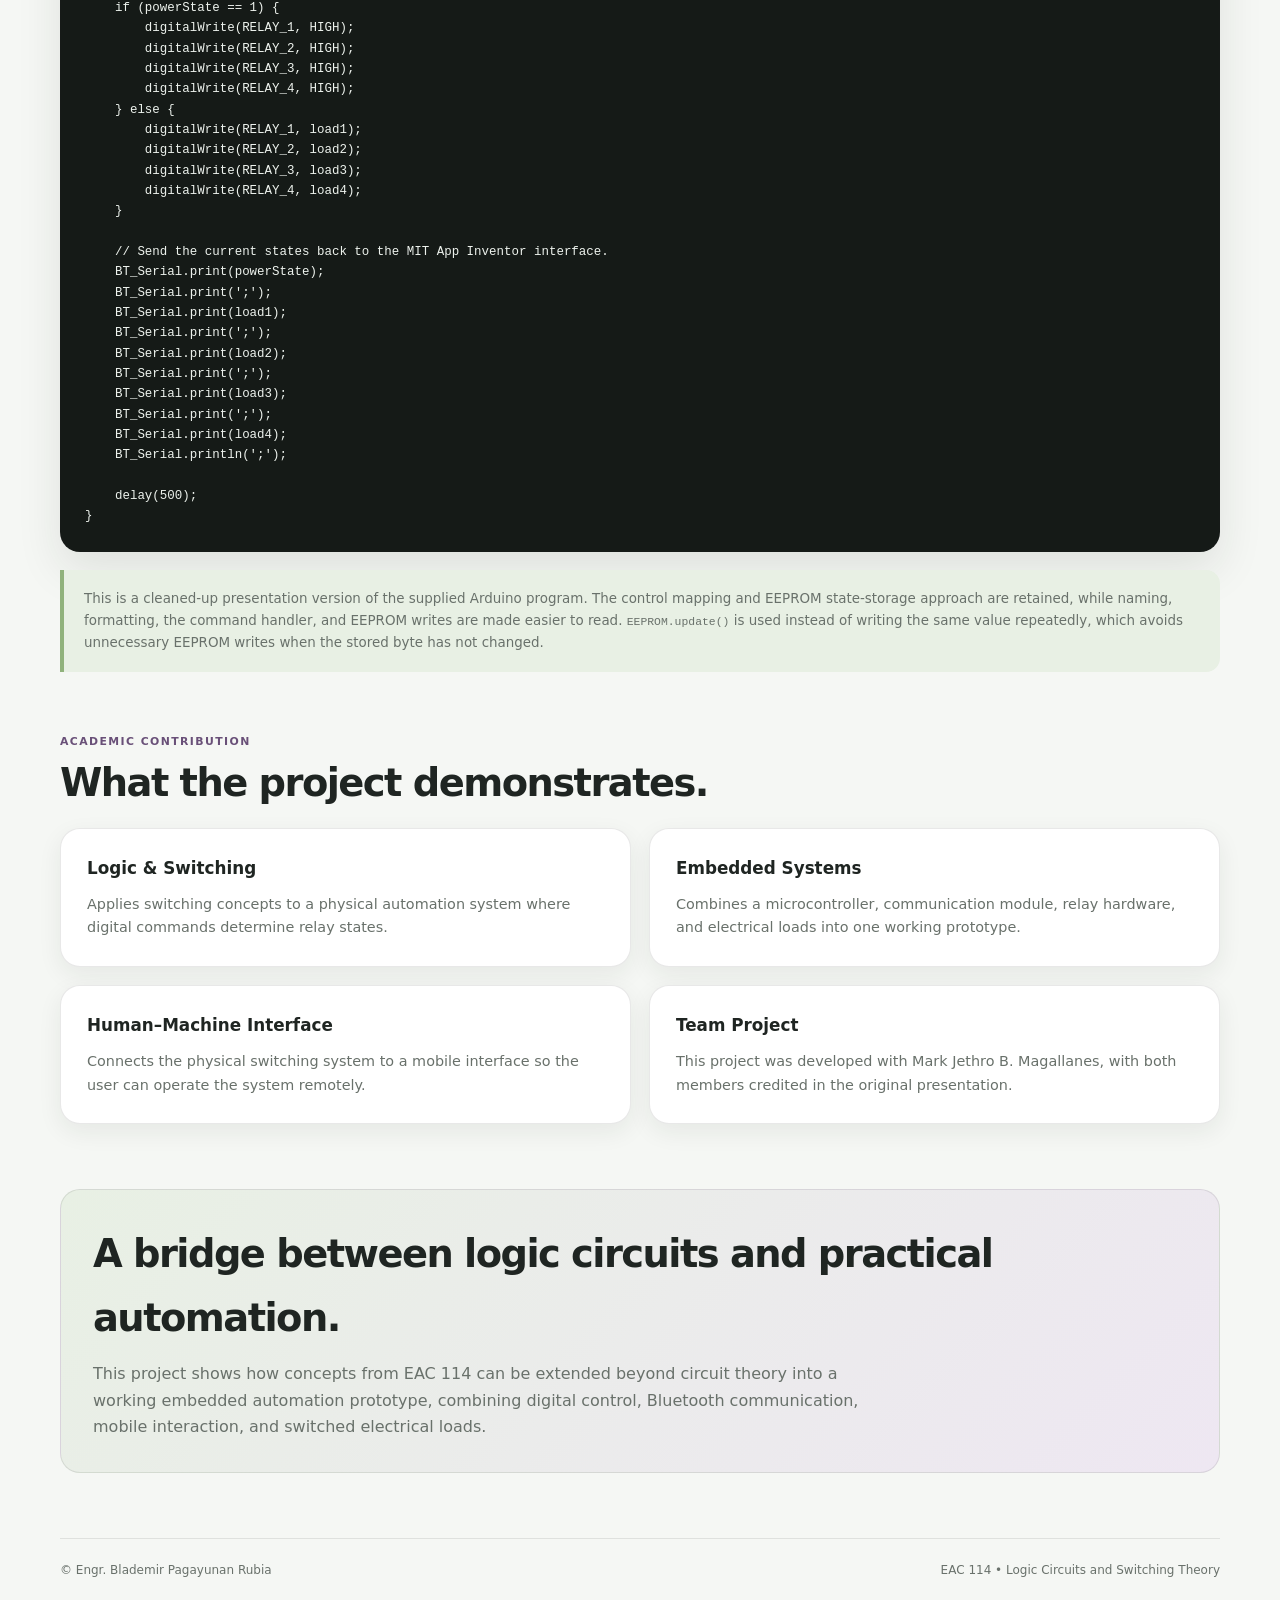
==== commit 4b705b8a: "Update course references from EAC 116 to EAC 114" ====
--- a/projects/logic-circuits-automation.html
+++ b/projects/logic-circuits-automation.html
@@ -3,14 +3,13 @@
 <head>
     <meta charset="UTF-8">
     <meta name="viewport" content="width=device-width, initial-scale=1.0">
-    <meta name="description" content="Arduino Nano and HC-05 home automation project by Blademir P. Rubia and Mark Jethro B. Magallanes for EAC 116 Logic Circuits and Switching Theory.">
+    <meta name="description" content="Arduino Nano and HC-05 home automation project by Blademir P. Rubia and Mark Jethro B. Magallanes for EAC 114 Logic Circuits and Switching Theory.">
     <meta name="author" content="Blademir P. Rubia and Mark Jethro B. Magallanes">
     <meta name="theme-color" content="#90b27c">
-    <link rel="icon" href="/images/favicon.svg" type="image/svg+xml">
+    <link rel="icon" href="../images/favicon.svg" type="image/svg+xml">
     <title>Arduino Nano & HC-05 Home Automation | Engr. Blademir Pagayunan Rubia</title>
 
-
-<script>
+    <script>
         try {
             if (localStorage.getItem("blademirPortfolioTheme") === "dark") {
                 document.documentElement.setAttribute("data-theme", "dark");
@@ -38,10 +37,7 @@
             font-family:Inter,ui-sans-serif,system-ui,-apple-system,BlinkMacSystemFont,"Segoe UI",sans-serif;line-height:1.65}
         a{color:inherit}
         .topbar{position:sticky;top:0;z-index:10;border-bottom:1px solid var(--border);
-            background:color-mix(in srgb,var(--white) 88%,transparent);backdrop-filter:blur(14px);
-            transition: transform 220ms ease;
-            will-change: transform;
-        }
+            background:color-mix(in srgb,var(--white) 88%,transparent);backdrop-filter:blur(14px)}
         .topbar-inner{width:min(1160px,92%);min-height:68px;margin:auto;display:flex;align-items:center;justify-content:space-between;gap:20px}
         .back-link,.theme-toggle{border:1px solid var(--border);border-radius:999px;background:var(--white);box-shadow:var(--shadow-sm);font-size:.78rem;font-weight:800}
         .back-link{padding:9px 14px;text-decoration:none}.back-link:hover{color:var(--purple-dark)}
@@ -77,7 +73,7 @@
         .workflow-card span{display:block;color:var(--muted);font-size:.84rem}
         .note{margin-top:18px;padding:18px 20px;border-left:4px solid var(--green);border-radius:0 14px 14px 0;background:var(--green-pale);color:var(--muted);font-size:.84rem}
         .closing{margin-top:65px;padding:32px;border:1px solid var(--border);border-radius:var(--radius);background:linear-gradient(135deg,var(--green-pale),var(--purple-pale));}
-        .closing h2{font-size:clamp(1.7rem,3vw,2.5rem);letter-spacing:-.04em}.closing p{max-width:none;margin-top:12px;color:var(--muted)}
+        .closing h2{font-size:clamp(1.7rem,3vw,2.5rem);letter-spacing:-.04em}.closing p{max-width:800px;margin-top:12px;color:var(--muted)}
         footer{margin-top:65px;padding-top:22px;border-top:1px solid var(--border);display:flex;justify-content:space-between;gap:20px;color:var(--muted);font-size:.75rem}
         @media(max-width:800px){.hero{grid-template-columns:1fr;gap:28px}.overview-grid,.tech-grid,.workflow-grid,.gallery{grid-template-columns:1fr}.gallery .wide{grid-column:auto}main{padding-top:55px}}
         @media(max-width:520px){.topbar-inner{min-height:60px}.back-link{font-size:.72rem}main{width:min(100% - 28px,1160px);padding-bottom:65px}.hero{padding-bottom:35px}.project-meta div{grid-template-columns:90px 1fr;gap:10px}.info-card,.tech-card,.workflow-card,.contribution-card{padding:21px}footer{flex-direction:column}}
@@ -86,13 +82,7 @@
         pre{margin:0;padding:24px;overflow:auto;line-height:1.55}pre code{font-family:"SFMono-Regular",Consolas,"Liberation Mono",monospace;font-size:.78rem;color:#edf2ed;white-space:pre}
         .info-card code,.note code{font-family:"SFMono-Regular",Consolas,monospace;font-size:.85em}
         @media(max-width:520px){.code-header{flex-direction:column}.code-card pre{padding:17px}.code-card pre code{font-size:.68rem}}
-    
-        .topbar.header-hidden { transform: translateY(-100%); }
-
-        @media (prefers-reduced-motion: reduce) {
-            .topbar { transition: none; }
-        }
-</style>
+    </style>
 </head>
 
 <body>
@@ -109,7 +99,7 @@
             <span class="eyebrow"><span class="eyebrow-dot"></span>Electrical Engineering • Logic Circuits • Automation</span>
             <h1>Arduino Nano &amp; <span class="title-accent">HC-05 Home Automation</span></h1>
             <p class="intro">
-                An academic automation project developed for EAC 116 Logic Circuits and Switching Theory,
+                An academic automation project developed for EAC 114 Logic Circuits and Switching Theory,
                 integrating an Arduino Nano, HC-05 Bluetooth communication, a relay module, and a MIT App Inventor
                 interface to control connected electrical loads.
             </p>
@@ -123,7 +113,7 @@
 
         <aside class="project-meta">
             <dl>
-                <div><dt>Course</dt><dd>EAC 116 – Logic Circuits and Switching Theory</dd></div>
+                <div><dt>Course</dt><dd>EAC 114 – Logic Circuits and Switching Theory</dd></div>
                 <div><dt>Project</dt><dd>Arduino Nano and HC-05 Integration for Lighting, Lamp, Fan, and Outlet Automation with MIT App Inventor Interface</dd></div>
                 <div><dt>Authors</dt><dd>Blademir P. Rubia &amp; Mark Jethro B. Magallanes</dd></div>
                 <div><dt>Platform</dt><dd>Arduino Nano + HC-05 Bluetooth</dd></div>
@@ -175,10 +165,8 @@
             <h2>From mobile command to physical switching.</h2>
         </div>
         <figure class="figure-card">
-            <img src="/images/projects/logic-circuits/logic-circuits-system-diagram.jpg"
-                 loading="lazy"
-                 decoding="async"
-                 alt="System diagram showing a mobile MIT App Inventor interface, HC-05 Bluetooth module, Arduino Nano, four-channel relay module, 5 V power supply, and connected electrical loads." decoding="async">
+            <img src="../images/projects/logic-circuits/logic-circuits-system-diagram.jpg"
+                 alt="System diagram showing a mobile MIT App Inventor interface, HC-05 Bluetooth module, Arduino Nano, four-channel relay module, 5 V power supply, and connected electrical loads.">
             <figcaption class="figure-caption">
                 System and wiring diagram showing the Arduino Nano, HC-05 Bluetooth module, four-channel relay module,
                 mobile interface, power supply, and connected demonstration loads.
@@ -217,10 +205,8 @@
             <h2>Designed around simple ON/OFF operation.</h2>
         </div>
         <figure class="figure-card">
-            <img src="/images/projects/logic-circuits/logic-circuits-mobile-interface.jpg"
-                 loading="lazy"
-                 decoding="async"
-                 alt="CasaSync 1.0 MIT App Inventor mobile interface showing Bluetooth connection status, ON and OFF controls for power, light, lamp, socket, and fan, plus a voice-control button." decoding="async">
+            <img src="../images/projects/logic-circuits/logic-circuits-mobile-interface.jpg"
+                 alt="CasaSync 1.0 MIT App Inventor mobile interface showing Bluetooth connection status, ON and OFF controls for power, light, lamp, socket, and fan, plus a voice-control button.">
             <figcaption class="figure-caption">
                 CasaSync 1.0 mobile control interface showing Bluetooth connection status, individual ON/OFF
                 controls for the connected loads, and the displayed voice-control feature.
@@ -234,10 +220,8 @@
             <h2>The project concept and academic context.</h2>
         </div>
         <figure class="figure-card">
-            <img src="/images/projects/logic-circuits/logic-circuits-title-slide.jpg"
-                 loading="lazy"
-                 decoding="async"
-                 alt="Project presentation title slide for the Arduino Nano and HC-05 integration project." decoding="async">
+            <img src="../images/projects/logic-circuits/logic-circuits-title-slide.jpg"
+                 alt="Project presentation title slide for the Arduino Nano and HC-05 integration project.">
             <figcaption class="figure-caption">
                 Original project presentation title slide for the Arduino Nano and HC-05 integration project.
             </figcaption>
@@ -250,10 +234,8 @@
             <h2>The working prototype.</h2>
         </div>
         <figure class="figure-card">
-            <img src="/images/projects/logic-circuits/logic-circuits-project-photo.jpg"
-                 loading="lazy"
-                 decoding="async"
-                 alt="Two student project members presenting the completed electrical automation prototype with lighting loads and control electronics." decoding="async">
+            <img src="../images/projects/logic-circuits/logic-circuits-project-photo.jpg"
+                 alt="Two student project members presenting the completed electrical automation prototype with lighting loads and control electronics.">
             <figcaption class="figure-caption">
                 Project presentation and prototype demonstration by the two project members.
             </figcaption>
@@ -355,13 +337,6 @@
     load3 = EEPROM.read(3);
     load4 = EEPROM.read(4);
     powerState = EEPROM.read(5);
-
-    // Use valid 0/1 states if EEPROM has not been initialized yet.
-    if (load1 > 1) load1 = 0;
-    if (load2 > 1) load2 = 0;
-    if (load3 > 1) load3 = 0;
-    if (load4 > 1) load4 = 0;
-    if (powerState > 1) powerState = 0;
 
     delay(500);
 }
@@ -422,9 +397,8 @@
         <div class="note">
             This is a cleaned-up presentation version of the supplied Arduino program. The control mapping and
             EEPROM state-storage approach are retained, while naming, formatting, the command handler, and EEPROM
-            writes are made easier to read. The startup logic also validates EEPROM values so an uninitialized
-            EEPROM does not produce invalid relay states. <code>EEPROM.update()</code> is used instead of writing
-            the same value repeatedly, which avoids unnecessary EEPROM writes when the stored byte has not changed.
+            writes are made easier to read. <code>EEPROM.update()</code> is used instead of writing the same value
+            repeatedly, which avoids unnecessary EEPROM writes when the stored byte has not changed.
         </div>
     </section>
 
@@ -456,7 +430,7 @@
     <section class="closing">
         <h2>A bridge between logic circuits and practical automation.</h2>
         <p>
-            This project shows how concepts from EAC 116 can be extended beyond circuit theory into a working
+            This project shows how concepts from EAC 114 can be extended beyond circuit theory into a working
             embedded automation prototype, combining digital control, Bluetooth communication, mobile interaction,
             and switched electrical loads.
         </p>
@@ -464,7 +438,7 @@
 
     <footer>
         <span>© Engr. Blademir Pagayunan Rubia</span>
-        <span>EAC 116 • Logic Circuits and Switching Theory</span>
+        <span>EAC 114 • Logic Circuits and Switching Theory</span>
     </footer>
 </main>
 
@@ -489,43 +463,6 @@
     try { dark = localStorage.getItem("blademirPortfolioTheme") === "dark"; } catch (error) {}
     setTheme(dark);
     toggle.addEventListener("click", () => setTheme(!document.documentElement.hasAttribute("data-theme") || document.documentElement.getAttribute("data-theme") !== "dark"));
-
-        /* Auto-hide the project header while scrolling down. */
-        const pageHeader = document.querySelector(".topbar");
-
-        if (pageHeader) {
-            let lastScrollY = window.scrollY;
-            let scrollTicking = false;
-            const scrollThreshold = 8;
-            const revealAt = 80;
-
-            function updateHeaderVisibility() {
-                const currentScrollY = window.scrollY;
-                const headerHasFocus = pageHeader.contains(document.activeElement);
-
-                if (headerHasFocus || currentScrollY <= revealAt) {
-                    pageHeader.classList.remove("header-hidden");
-                } else if (Math.abs(currentScrollY - lastScrollY) >= scrollThreshold) {
-                    if (currentScrollY > lastScrollY) {
-                        pageHeader.classList.add("header-hidden");
-                    } else {
-                        pageHeader.classList.remove("header-hidden");
-                    }
-
-                    lastScrollY = currentScrollY;
-                }
-
-                scrollTicking = false;
-            }
-
-            window.addEventListener("scroll", () => {
-                if (!scrollTicking) {
-                    window.requestAnimationFrame(updateHeaderVisibility);
-                    scrollTicking = true;
-                }
-            }, { passive: true });
-        }
-
-    </script>
+</script>
 </body>
-</html>+</html>
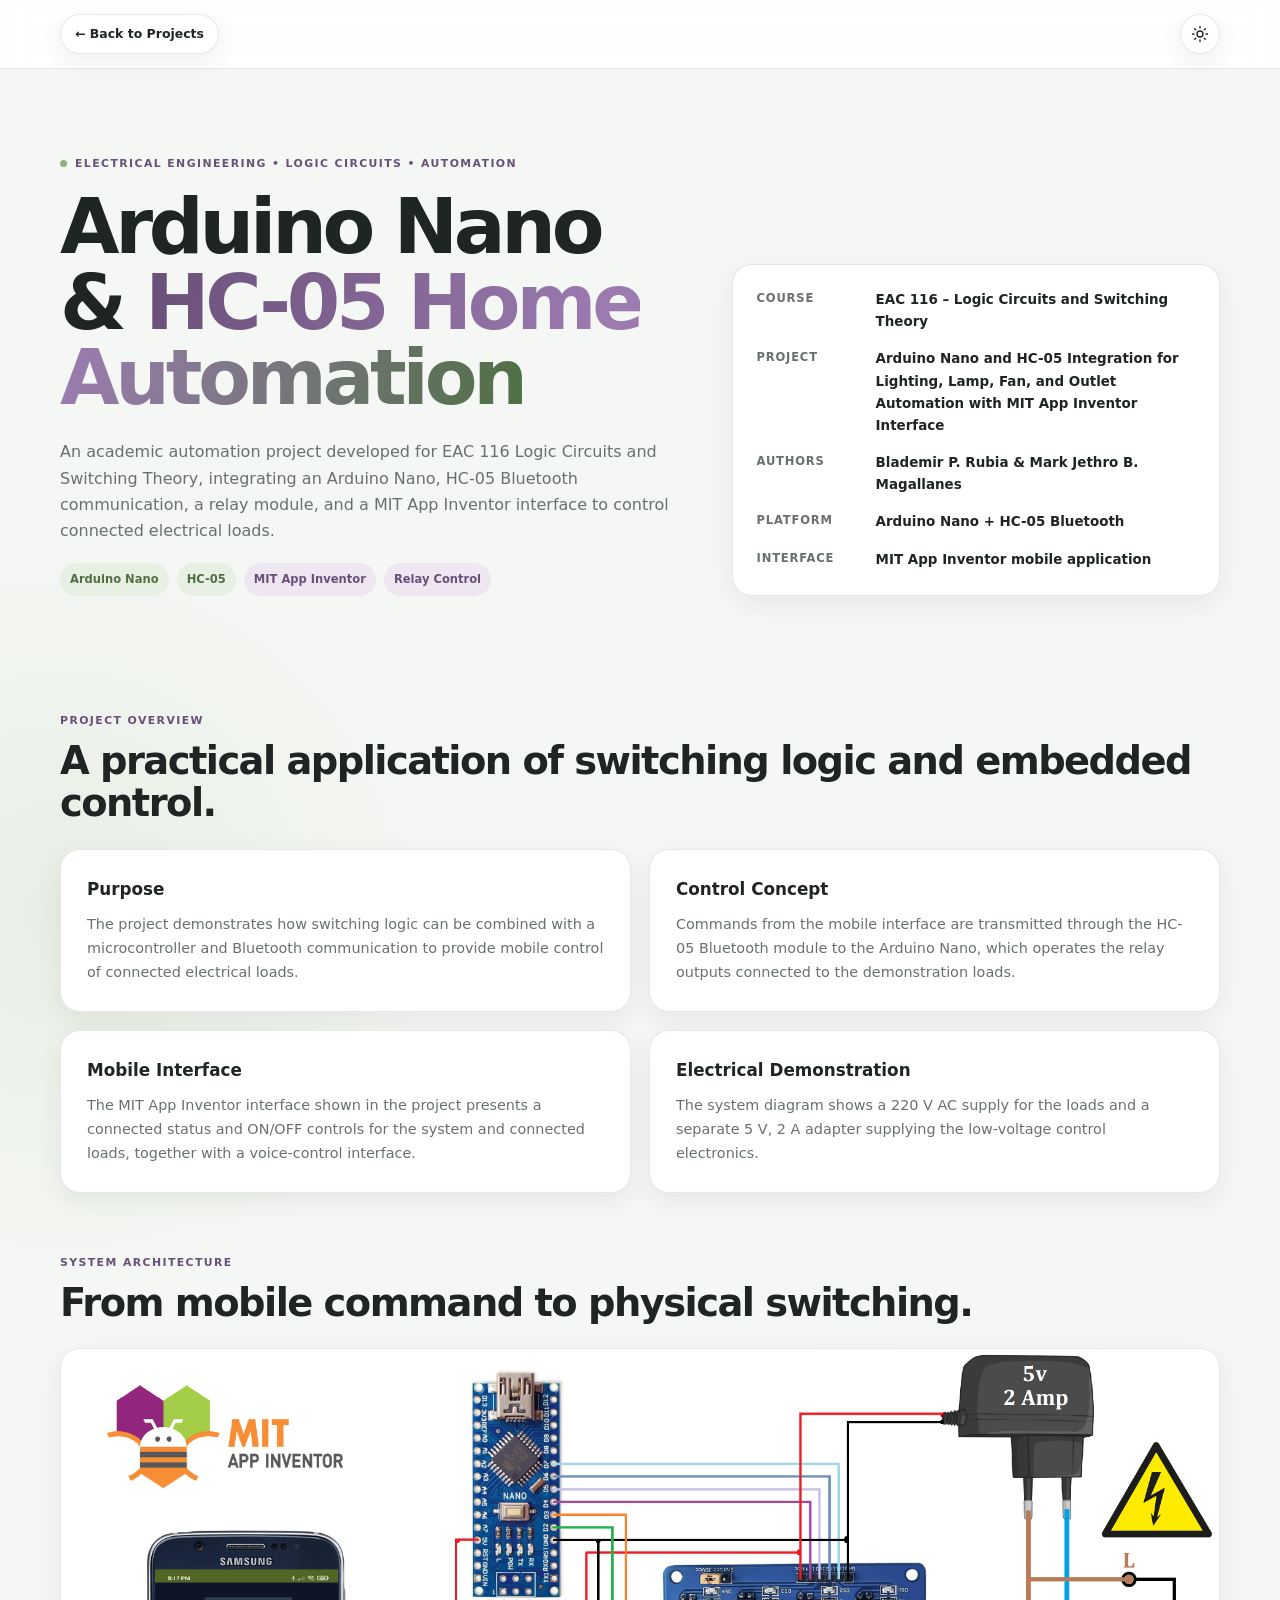
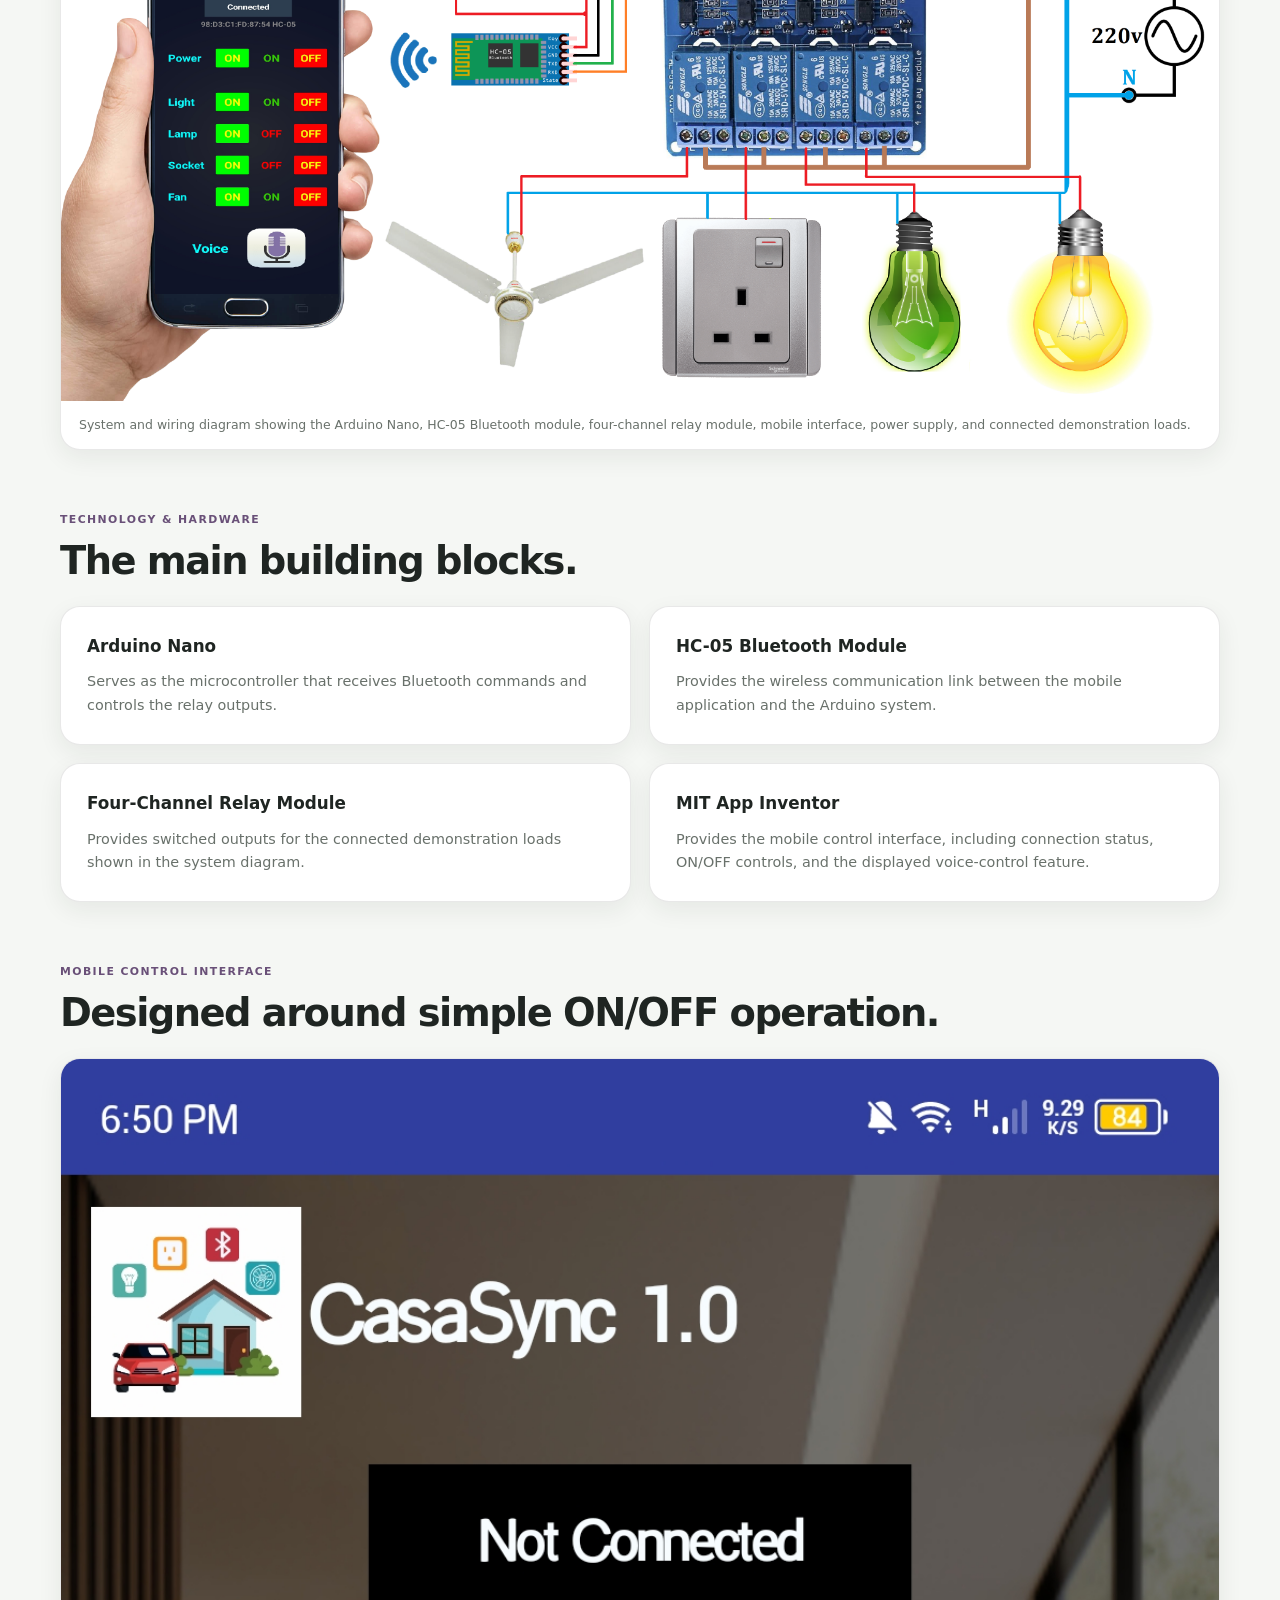
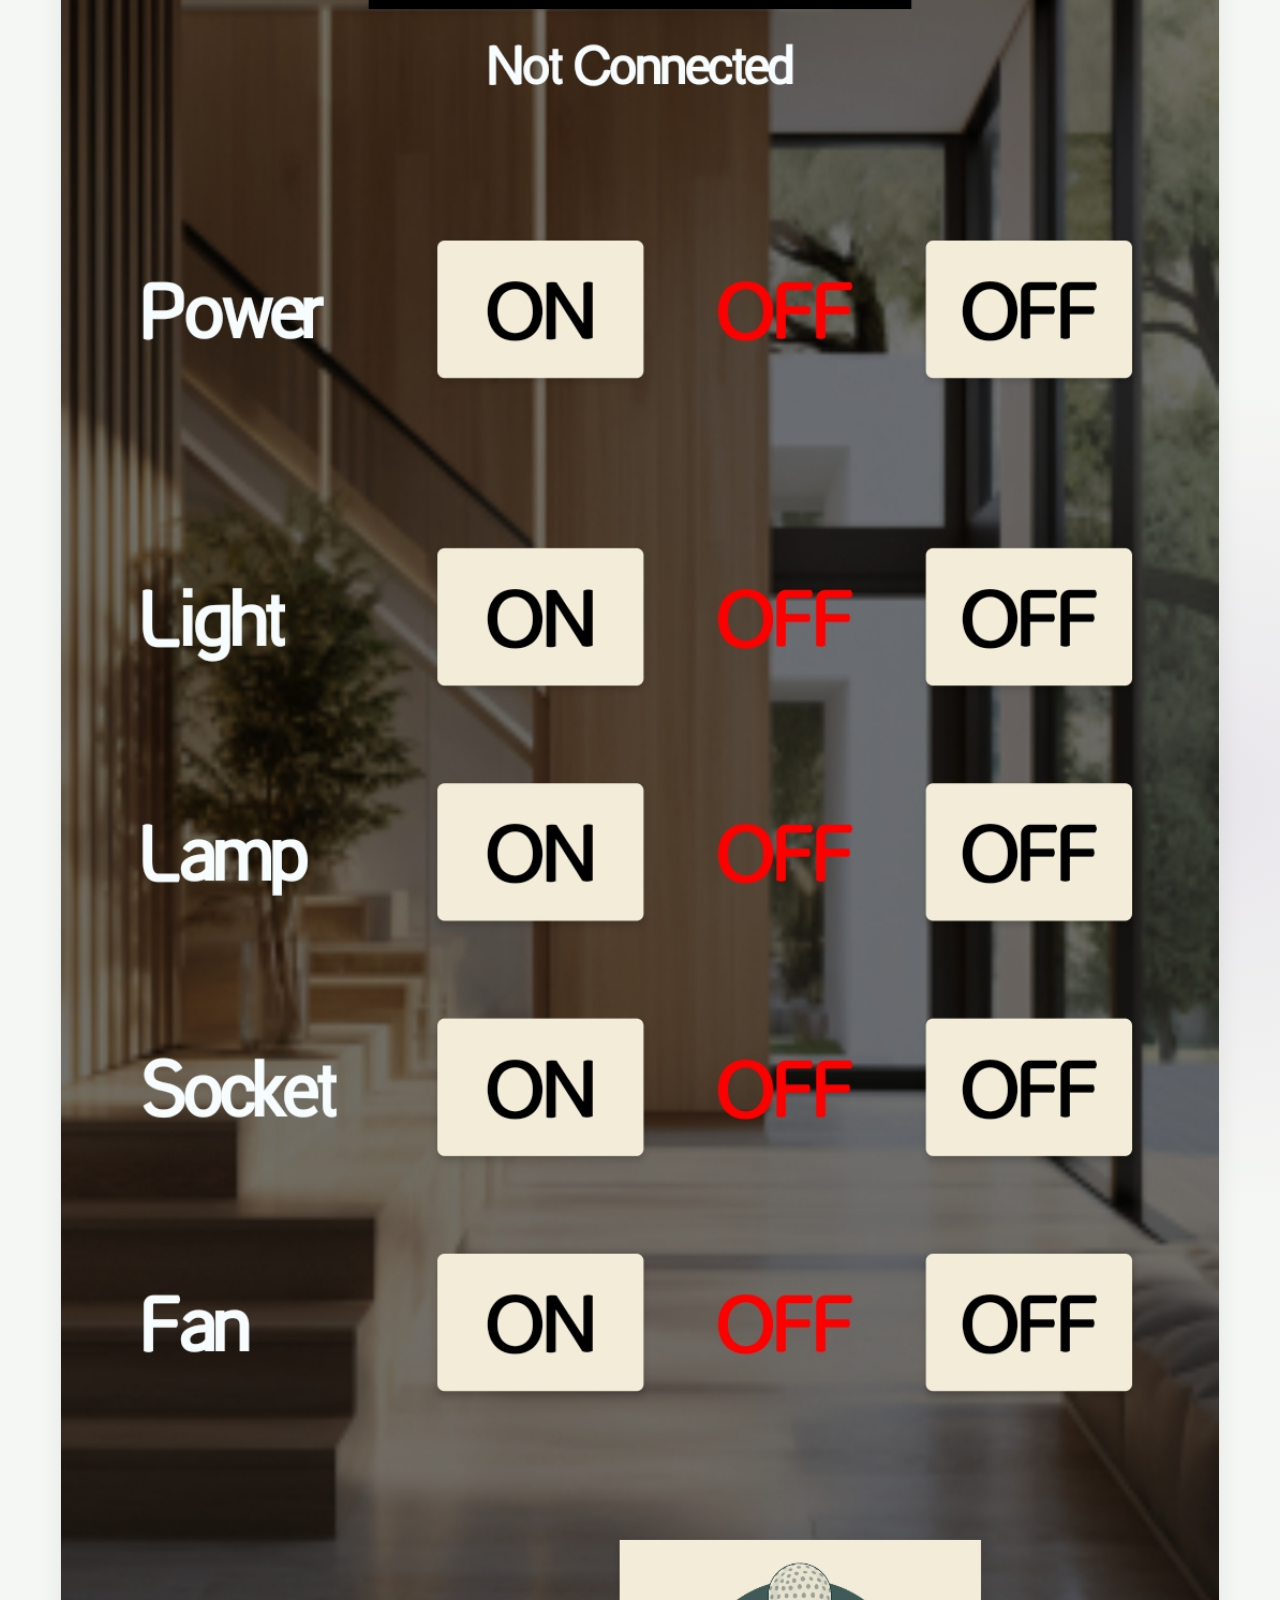
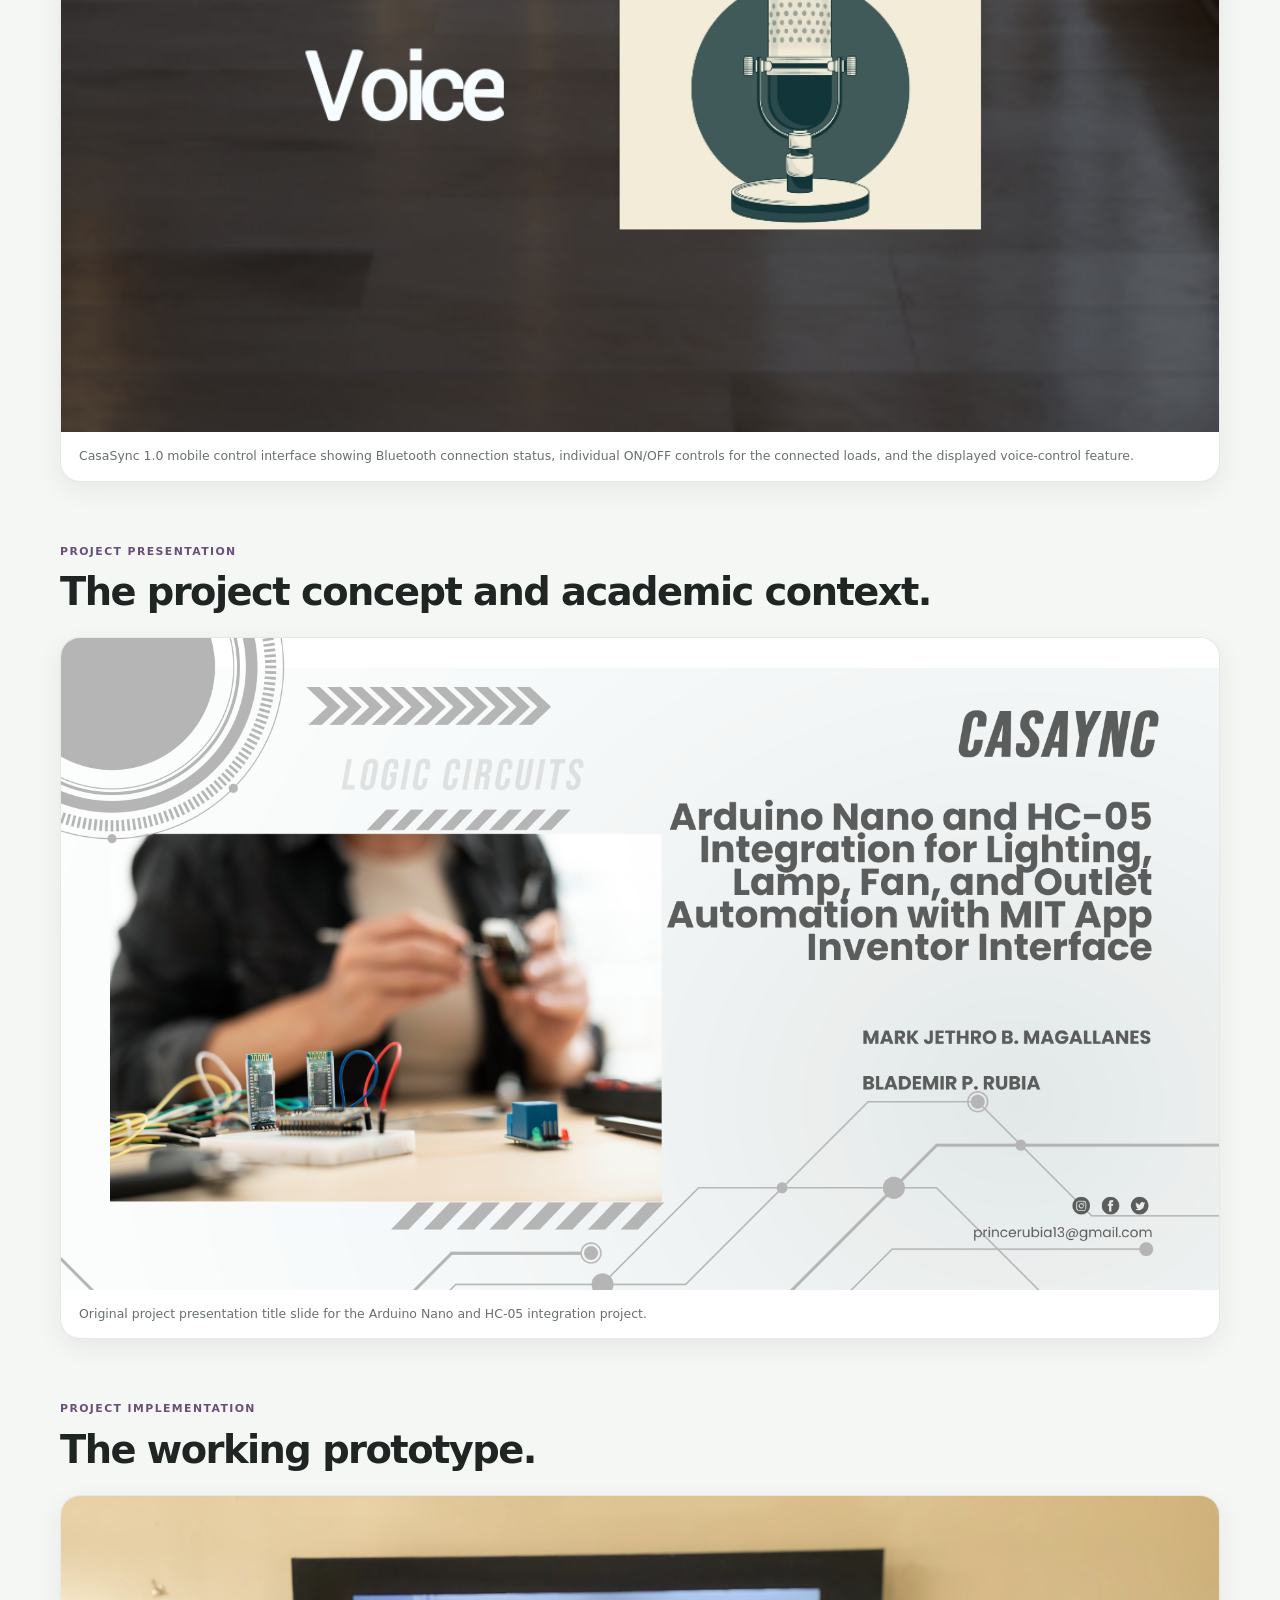
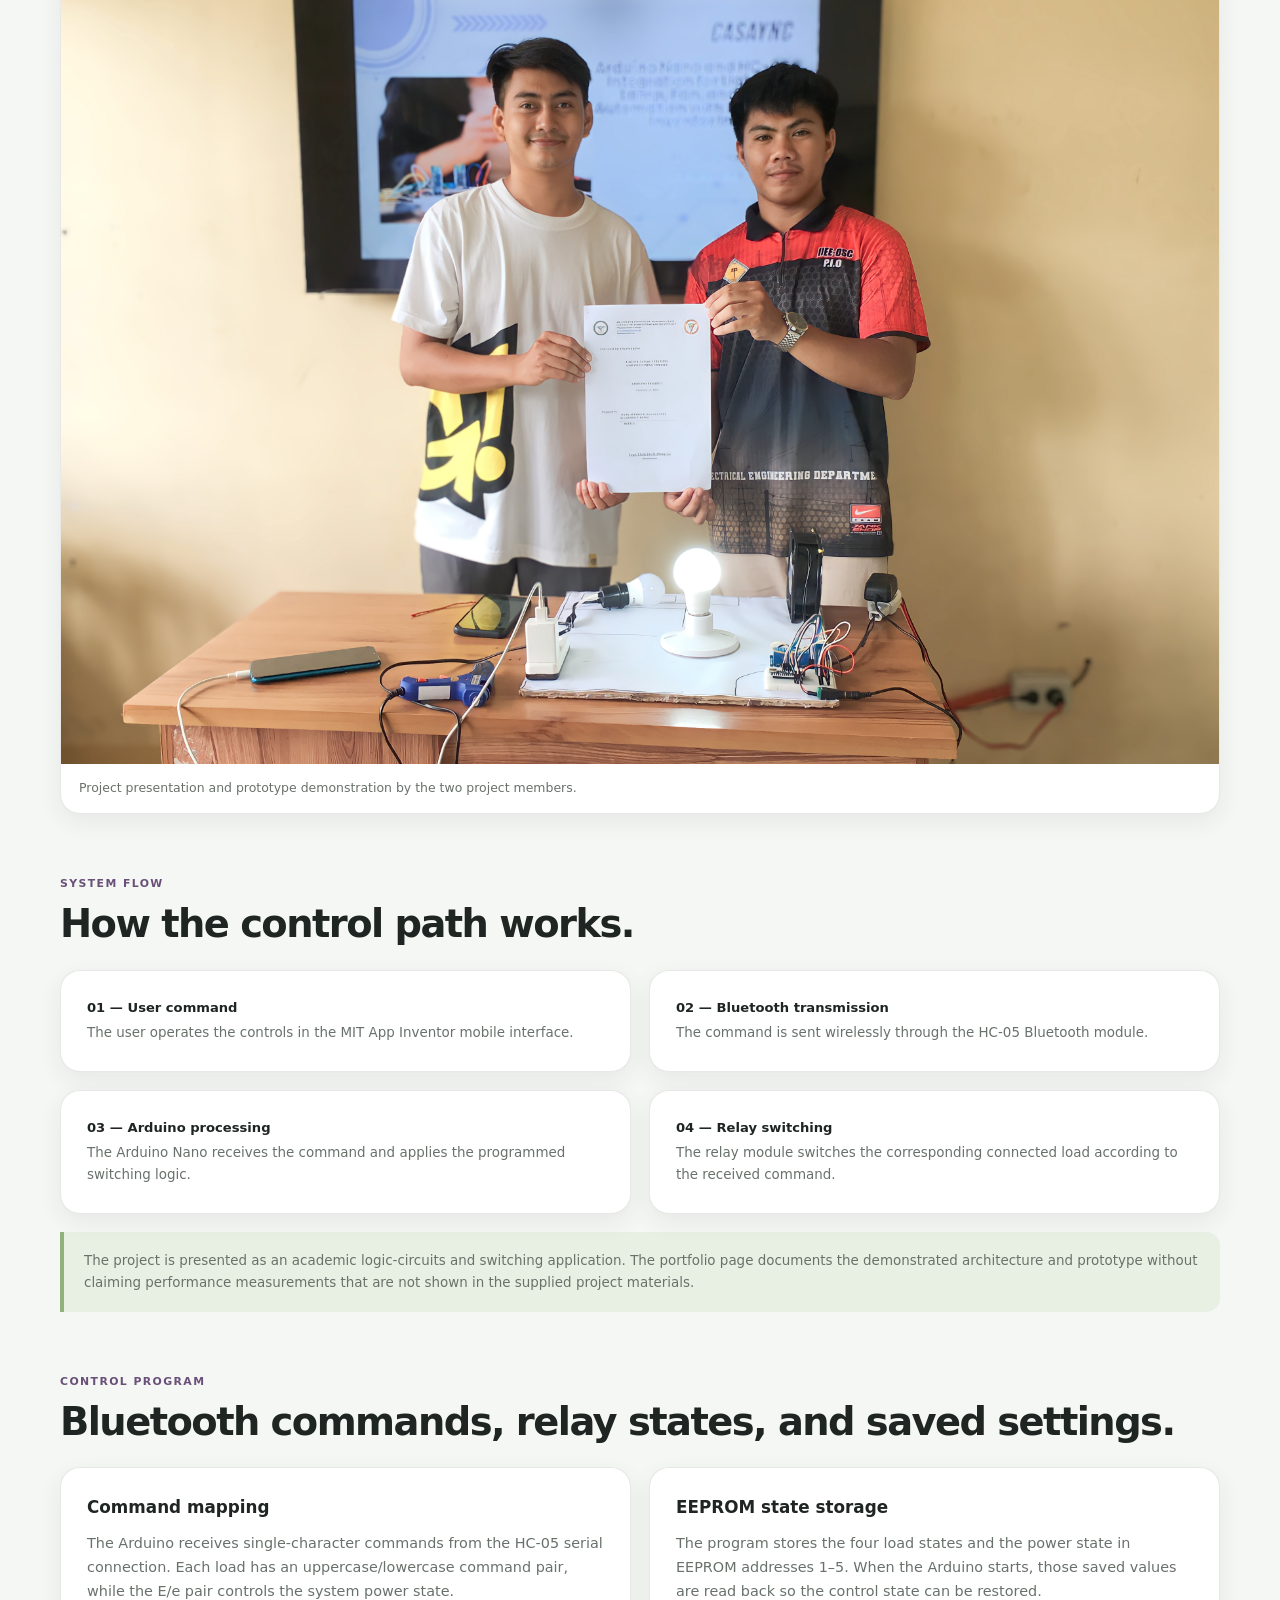
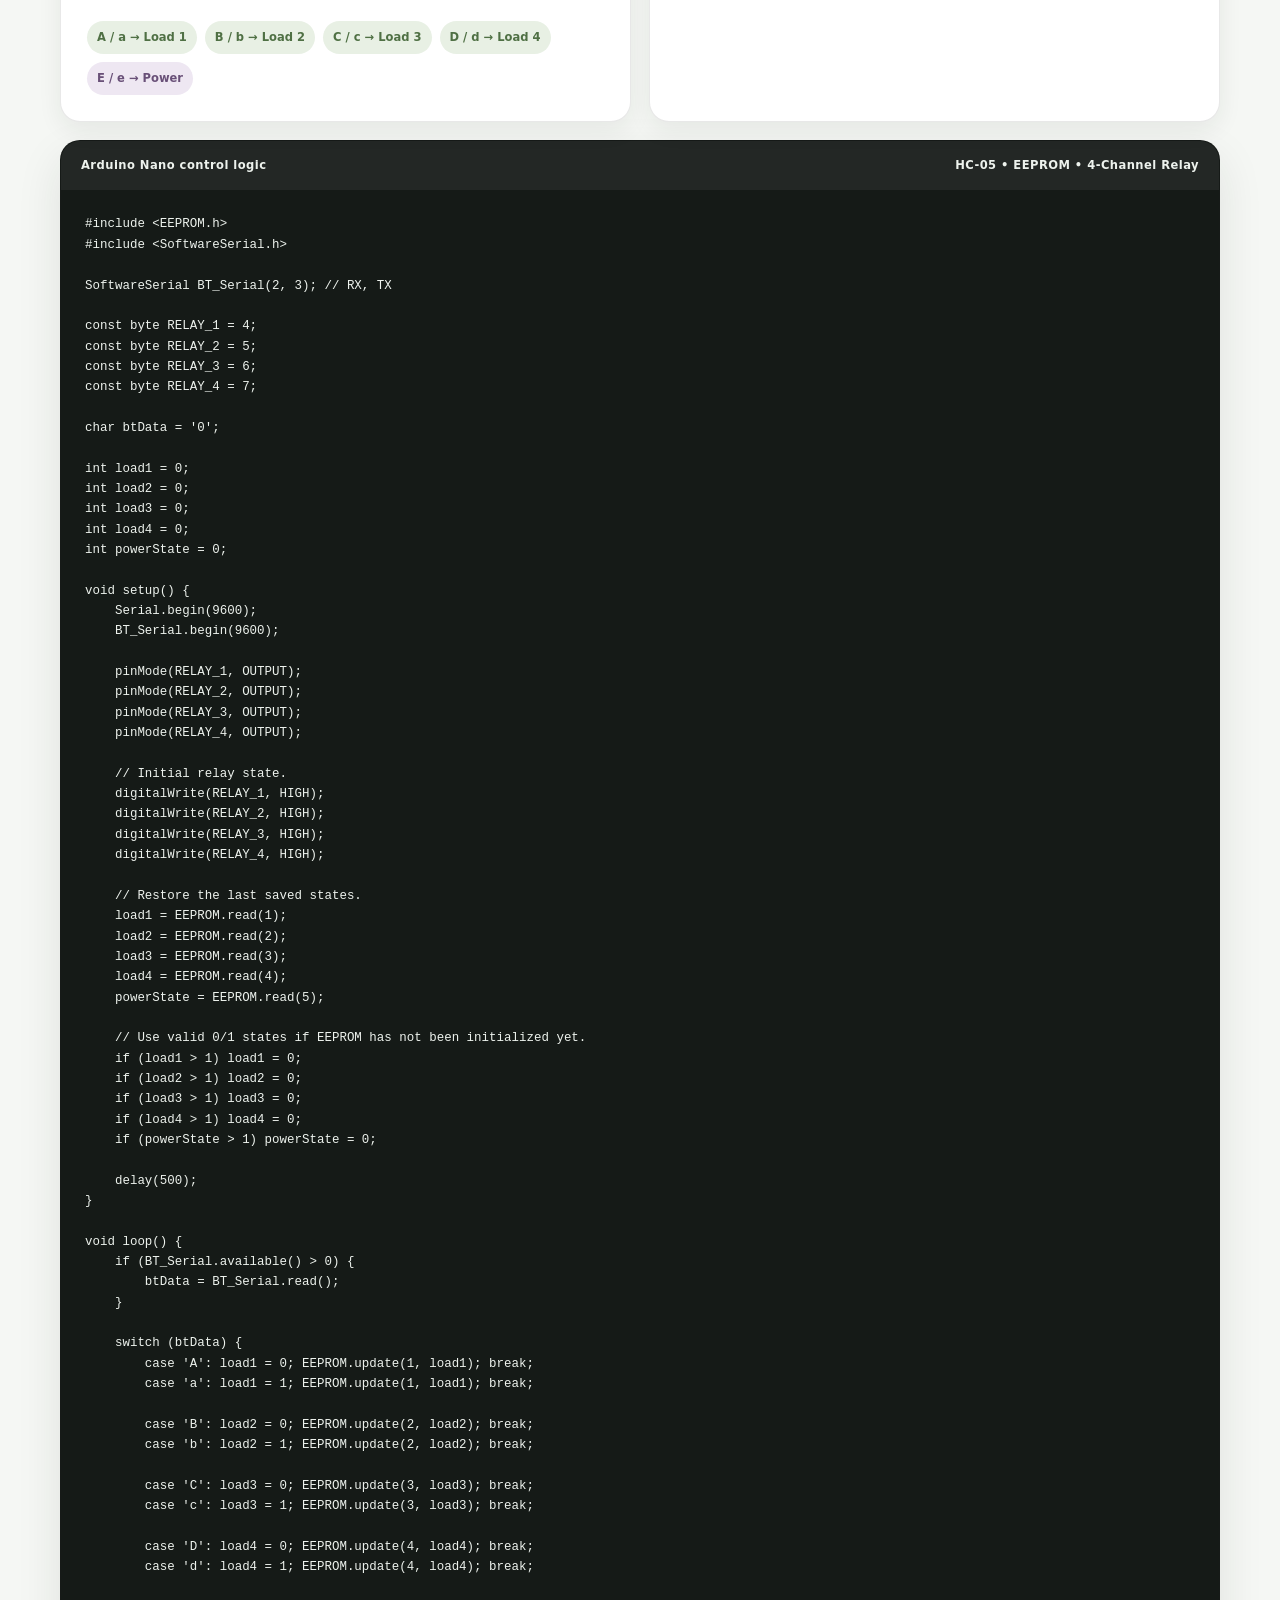
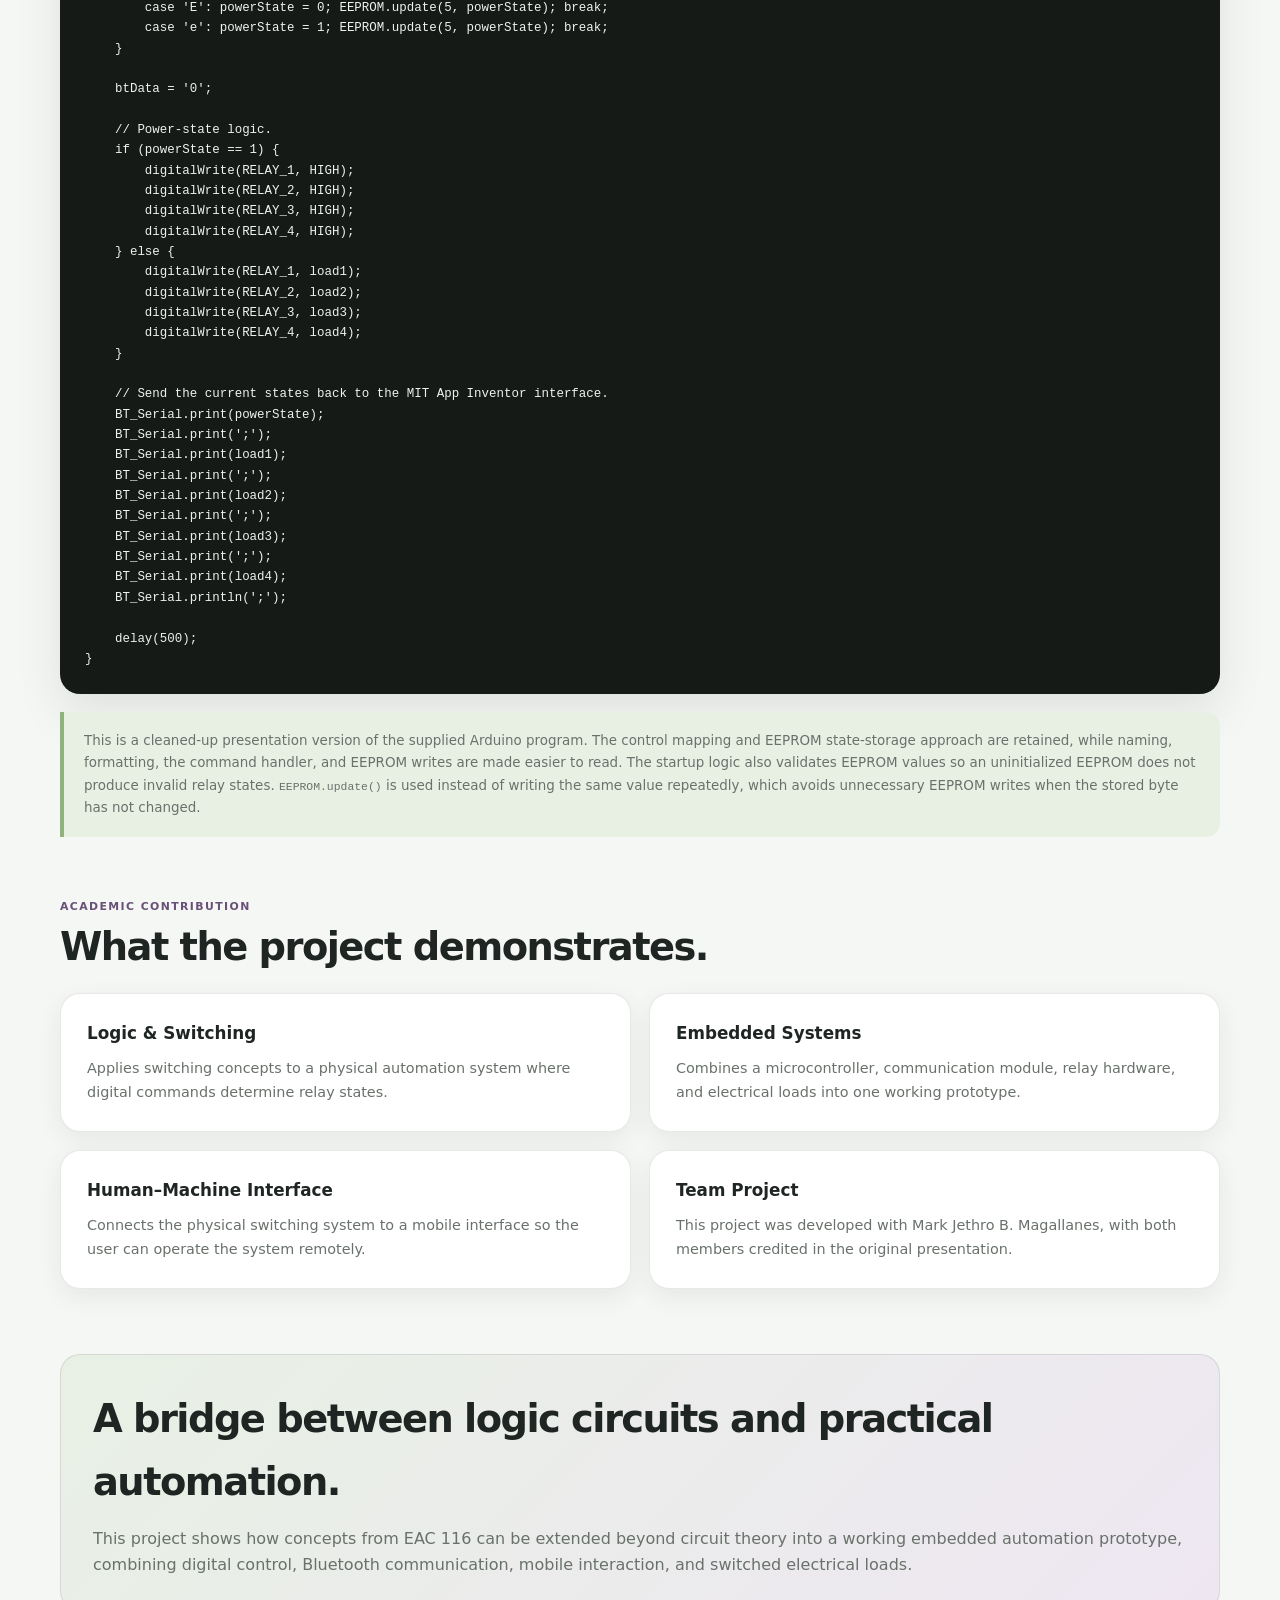
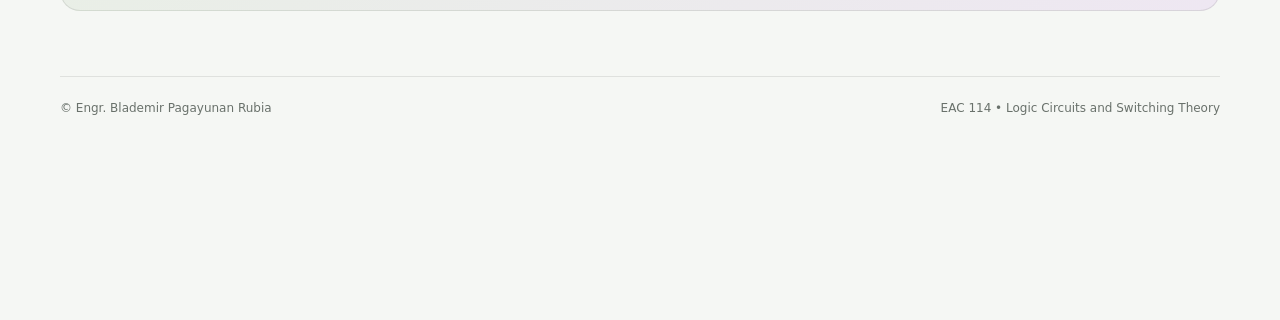
==== commit e7475418: "Correct Logic Circuits course code" ====
--- a/projects/logic-circuits-automation.html
+++ b/projects/logic-circuits-automation.html
@@ -3,13 +3,14 @@
 <head>
     <meta charset="UTF-8">
     <meta name="viewport" content="width=device-width, initial-scale=1.0">
-    <meta name="description" content="Arduino Nano and HC-05 home automation project by Blademir P. Rubia and Mark Jethro B. Magallanes for EAC 114 Logic Circuits and Switching Theory.">
+    <meta name="description" content="Arduino Nano and HC-05 home automation project by Blademir P. Rubia and Mark Jethro B. Magallanes for EAC 116 Logic Circuits and Switching Theory.">
     <meta name="author" content="Blademir P. Rubia and Mark Jethro B. Magallanes">
     <meta name="theme-color" content="#90b27c">
-    <link rel="icon" href="../images/favicon.svg" type="image/svg+xml">
+    <link rel="icon" href="/images/favicon.svg" type="image/svg+xml">
     <title>Arduino Nano & HC-05 Home Automation | Engr. Blademir Pagayunan Rubia</title>
 
-    <script>
+
+<script>
         try {
             if (localStorage.getItem("blademirPortfolioTheme") === "dark") {
                 document.documentElement.setAttribute("data-theme", "dark");
@@ -37,7 +38,10 @@
             font-family:Inter,ui-sans-serif,system-ui,-apple-system,BlinkMacSystemFont,"Segoe UI",sans-serif;line-height:1.65}
         a{color:inherit}
         .topbar{position:sticky;top:0;z-index:10;border-bottom:1px solid var(--border);
-            background:color-mix(in srgb,var(--white) 88%,transparent);backdrop-filter:blur(14px)}
+            background:color-mix(in srgb,var(--white) 88%,transparent);backdrop-filter:blur(14px);
+            transition: transform 220ms ease;
+            will-change: transform;
+        }
         .topbar-inner{width:min(1160px,92%);min-height:68px;margin:auto;display:flex;align-items:center;justify-content:space-between;gap:20px}
         .back-link,.theme-toggle{border:1px solid var(--border);border-radius:999px;background:var(--white);box-shadow:var(--shadow-sm);font-size:.78rem;font-weight:800}
         .back-link{padding:9px 14px;text-decoration:none}.back-link:hover{color:var(--purple-dark)}
@@ -73,7 +77,7 @@
         .workflow-card span{display:block;color:var(--muted);font-size:.84rem}
         .note{margin-top:18px;padding:18px 20px;border-left:4px solid var(--green);border-radius:0 14px 14px 0;background:var(--green-pale);color:var(--muted);font-size:.84rem}
         .closing{margin-top:65px;padding:32px;border:1px solid var(--border);border-radius:var(--radius);background:linear-gradient(135deg,var(--green-pale),var(--purple-pale));}
-        .closing h2{font-size:clamp(1.7rem,3vw,2.5rem);letter-spacing:-.04em}.closing p{max-width:800px;margin-top:12px;color:var(--muted)}
+        .closing h2{font-size:clamp(1.7rem,3vw,2.5rem);letter-spacing:-.04em}.closing p{max-width:none;margin-top:12px;color:var(--muted)}
         footer{margin-top:65px;padding-top:22px;border-top:1px solid var(--border);display:flex;justify-content:space-between;gap:20px;color:var(--muted);font-size:.75rem}
         @media(max-width:800px){.hero{grid-template-columns:1fr;gap:28px}.overview-grid,.tech-grid,.workflow-grid,.gallery{grid-template-columns:1fr}.gallery .wide{grid-column:auto}main{padding-top:55px}}
         @media(max-width:520px){.topbar-inner{min-height:60px}.back-link{font-size:.72rem}main{width:min(100% - 28px,1160px);padding-bottom:65px}.hero{padding-bottom:35px}.project-meta div{grid-template-columns:90px 1fr;gap:10px}.info-card,.tech-card,.workflow-card,.contribution-card{padding:21px}footer{flex-direction:column}}
@@ -82,7 +86,13 @@
         pre{margin:0;padding:24px;overflow:auto;line-height:1.55}pre code{font-family:"SFMono-Regular",Consolas,"Liberation Mono",monospace;font-size:.78rem;color:#edf2ed;white-space:pre}
         .info-card code,.note code{font-family:"SFMono-Regular",Consolas,monospace;font-size:.85em}
         @media(max-width:520px){.code-header{flex-direction:column}.code-card pre{padding:17px}.code-card pre code{font-size:.68rem}}
-    </style>
+    
+        .topbar.header-hidden { transform: translateY(-100%); }
+
+        @media (prefers-reduced-motion: reduce) {
+            .topbar { transition: none; }
+        }
+</style>
 </head>
 
 <body>
@@ -99,7 +109,7 @@
             <span class="eyebrow"><span class="eyebrow-dot"></span>Electrical Engineering • Logic Circuits • Automation</span>
             <h1>Arduino Nano &amp; <span class="title-accent">HC-05 Home Automation</span></h1>
             <p class="intro">
-                An academic automation project developed for EAC 114 Logic Circuits and Switching Theory,
+                An academic automation project developed for EAC 116 Logic Circuits and Switching Theory,
                 integrating an Arduino Nano, HC-05 Bluetooth communication, a relay module, and a MIT App Inventor
                 interface to control connected electrical loads.
             </p>
@@ -113,7 +123,7 @@
 
         <aside class="project-meta">
             <dl>
-                <div><dt>Course</dt><dd>EAC 114 – Logic Circuits and Switching Theory</dd></div>
+                <div><dt>Course</dt><dd>EAC 116 – Logic Circuits and Switching Theory</dd></div>
                 <div><dt>Project</dt><dd>Arduino Nano and HC-05 Integration for Lighting, Lamp, Fan, and Outlet Automation with MIT App Inventor Interface</dd></div>
                 <div><dt>Authors</dt><dd>Blademir P. Rubia &amp; Mark Jethro B. Magallanes</dd></div>
                 <div><dt>Platform</dt><dd>Arduino Nano + HC-05 Bluetooth</dd></div>
@@ -165,8 +175,10 @@
             <h2>From mobile command to physical switching.</h2>
         </div>
         <figure class="figure-card">
-            <img src="../images/projects/logic-circuits/logic-circuits-system-diagram.jpg"
-                 alt="System diagram showing a mobile MIT App Inventor interface, HC-05 Bluetooth module, Arduino Nano, four-channel relay module, 5 V power supply, and connected electrical loads.">
+            <img src="/images/projects/logic-circuits/logic-circuits-system-diagram.jpg"
+                 loading="lazy"
+                 decoding="async"
+                 alt="System diagram showing a mobile MIT App Inventor interface, HC-05 Bluetooth module, Arduino Nano, four-channel relay module, 5 V power supply, and connected electrical loads." decoding="async">
             <figcaption class="figure-caption">
                 System and wiring diagram showing the Arduino Nano, HC-05 Bluetooth module, four-channel relay module,
                 mobile interface, power supply, and connected demonstration loads.
@@ -205,8 +217,10 @@
             <h2>Designed around simple ON/OFF operation.</h2>
         </div>
         <figure class="figure-card">
-            <img src="../images/projects/logic-circuits/logic-circuits-mobile-interface.jpg"
-                 alt="CasaSync 1.0 MIT App Inventor mobile interface showing Bluetooth connection status, ON and OFF controls for power, light, lamp, socket, and fan, plus a voice-control button.">
+            <img src="/images/projects/logic-circuits/logic-circuits-mobile-interface.jpg"
+                 loading="lazy"
+                 decoding="async"
+                 alt="CasaSync 1.0 MIT App Inventor mobile interface showing Bluetooth connection status, ON and OFF controls for power, light, lamp, socket, and fan, plus a voice-control button." decoding="async">
             <figcaption class="figure-caption">
                 CasaSync 1.0 mobile control interface showing Bluetooth connection status, individual ON/OFF
                 controls for the connected loads, and the displayed voice-control feature.
@@ -220,8 +234,10 @@
             <h2>The project concept and academic context.</h2>
         </div>
         <figure class="figure-card">
-            <img src="../images/projects/logic-circuits/logic-circuits-title-slide.jpg"
-                 alt="Project presentation title slide for the Arduino Nano and HC-05 integration project.">
+            <img src="/images/projects/logic-circuits/logic-circuits-title-slide.jpg"
+                 loading="lazy"
+                 decoding="async"
+                 alt="Project presentation title slide for the Arduino Nano and HC-05 integration project." decoding="async">
             <figcaption class="figure-caption">
                 Original project presentation title slide for the Arduino Nano and HC-05 integration project.
             </figcaption>
@@ -234,8 +250,10 @@
             <h2>The working prototype.</h2>
         </div>
         <figure class="figure-card">
-            <img src="../images/projects/logic-circuits/logic-circuits-project-photo.jpg"
-                 alt="Two student project members presenting the completed electrical automation prototype with lighting loads and control electronics.">
+            <img src="/images/projects/logic-circuits/logic-circuits-project-photo.jpg"
+                 loading="lazy"
+                 decoding="async"
+                 alt="Two student project members presenting the completed electrical automation prototype with lighting loads and control electronics." decoding="async">
             <figcaption class="figure-caption">
                 Project presentation and prototype demonstration by the two project members.
             </figcaption>
@@ -338,6 +356,13 @@
     load4 = EEPROM.read(4);
     powerState = EEPROM.read(5);
 
+    // Use valid 0/1 states if EEPROM has not been initialized yet.
+    if (load1 > 1) load1 = 0;
+    if (load2 > 1) load2 = 0;
+    if (load3 > 1) load3 = 0;
+    if (load4 > 1) load4 = 0;
+    if (powerState > 1) powerState = 0;
+
     delay(500);
 }
 
@@ -397,8 +422,9 @@
         <div class="note">
             This is a cleaned-up presentation version of the supplied Arduino program. The control mapping and
             EEPROM state-storage approach are retained, while naming, formatting, the command handler, and EEPROM
-            writes are made easier to read. <code>EEPROM.update()</code> is used instead of writing the same value
-            repeatedly, which avoids unnecessary EEPROM writes when the stored byte has not changed.
+            writes are made easier to read. The startup logic also validates EEPROM values so an uninitialized
+            EEPROM does not produce invalid relay states. <code>EEPROM.update()</code> is used instead of writing
+            the same value repeatedly, which avoids unnecessary EEPROM writes when the stored byte has not changed.
         </div>
     </section>
 
@@ -430,7 +456,7 @@
     <section class="closing">
         <h2>A bridge between logic circuits and practical automation.</h2>
         <p>
-            This project shows how concepts from EAC 114 can be extended beyond circuit theory into a working
+            This project shows how concepts from EAC 116 can be extended beyond circuit theory into a working
             embedded automation prototype, combining digital control, Bluetooth communication, mobile interaction,
             and switched electrical loads.
         </p>
@@ -463,6 +489,43 @@
     try { dark = localStorage.getItem("blademirPortfolioTheme") === "dark"; } catch (error) {}
     setTheme(dark);
     toggle.addEventListener("click", () => setTheme(!document.documentElement.hasAttribute("data-theme") || document.documentElement.getAttribute("data-theme") !== "dark"));
-</script>
+
+        /* Auto-hide the project header while scrolling down. */
+        const pageHeader = document.querySelector(".topbar");
+
+        if (pageHeader) {
+            let lastScrollY = window.scrollY;
+            let scrollTicking = false;
+            const scrollThreshold = 8;
+            const revealAt = 80;
+
+            function updateHeaderVisibility() {
+                const currentScrollY = window.scrollY;
+                const headerHasFocus = pageHeader.contains(document.activeElement);
+
+                if (headerHasFocus || currentScrollY <= revealAt) {
+                    pageHeader.classList.remove("header-hidden");
+                } else if (Math.abs(currentScrollY - lastScrollY) >= scrollThreshold) {
+                    if (currentScrollY > lastScrollY) {
+                        pageHeader.classList.add("header-hidden");
+                    } else {
+                        pageHeader.classList.remove("header-hidden");
+                    }
+
+                    lastScrollY = currentScrollY;
+                }
+
+                scrollTicking = false;
+            }
+
+            window.addEventListener("scroll", () => {
+                if (!scrollTicking) {
+                    window.requestAnimationFrame(updateHeaderVisibility);
+                    scrollTicking = true;
+                }
+            }, { passive: true });
+        }
+
+    </script>
 </body>
-</html>
+</html>
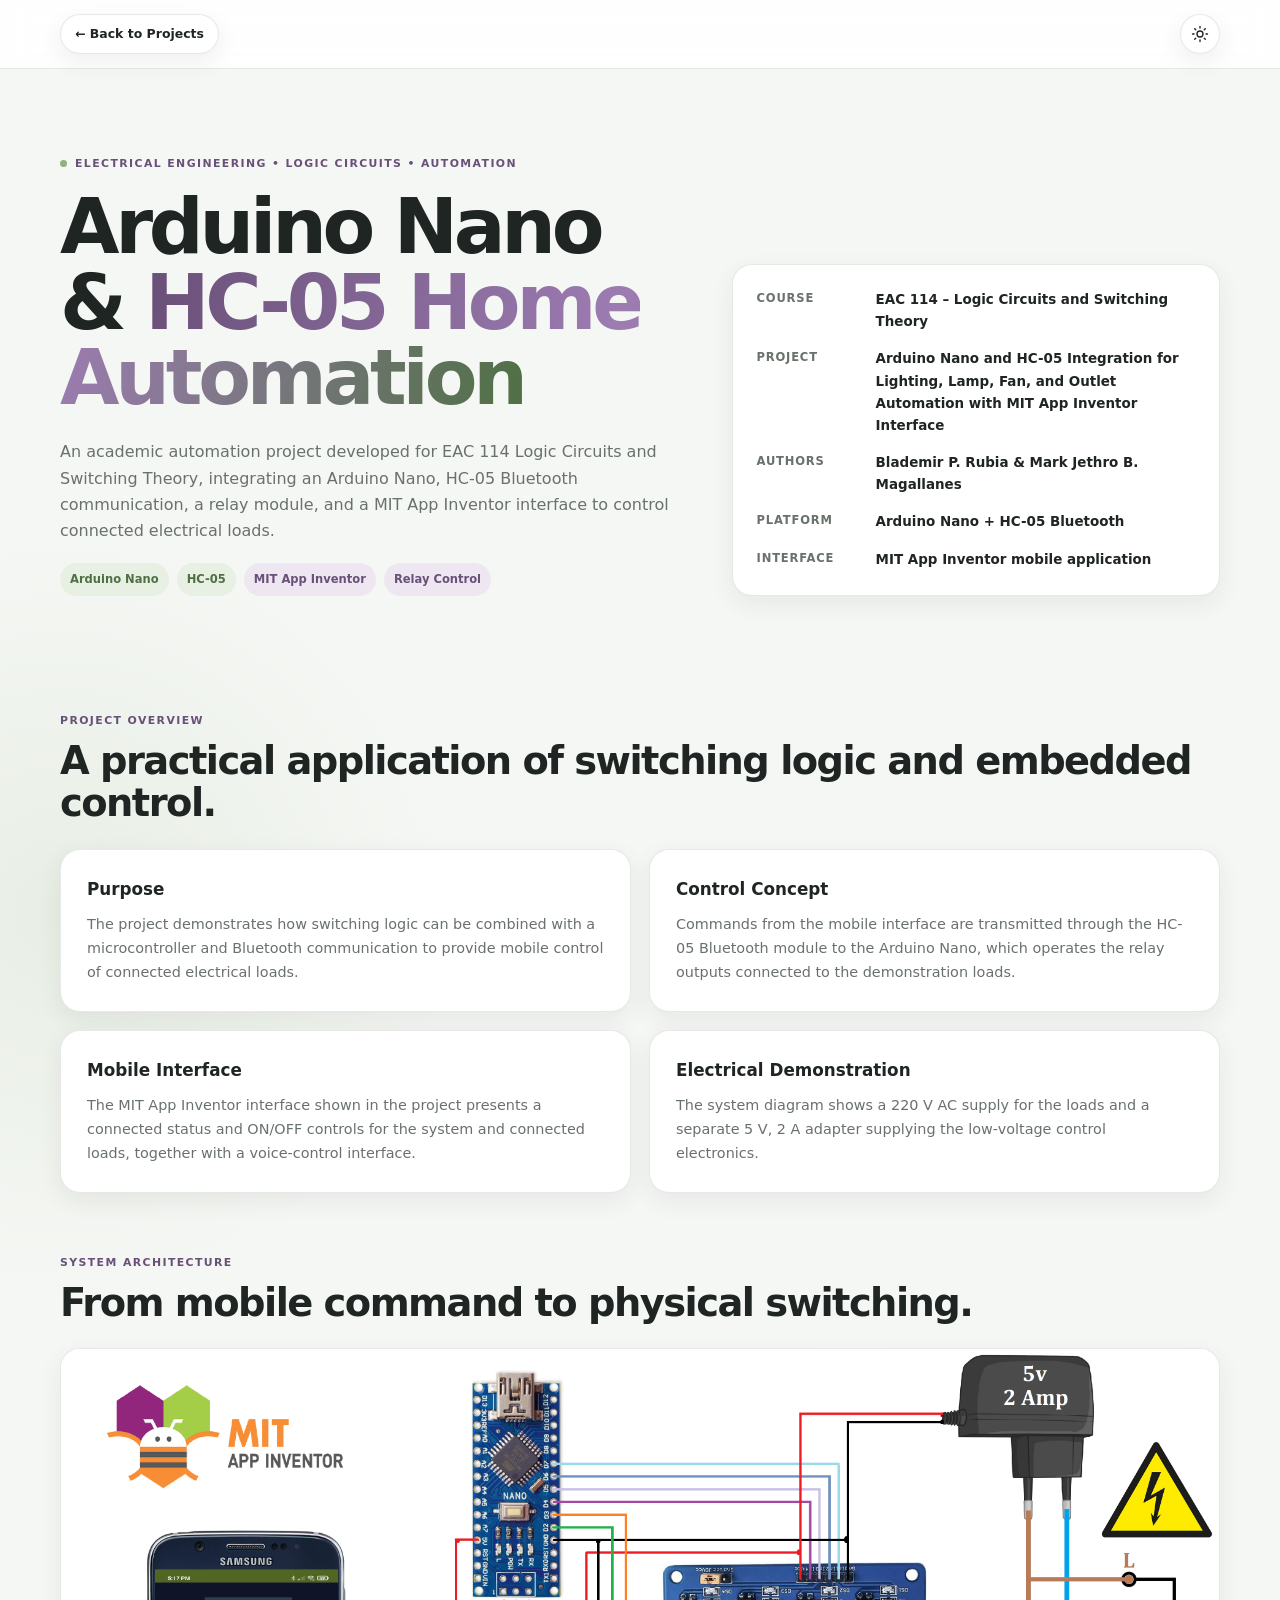
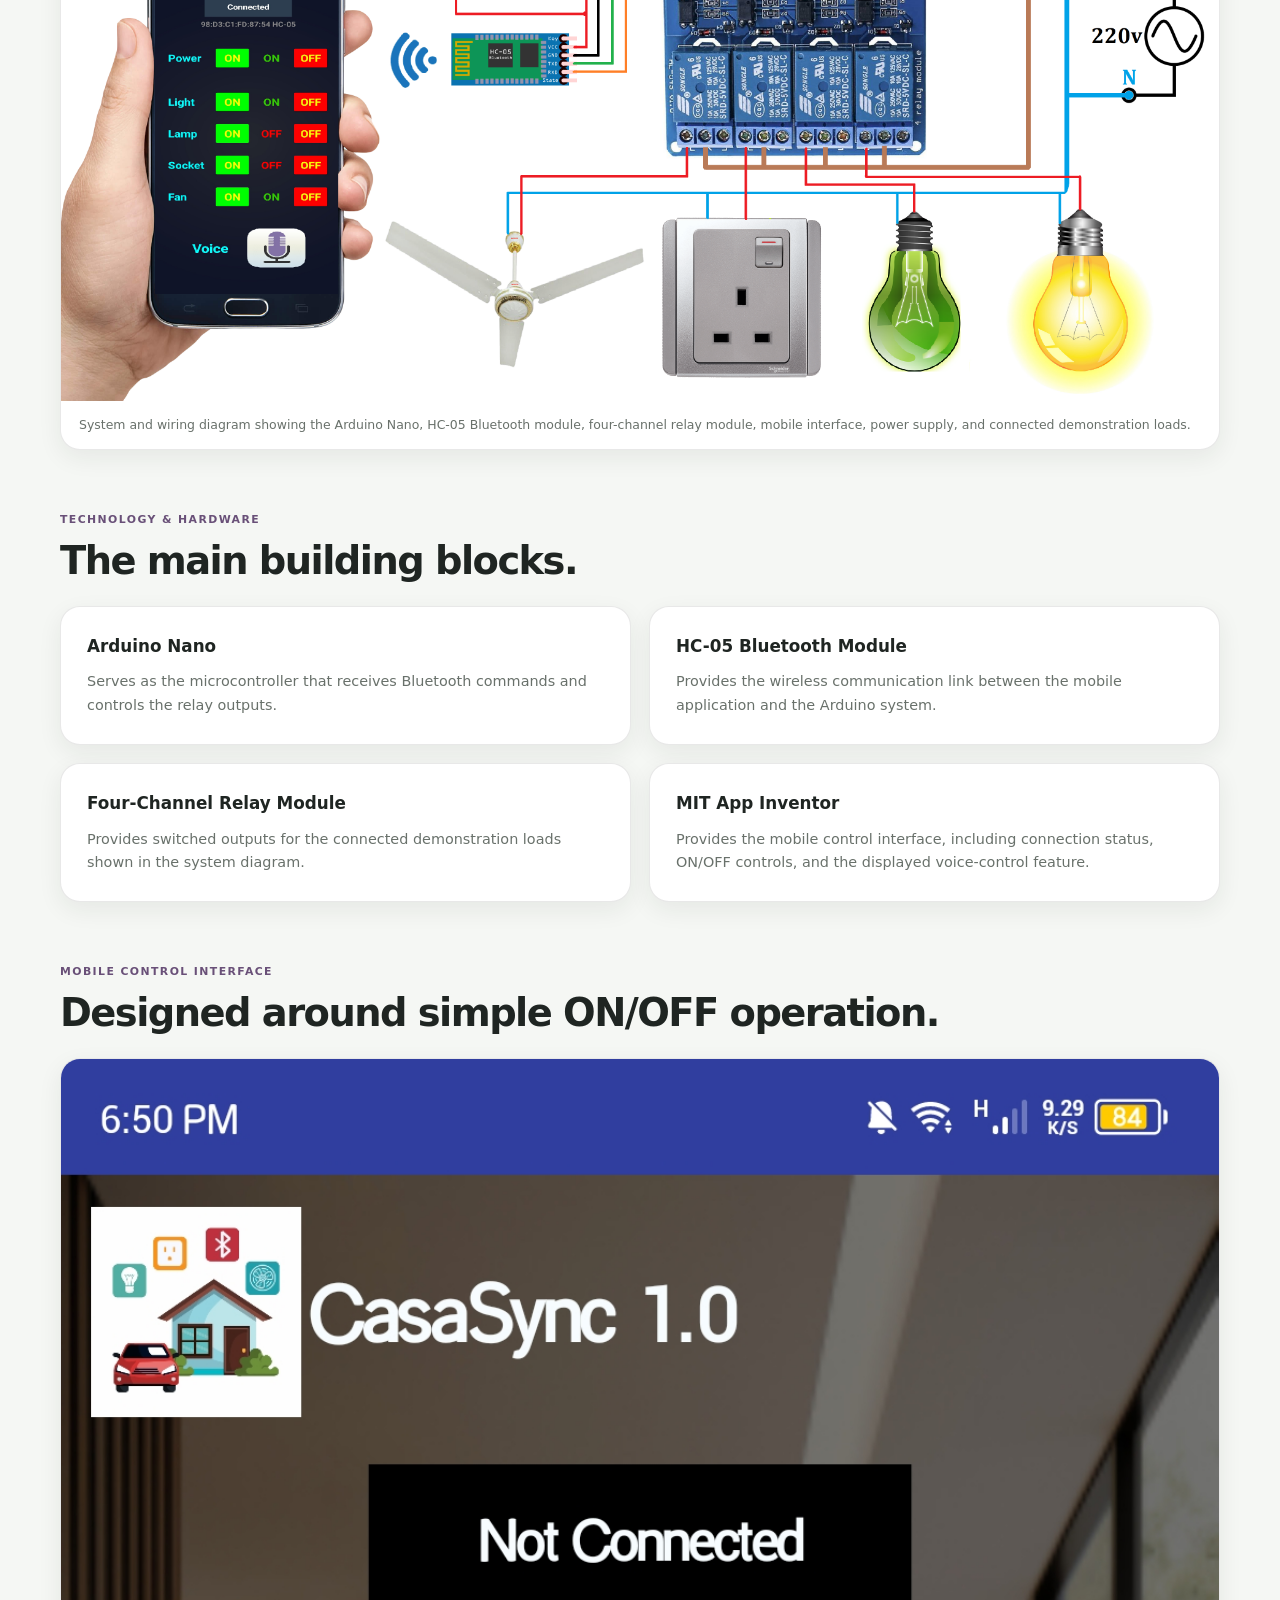
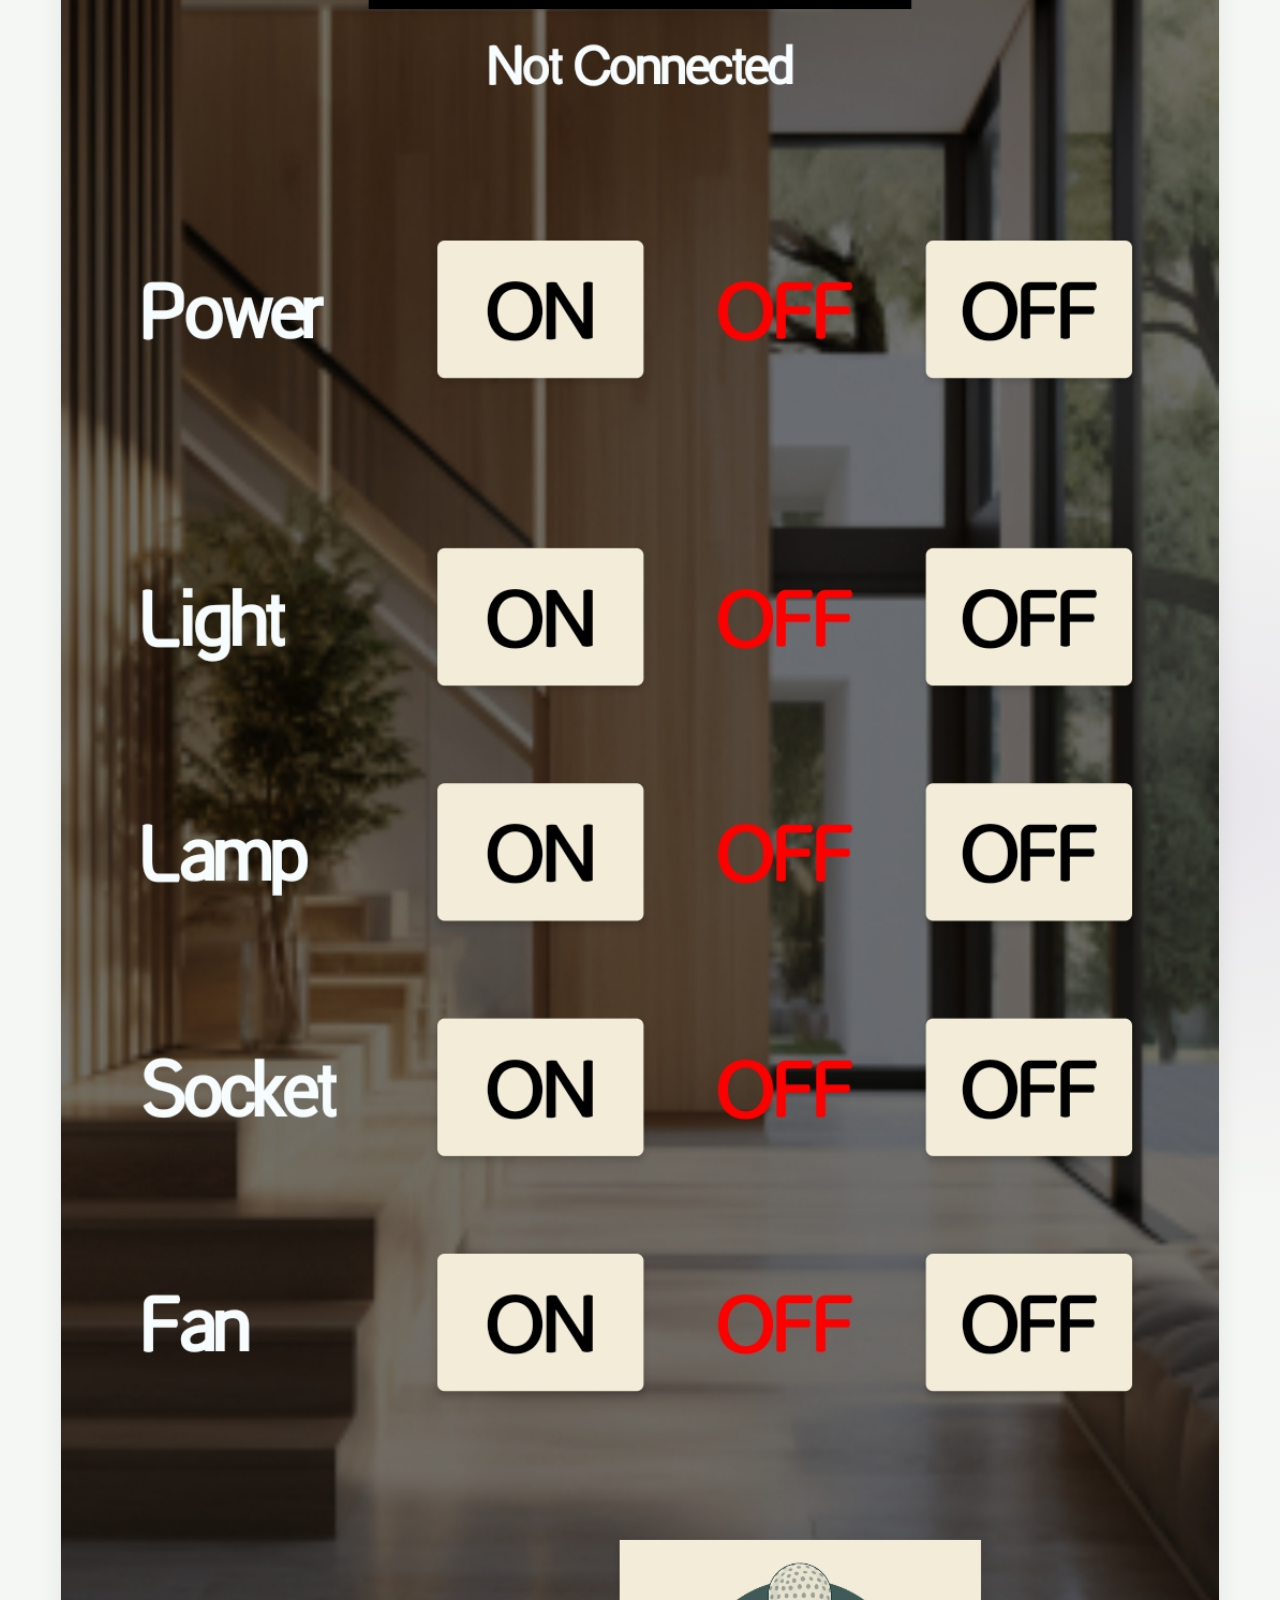
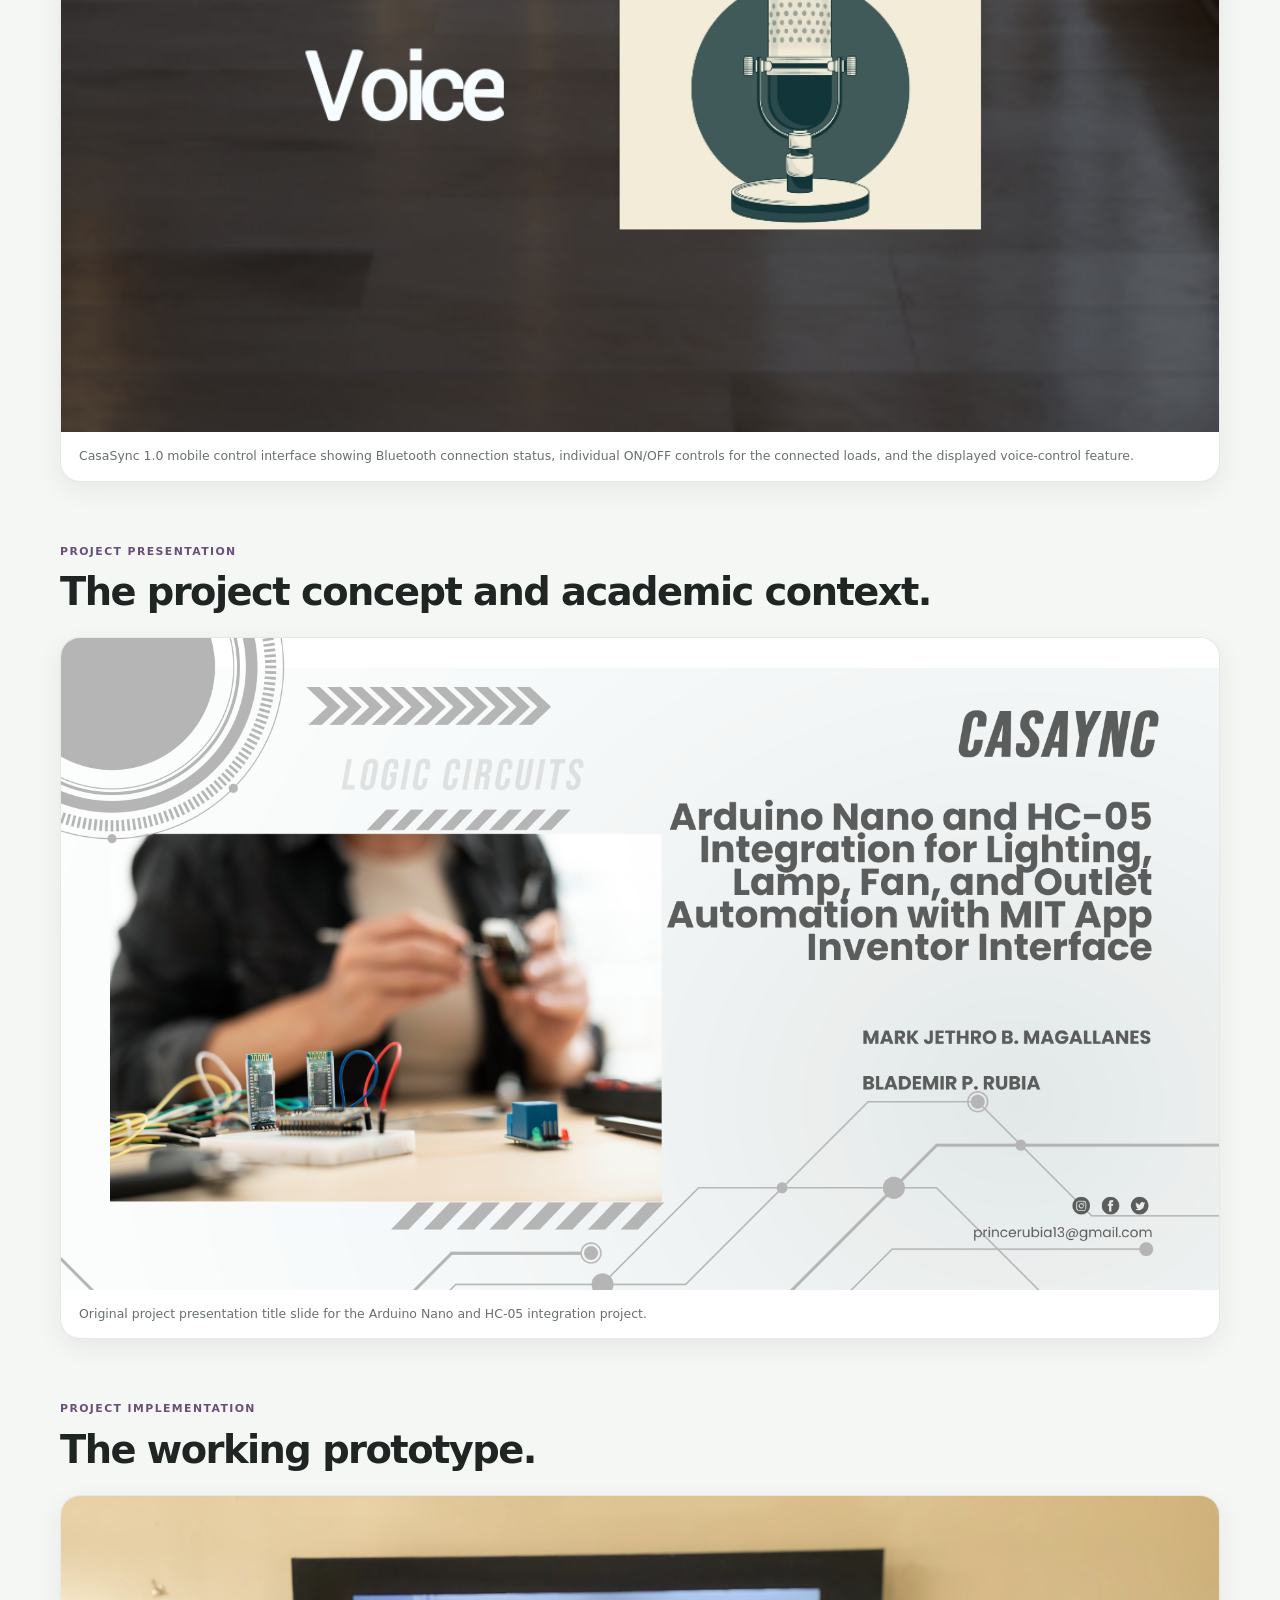
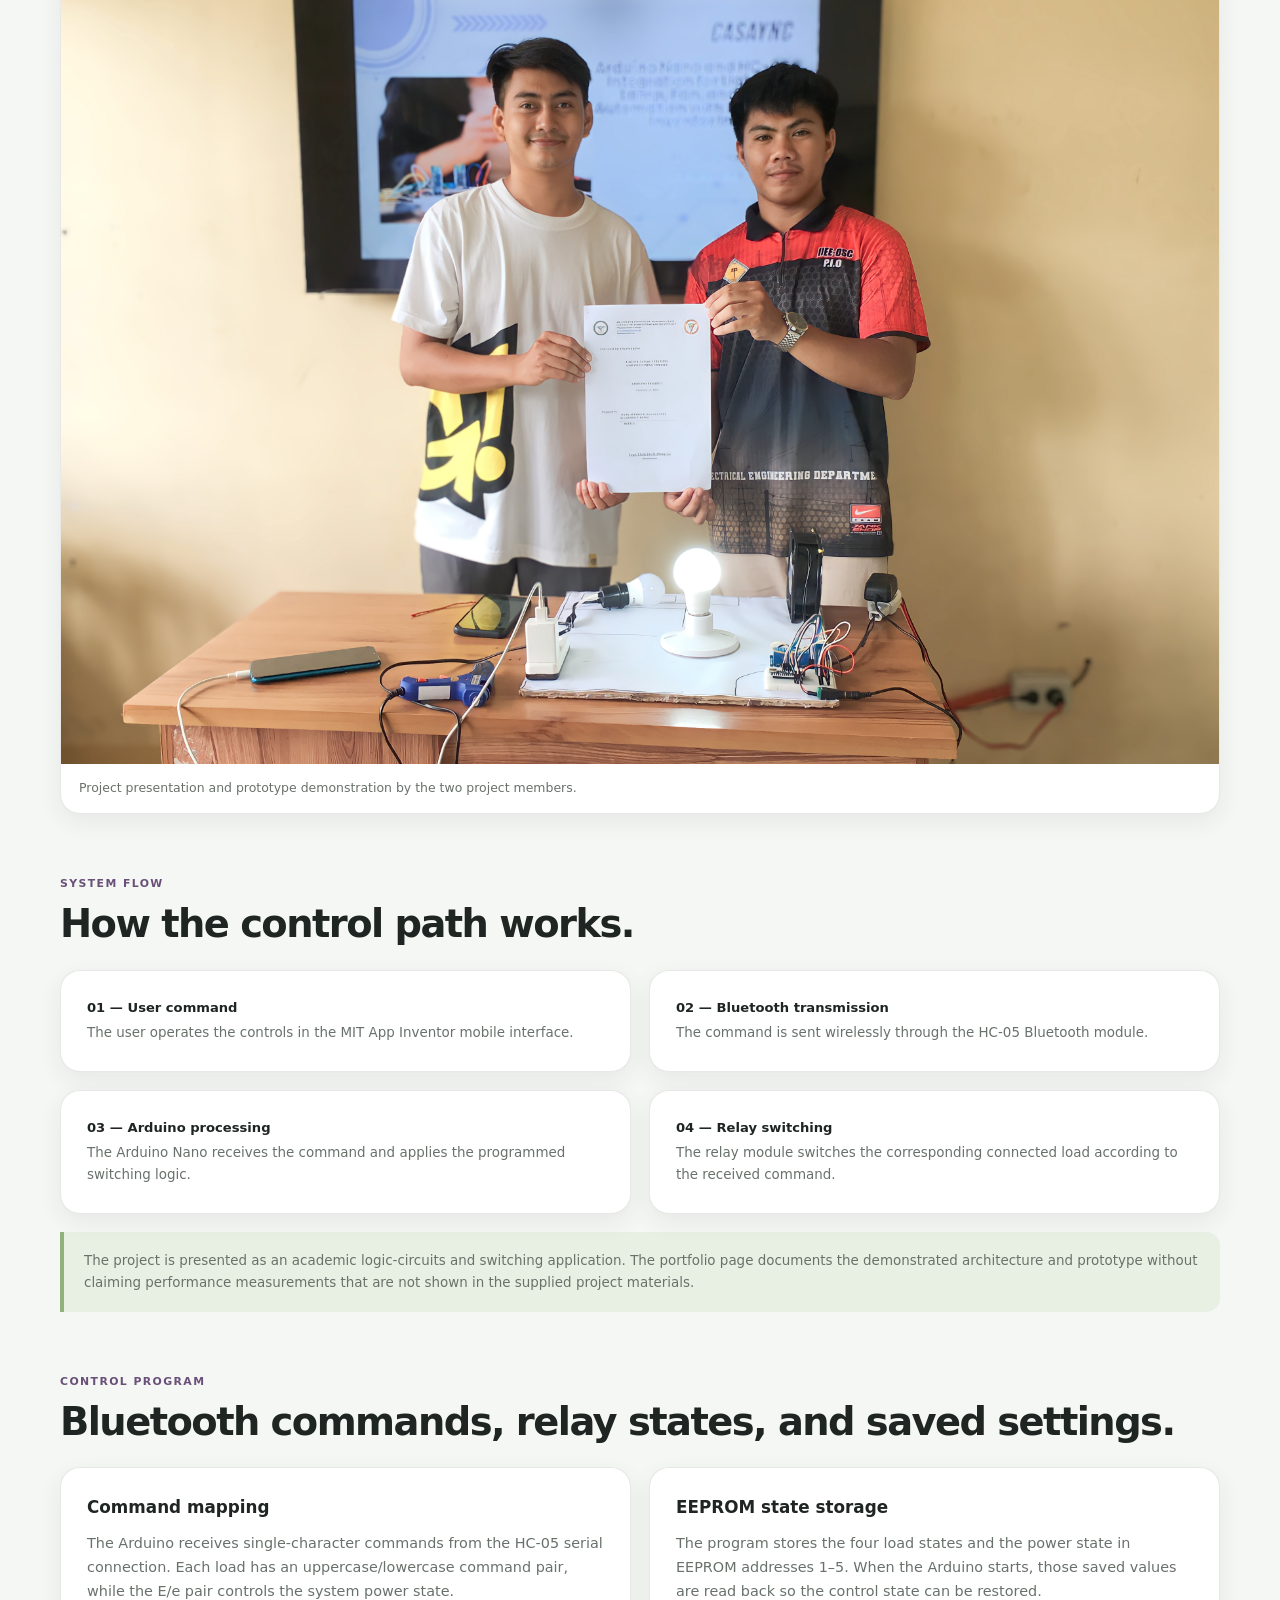
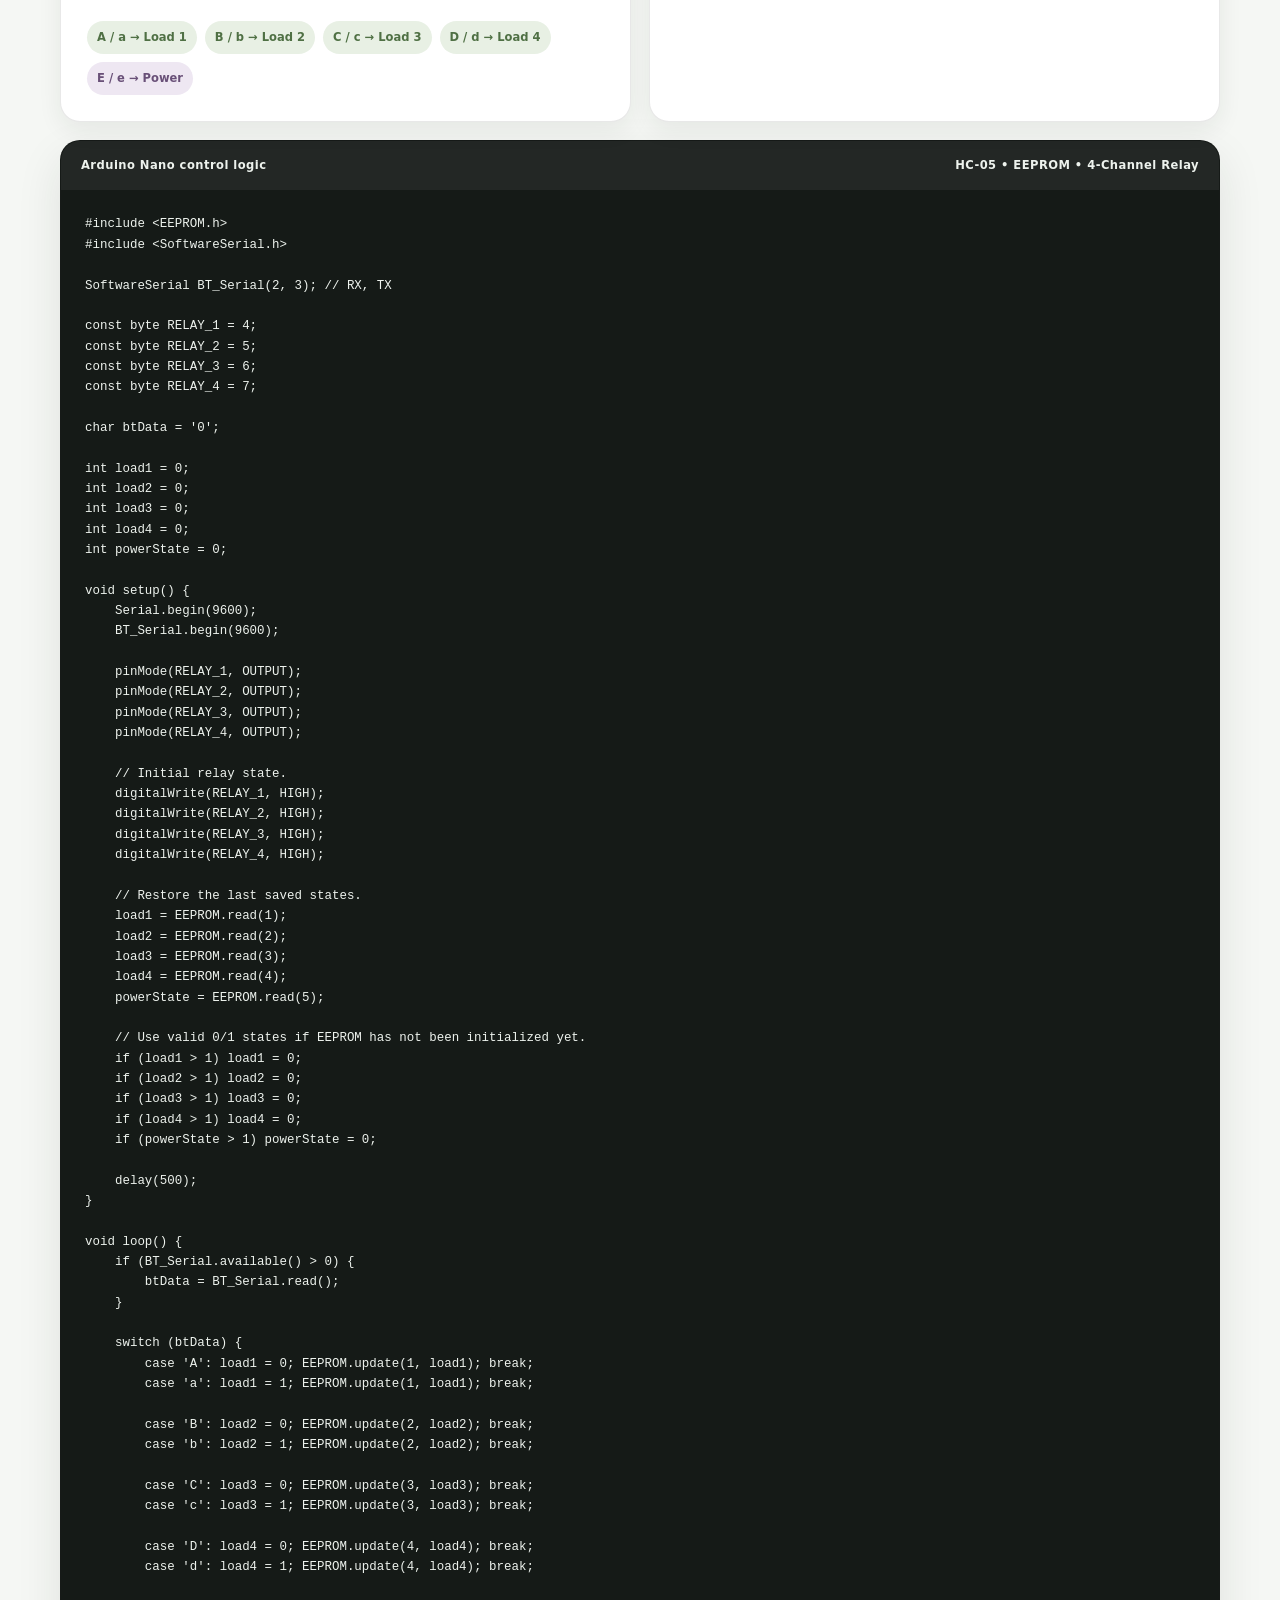
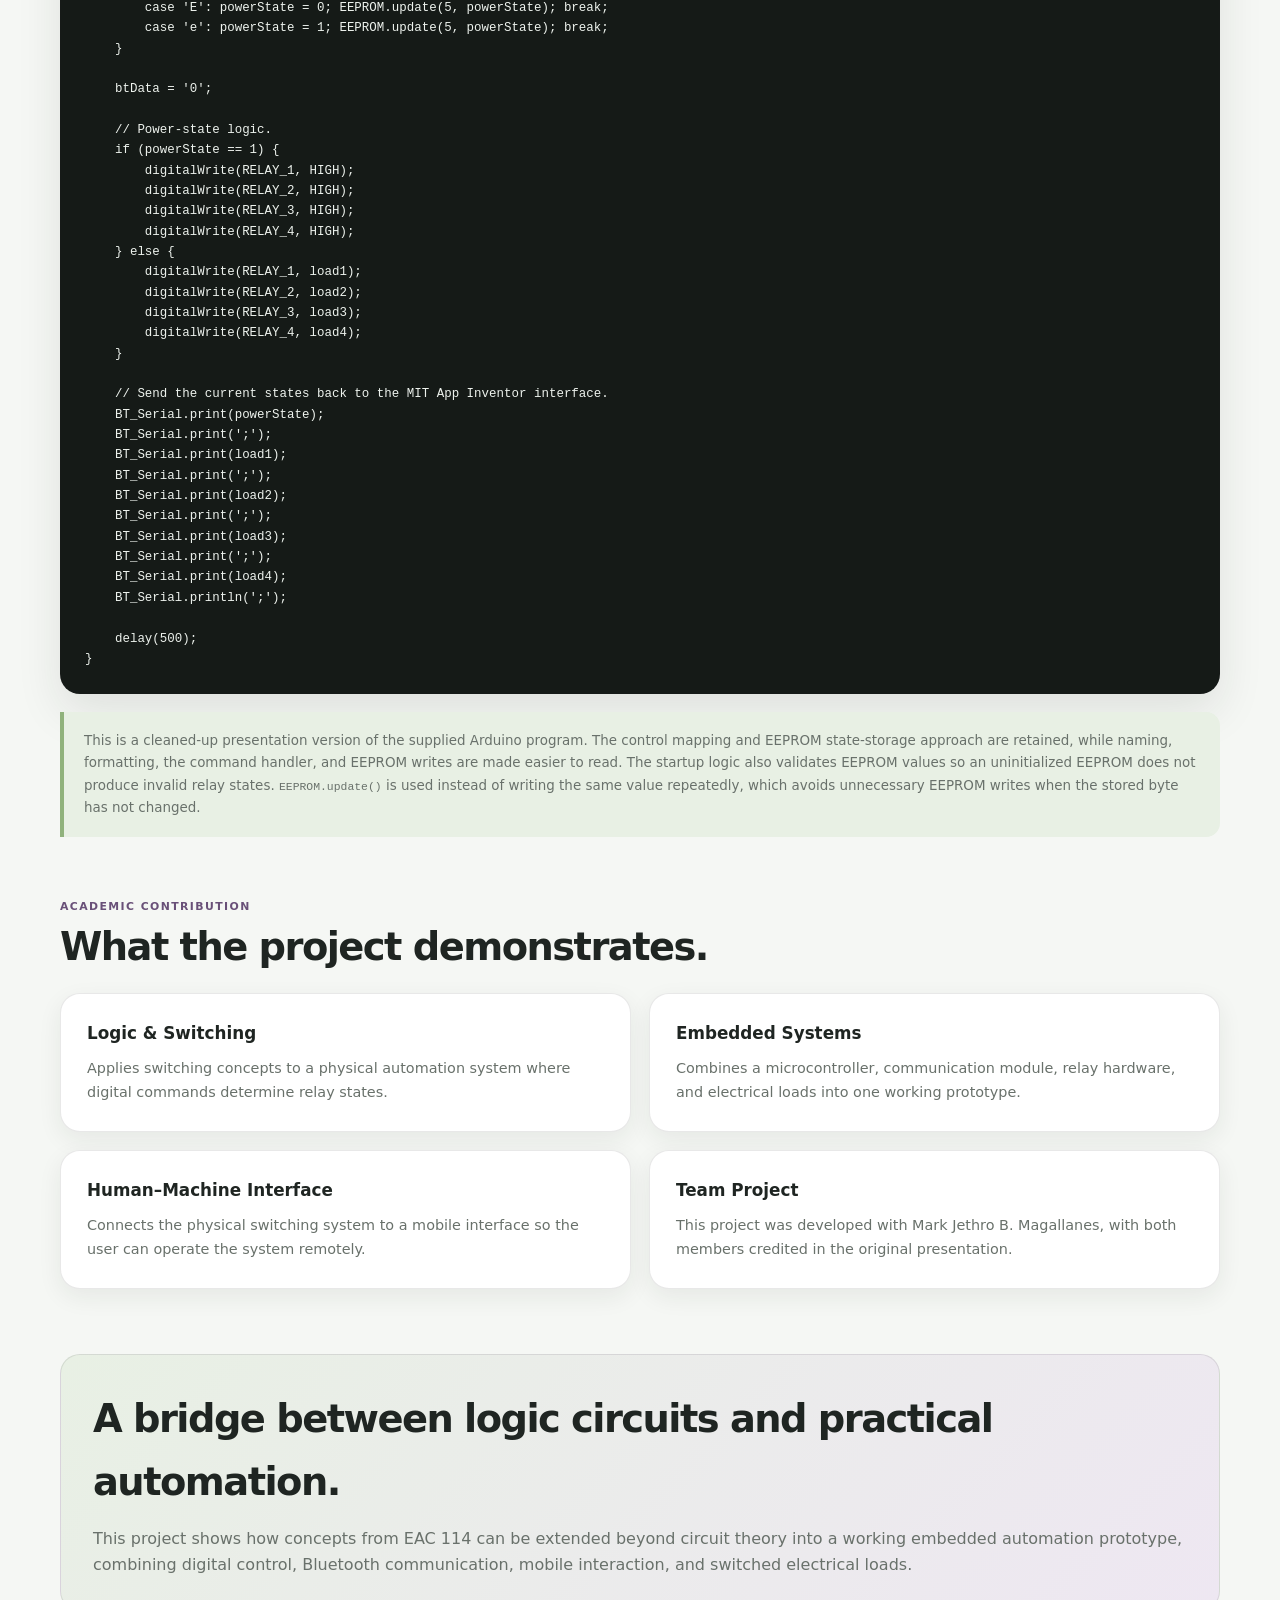
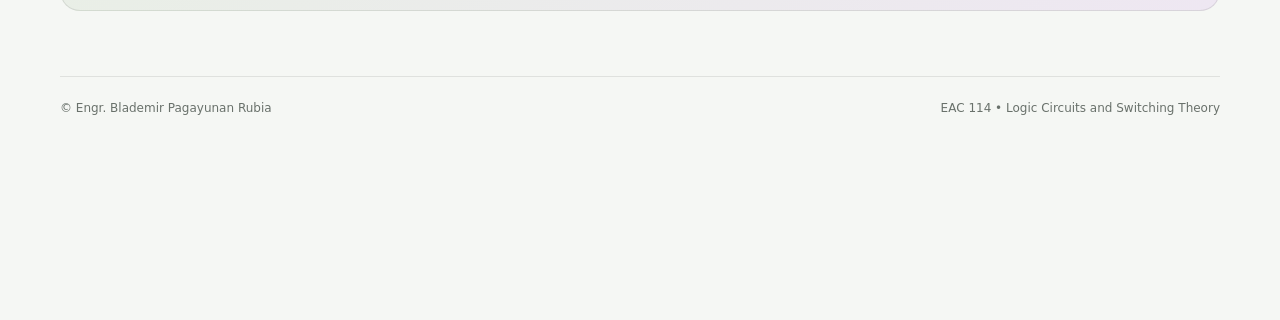
==== commit 48482eb1: "Correct Logic Circuits course code to EAC 114" ====
--- a/projects/logic-circuits-automation.html
+++ b/projects/logic-circuits-automation.html
@@ -3,7 +3,7 @@
 <head>
     <meta charset="UTF-8">
     <meta name="viewport" content="width=device-width, initial-scale=1.0">
-    <meta name="description" content="Arduino Nano and HC-05 home automation project by Blademir P. Rubia and Mark Jethro B. Magallanes for EAC 116 Logic Circuits and Switching Theory.">
+    <meta name="description" content="Arduino Nano and HC-05 home automation project by Blademir P. Rubia and Mark Jethro B. Magallanes for EAC 114 Logic Circuits and Switching Theory.">
     <meta name="author" content="Blademir P. Rubia and Mark Jethro B. Magallanes">
     <meta name="theme-color" content="#90b27c">
     <link rel="icon" href="/images/favicon.svg" type="image/svg+xml">
@@ -109,7 +109,7 @@
             <span class="eyebrow"><span class="eyebrow-dot"></span>Electrical Engineering • Logic Circuits • Automation</span>
             <h1>Arduino Nano &amp; <span class="title-accent">HC-05 Home Automation</span></h1>
             <p class="intro">
-                An academic automation project developed for EAC 116 Logic Circuits and Switching Theory,
+                An academic automation project developed for EAC 114 Logic Circuits and Switching Theory,
                 integrating an Arduino Nano, HC-05 Bluetooth communication, a relay module, and a MIT App Inventor
                 interface to control connected electrical loads.
             </p>
@@ -123,7 +123,7 @@
 
         <aside class="project-meta">
             <dl>
-                <div><dt>Course</dt><dd>EAC 116 – Logic Circuits and Switching Theory</dd></div>
+                <div><dt>Course</dt><dd>EAC 114 – Logic Circuits and Switching Theory</dd></div>
                 <div><dt>Project</dt><dd>Arduino Nano and HC-05 Integration for Lighting, Lamp, Fan, and Outlet Automation with MIT App Inventor Interface</dd></div>
                 <div><dt>Authors</dt><dd>Blademir P. Rubia &amp; Mark Jethro B. Magallanes</dd></div>
                 <div><dt>Platform</dt><dd>Arduino Nano + HC-05 Bluetooth</dd></div>
@@ -456,7 +456,7 @@
     <section class="closing">
         <h2>A bridge between logic circuits and practical automation.</h2>
         <p>
-            This project shows how concepts from EAC 116 can be extended beyond circuit theory into a working
+            This project shows how concepts from EAC 114 can be extended beyond circuit theory into a working
             embedded automation prototype, combining digital control, Bluetooth communication, mobile interaction,
             and switched electrical loads.
         </p>
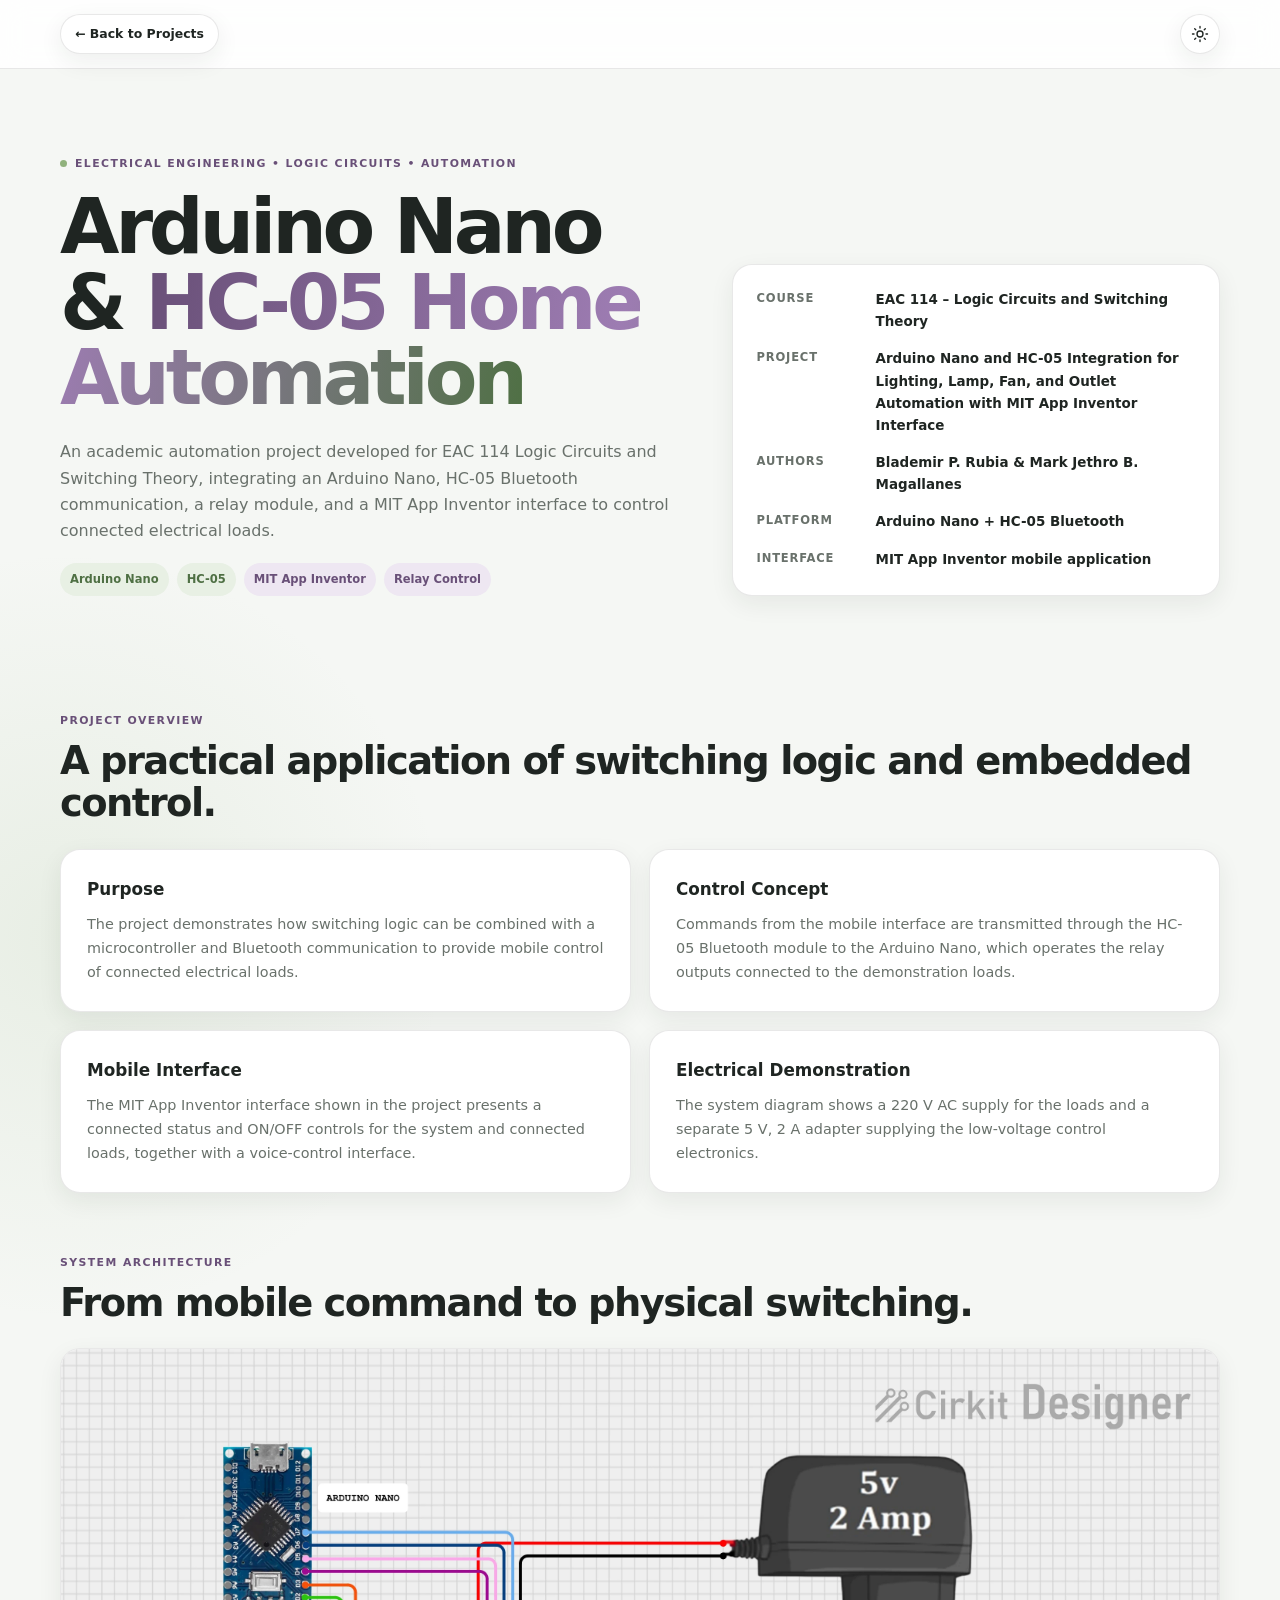
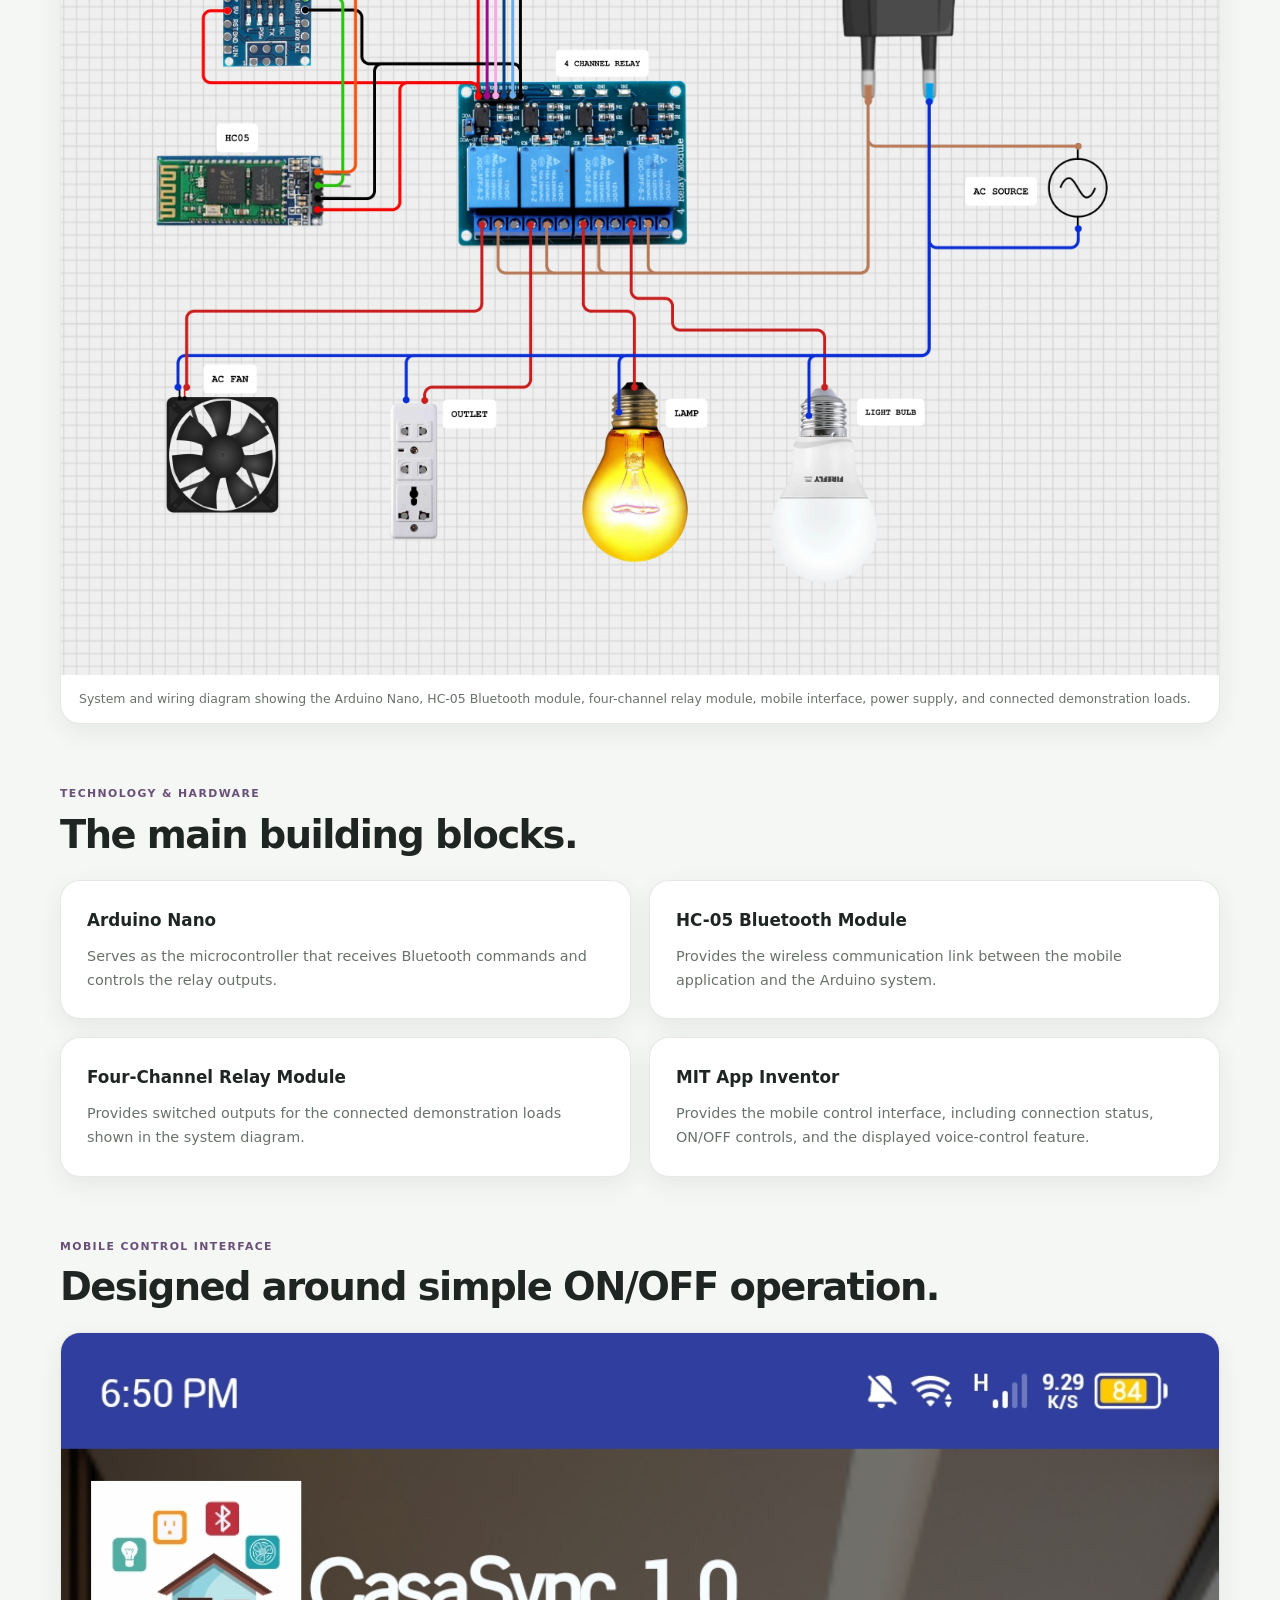
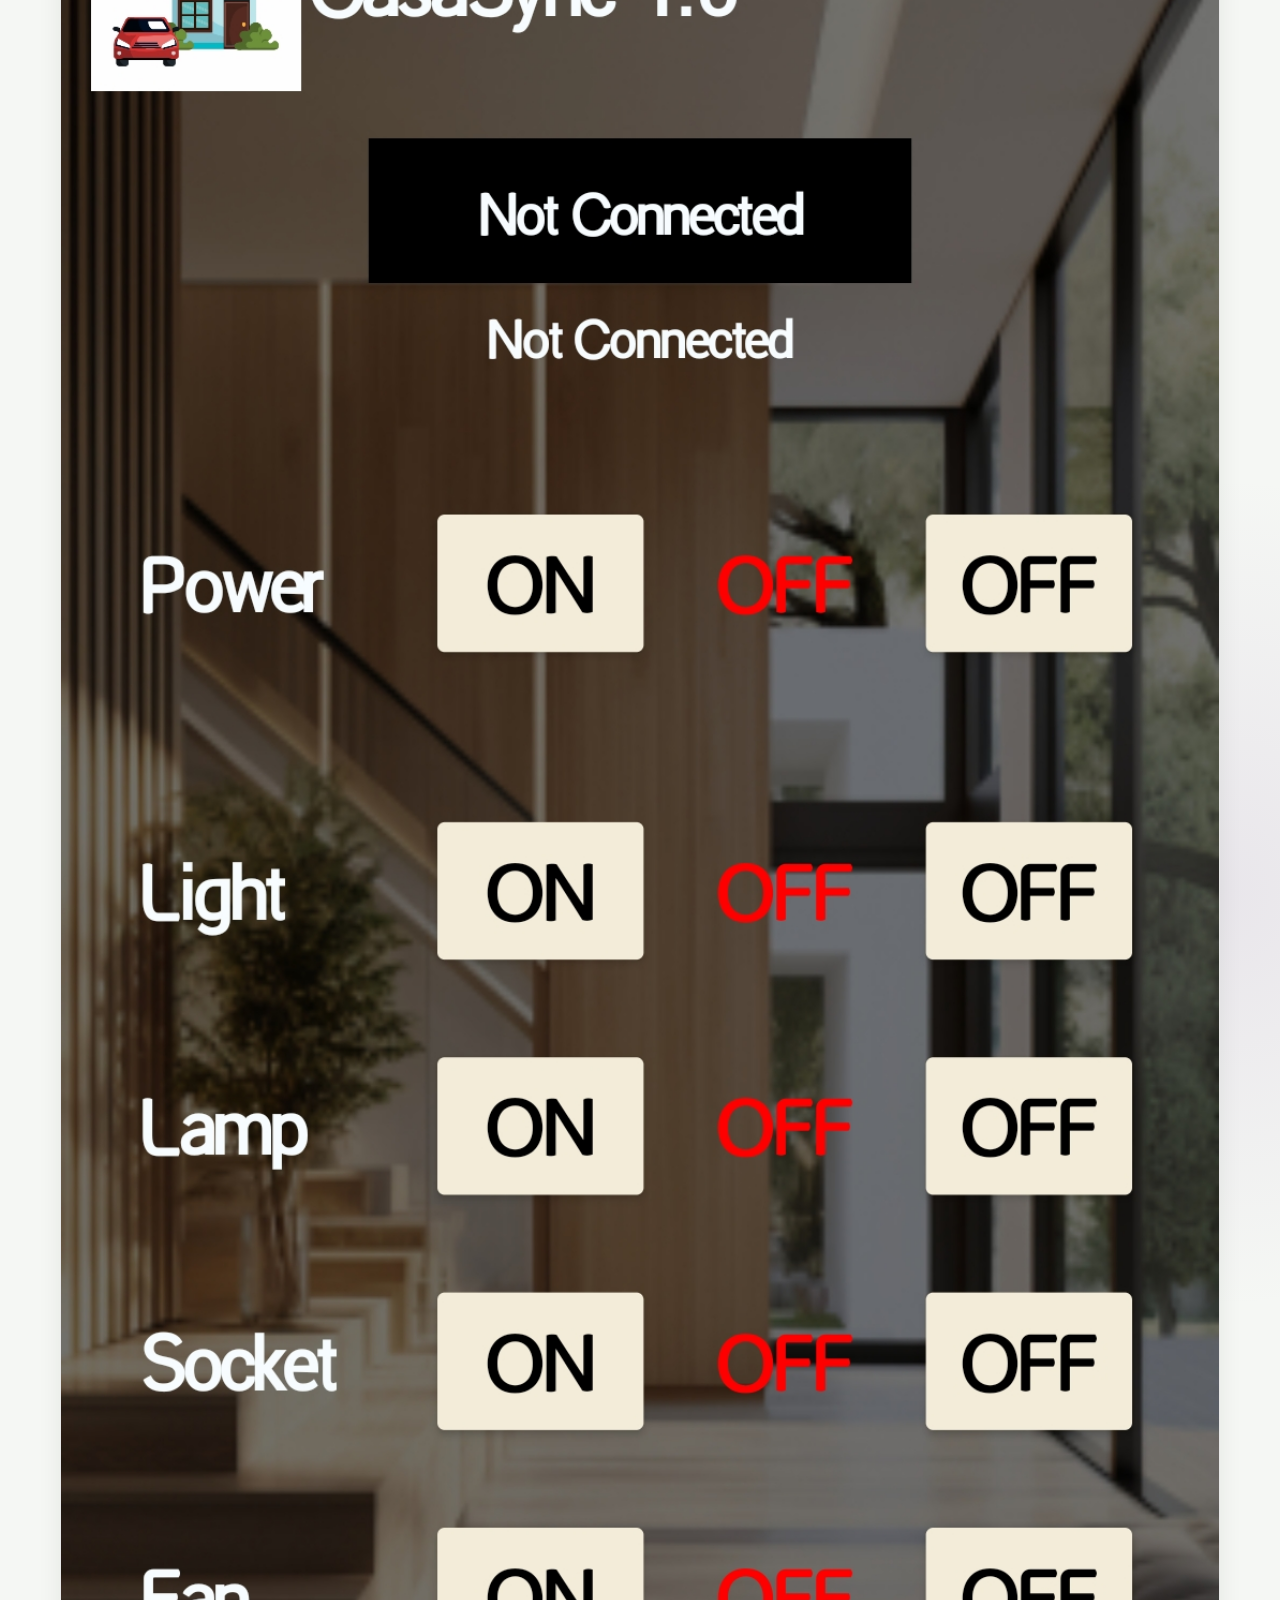
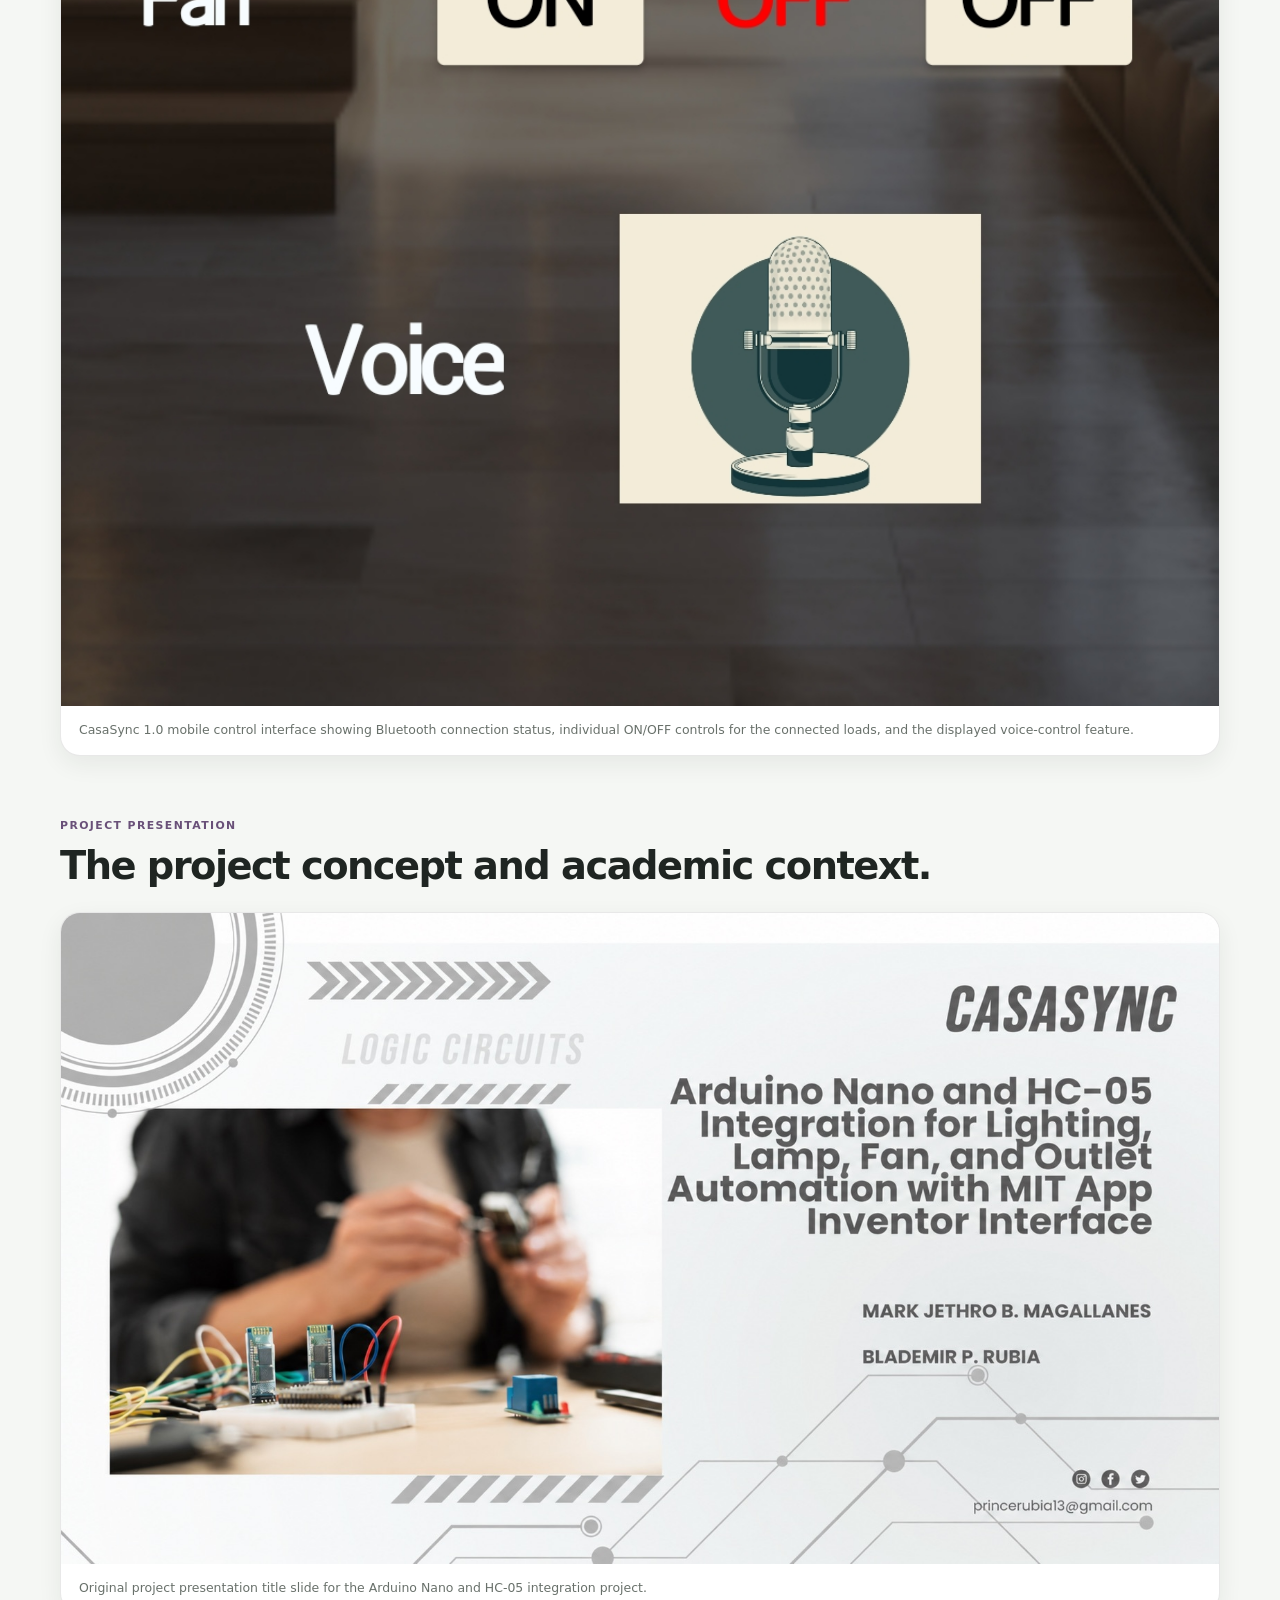
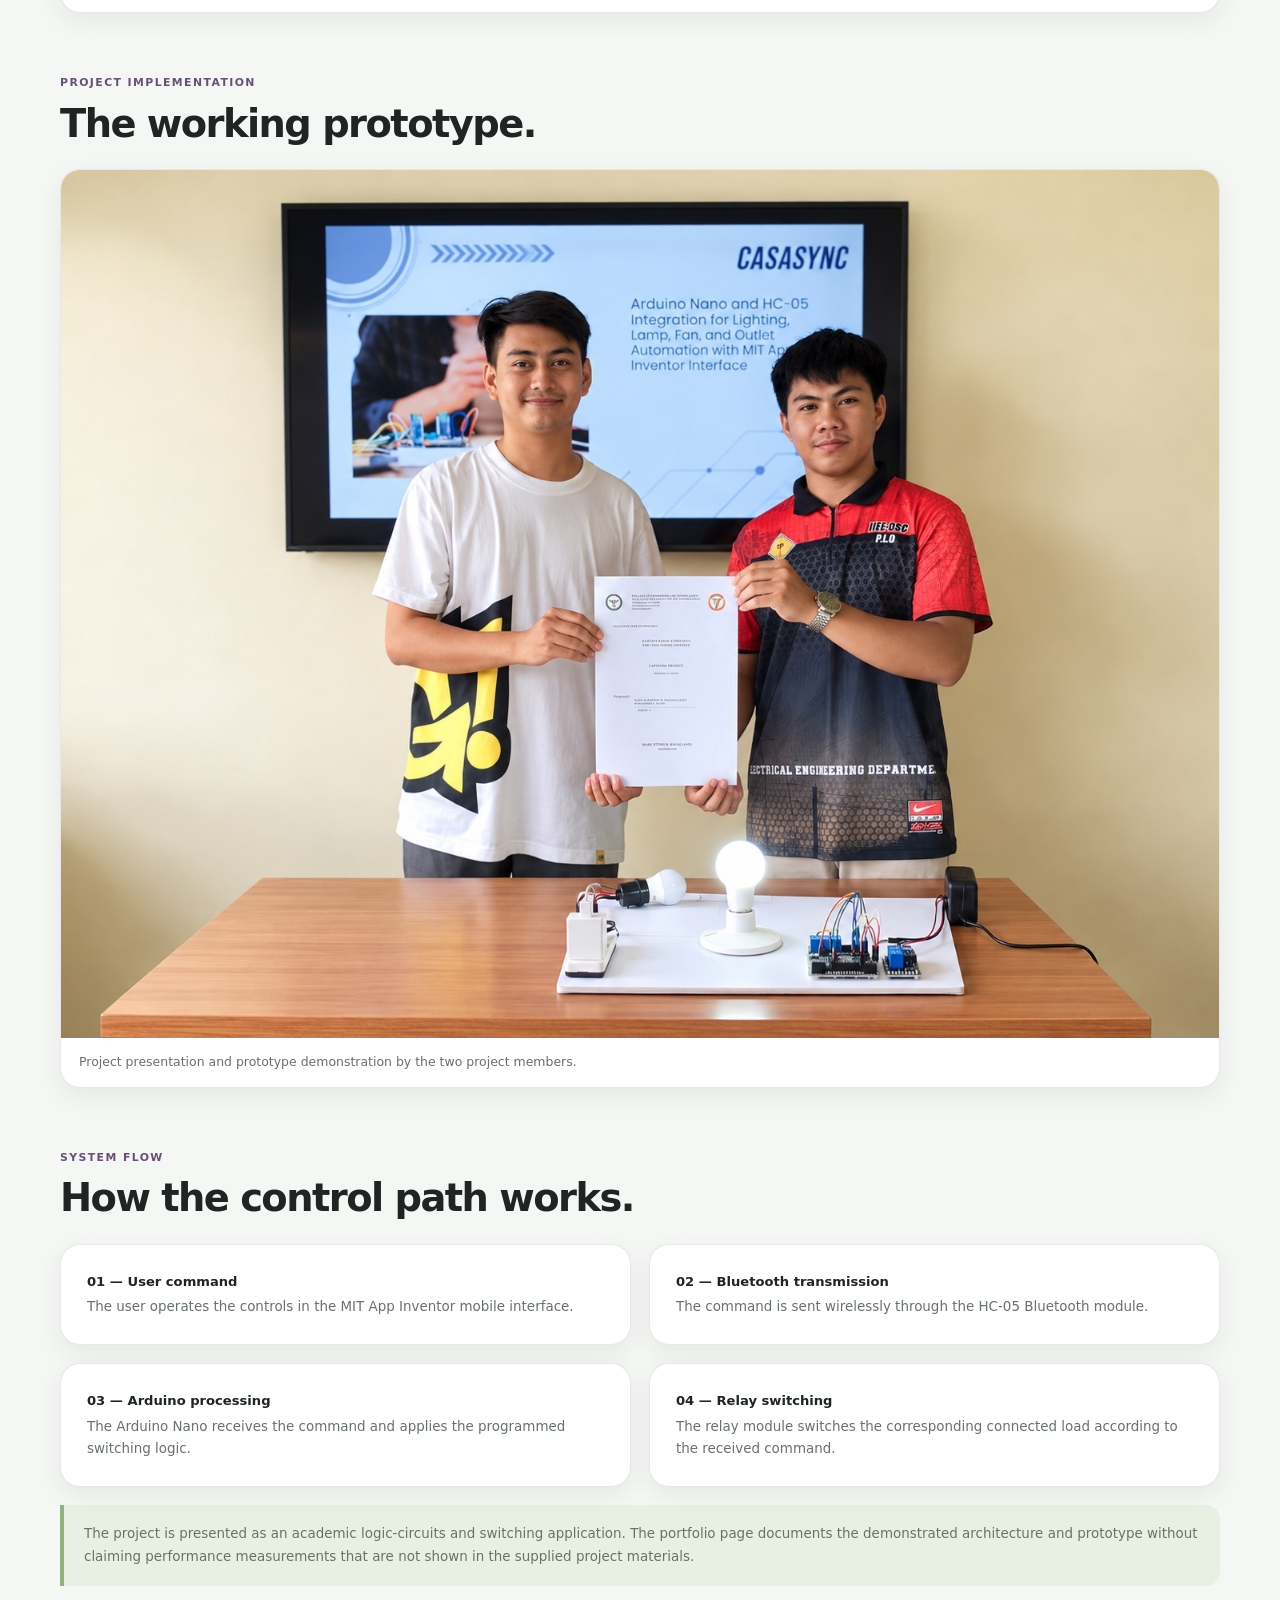
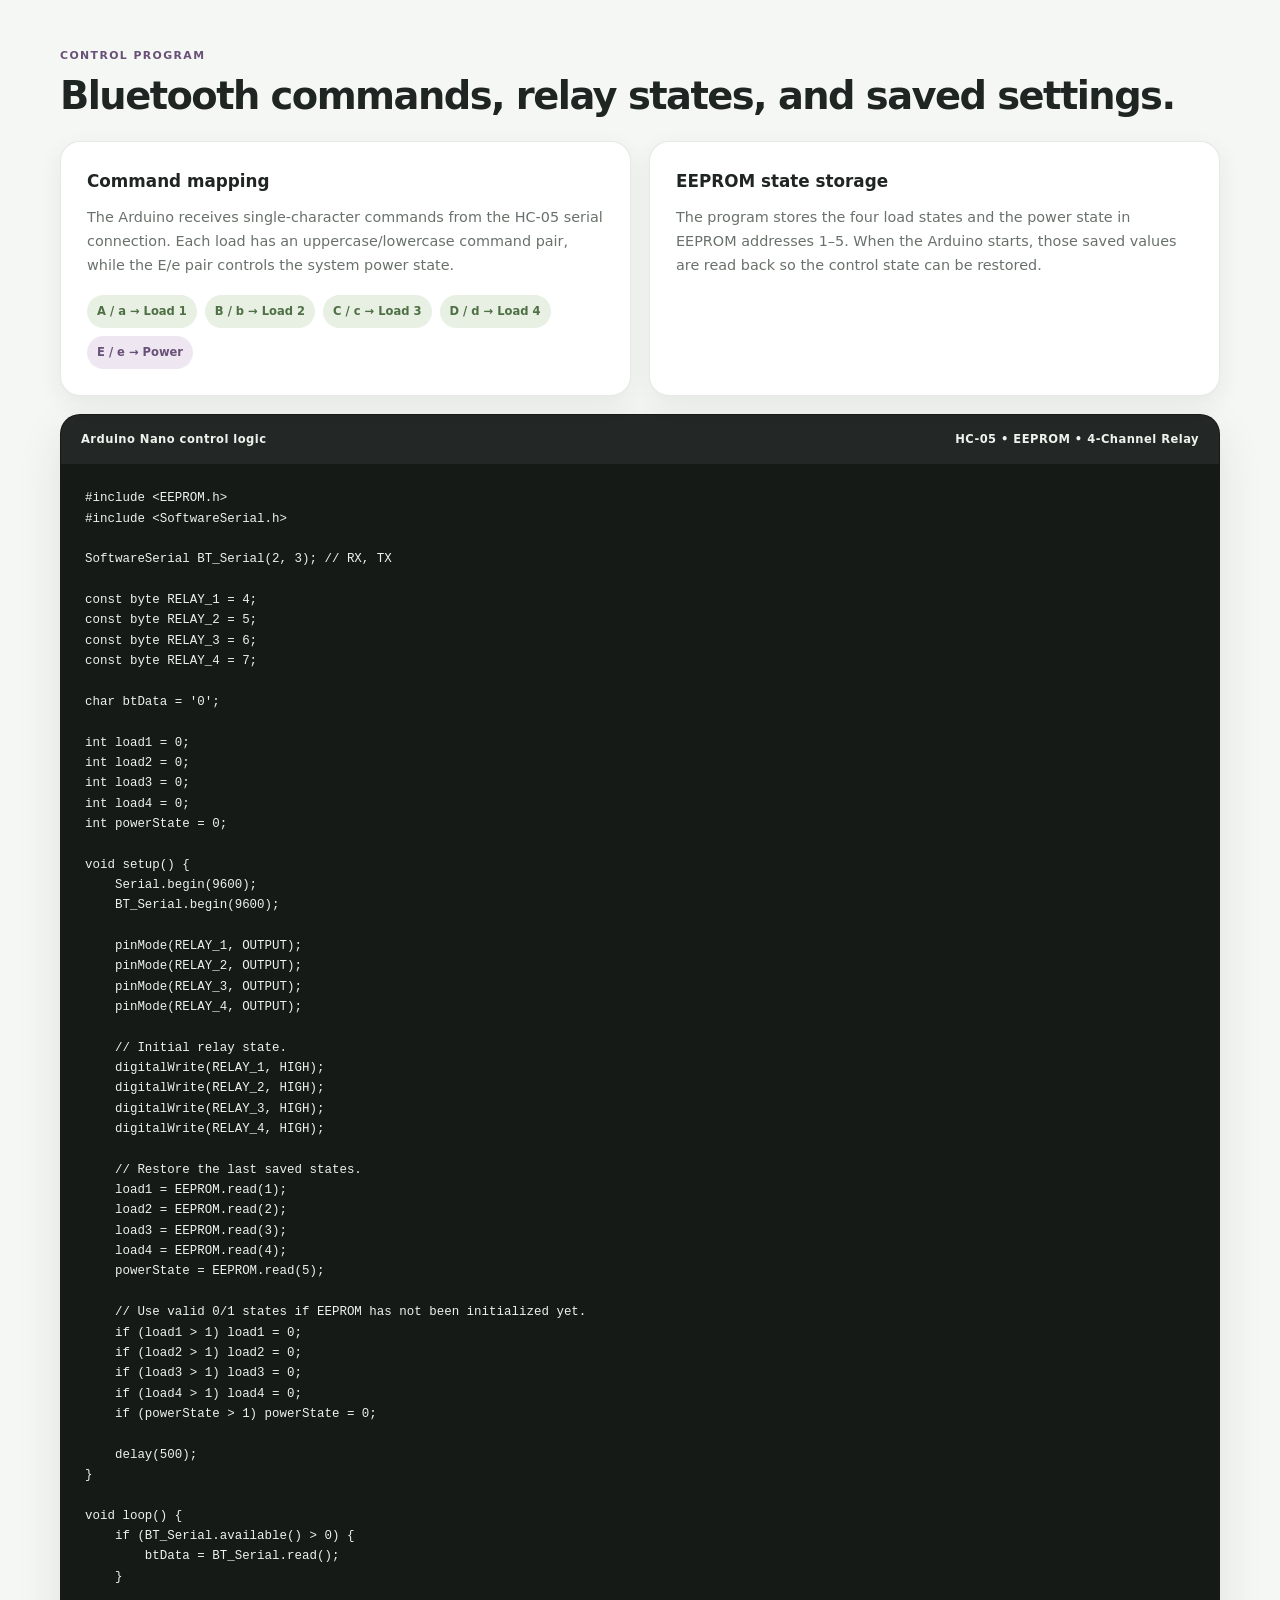
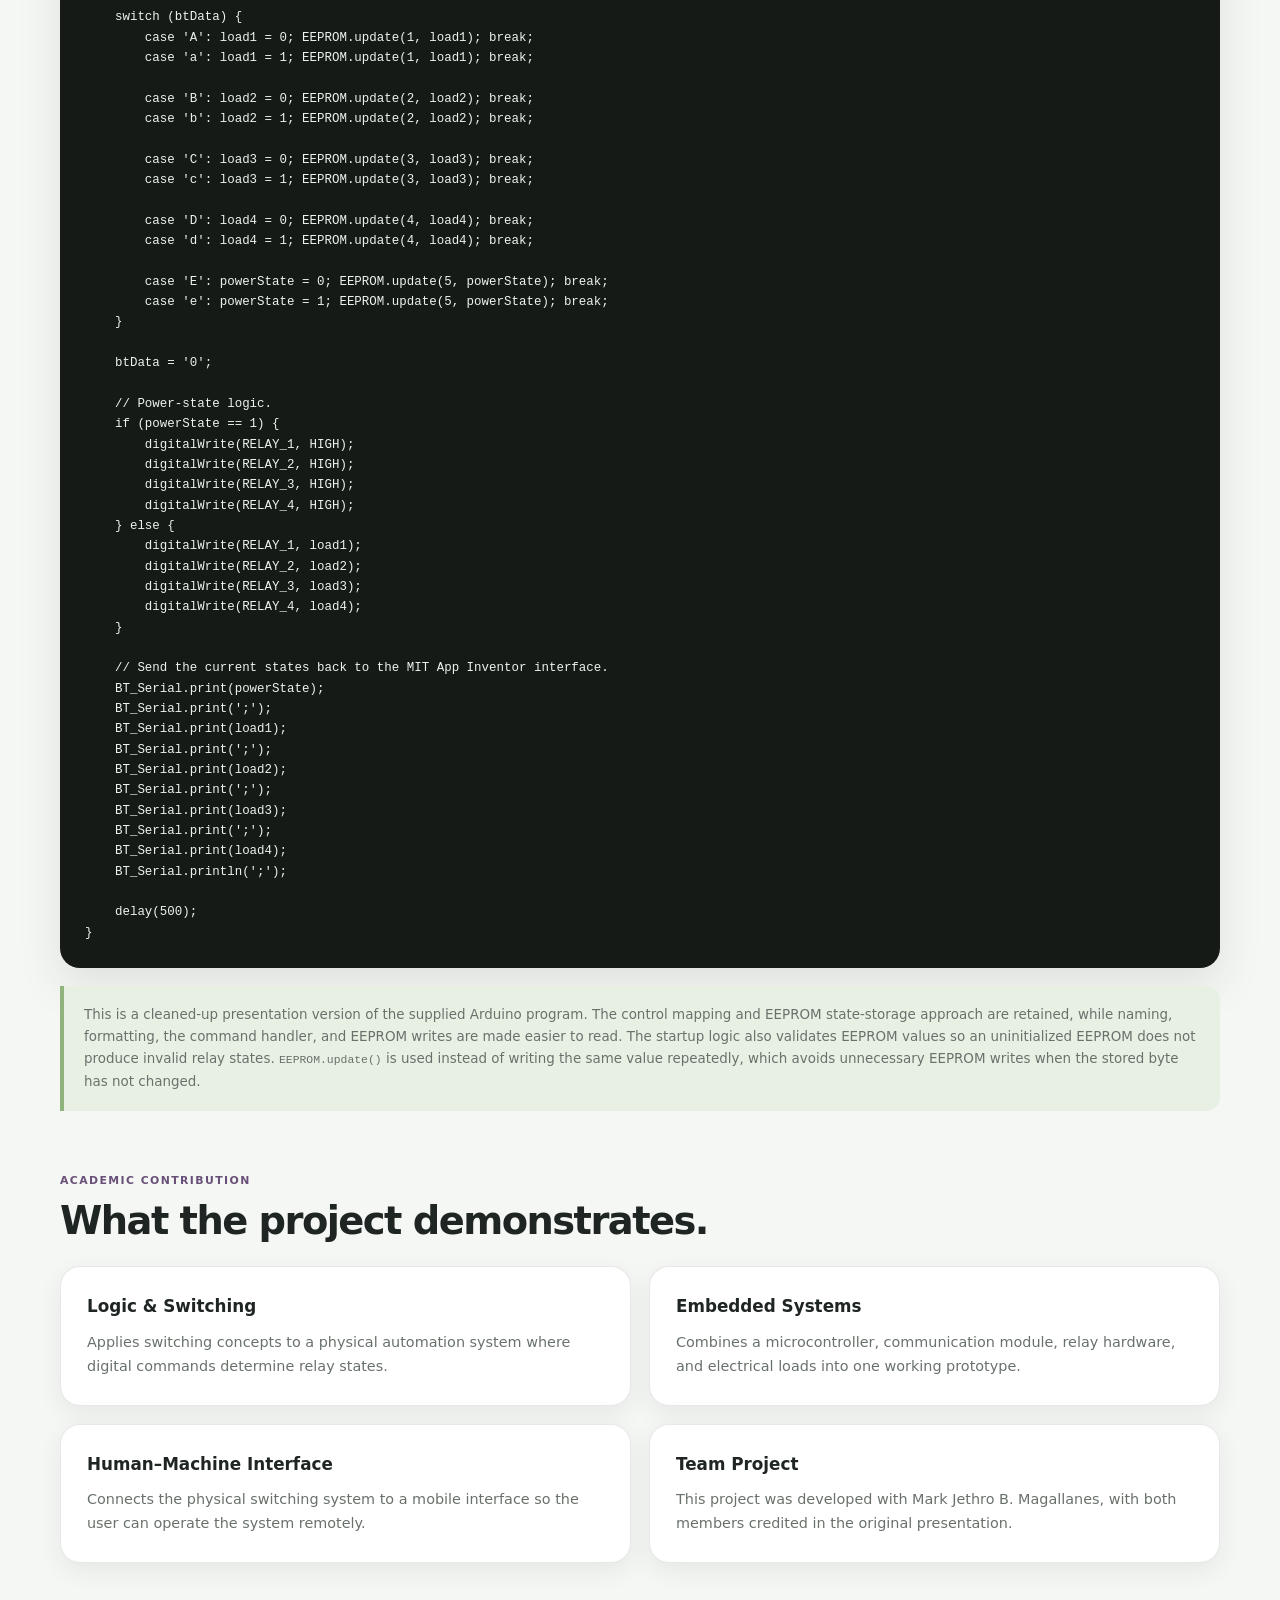
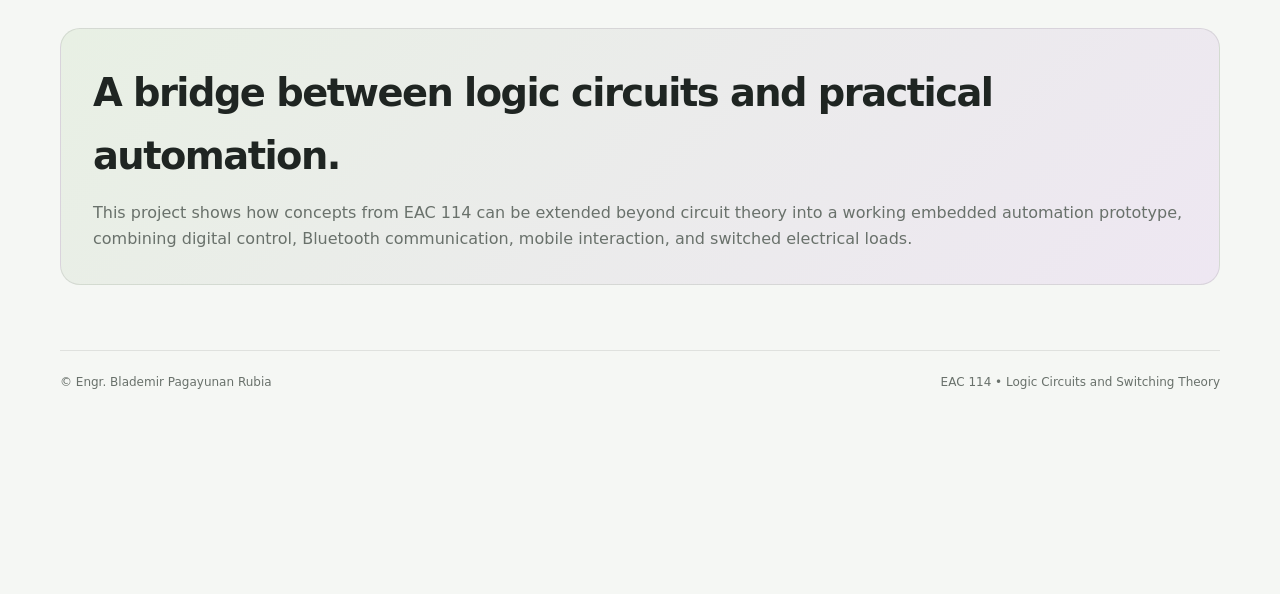
==== commit 3169a40e: "Update logic-circuits-automation.html" ====
--- a/projects/logic-circuits-automation.html
+++ b/projects/logic-circuits-automation.html
@@ -175,7 +175,7 @@
             <h2>From mobile command to physical switching.</h2>
         </div>
         <figure class="figure-card">
-            <img src="/images/projects/logic-circuits/logic-circuits-system-diagram.jpg"
+            <img src="/images/projects/logic-circuits/logic-circuits-system-diagram.webp"
                  loading="lazy"
                  decoding="async"
                  alt="System diagram showing a mobile MIT App Inventor interface, HC-05 Bluetooth module, Arduino Nano, four-channel relay module, 5 V power supply, and connected electrical loads." decoding="async">
@@ -528,4 +528,4 @@
 
     </script>
 </body>
-</html>+</html>
